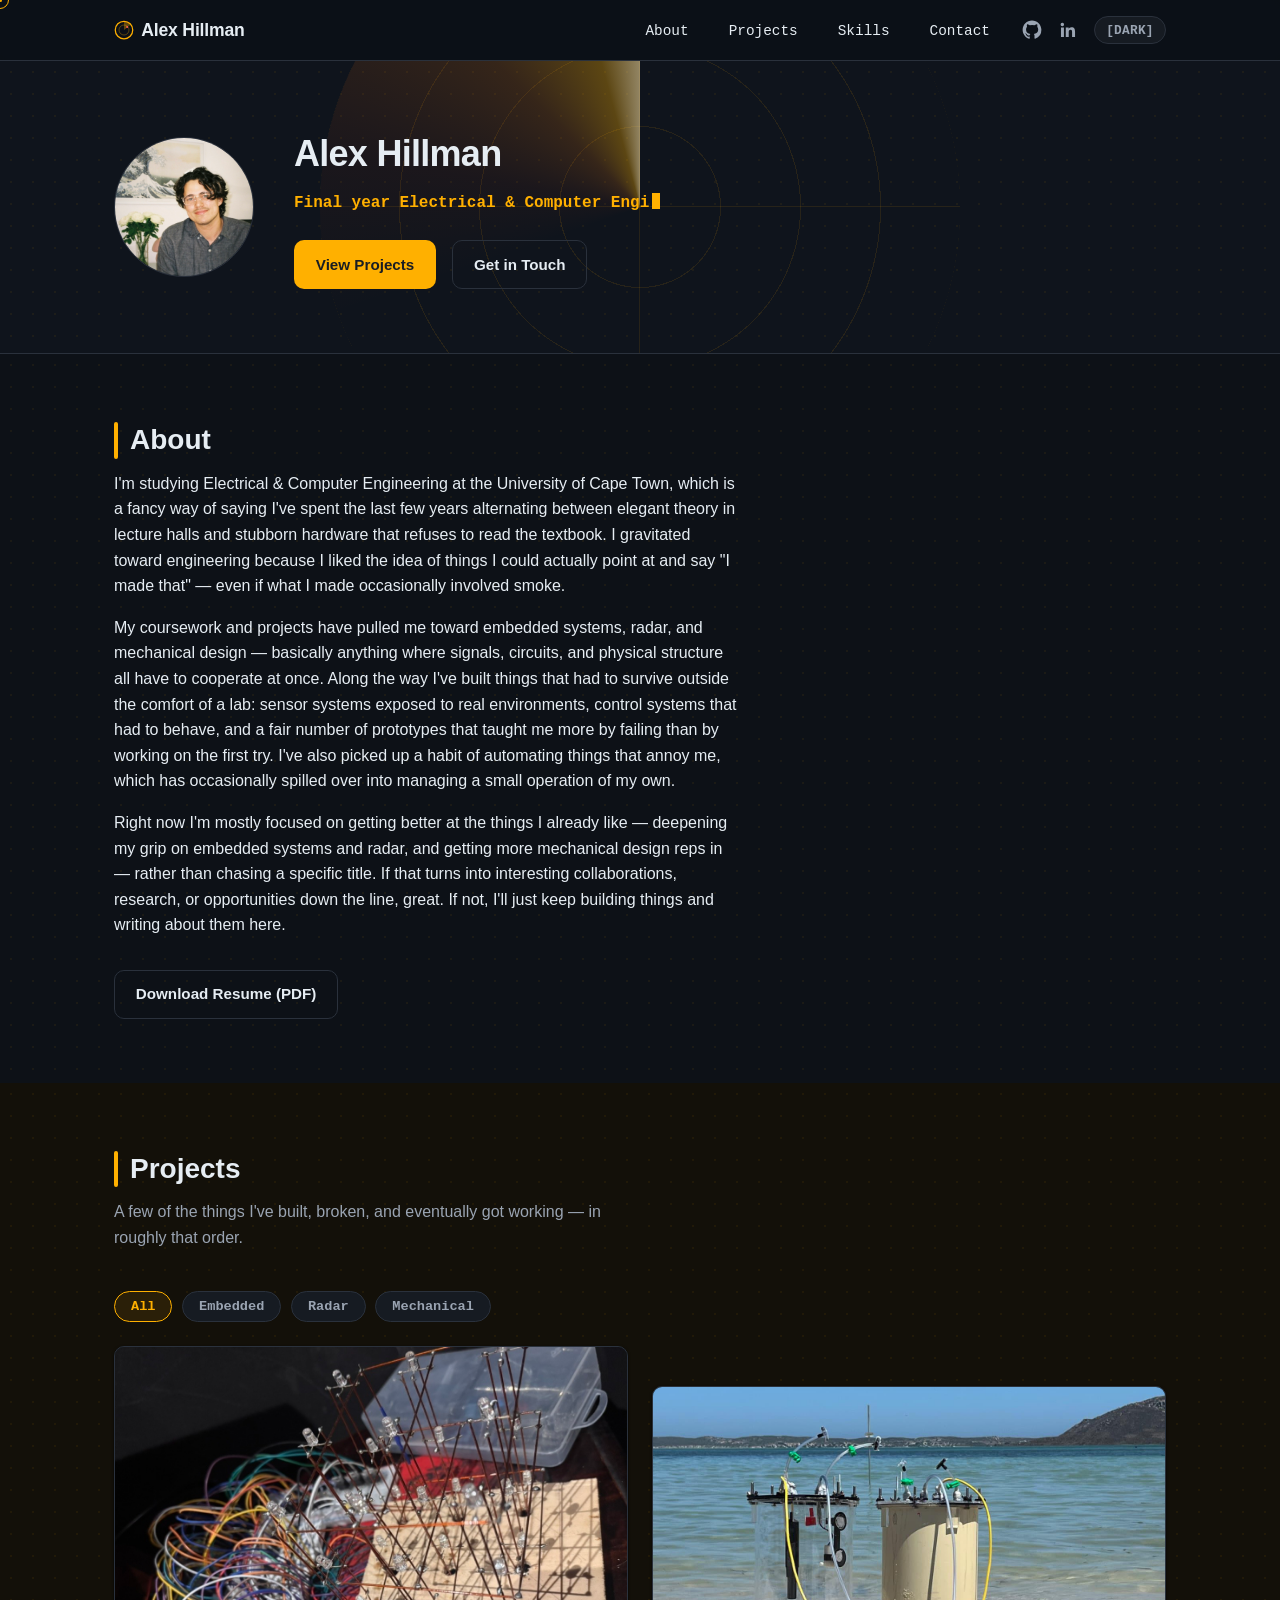
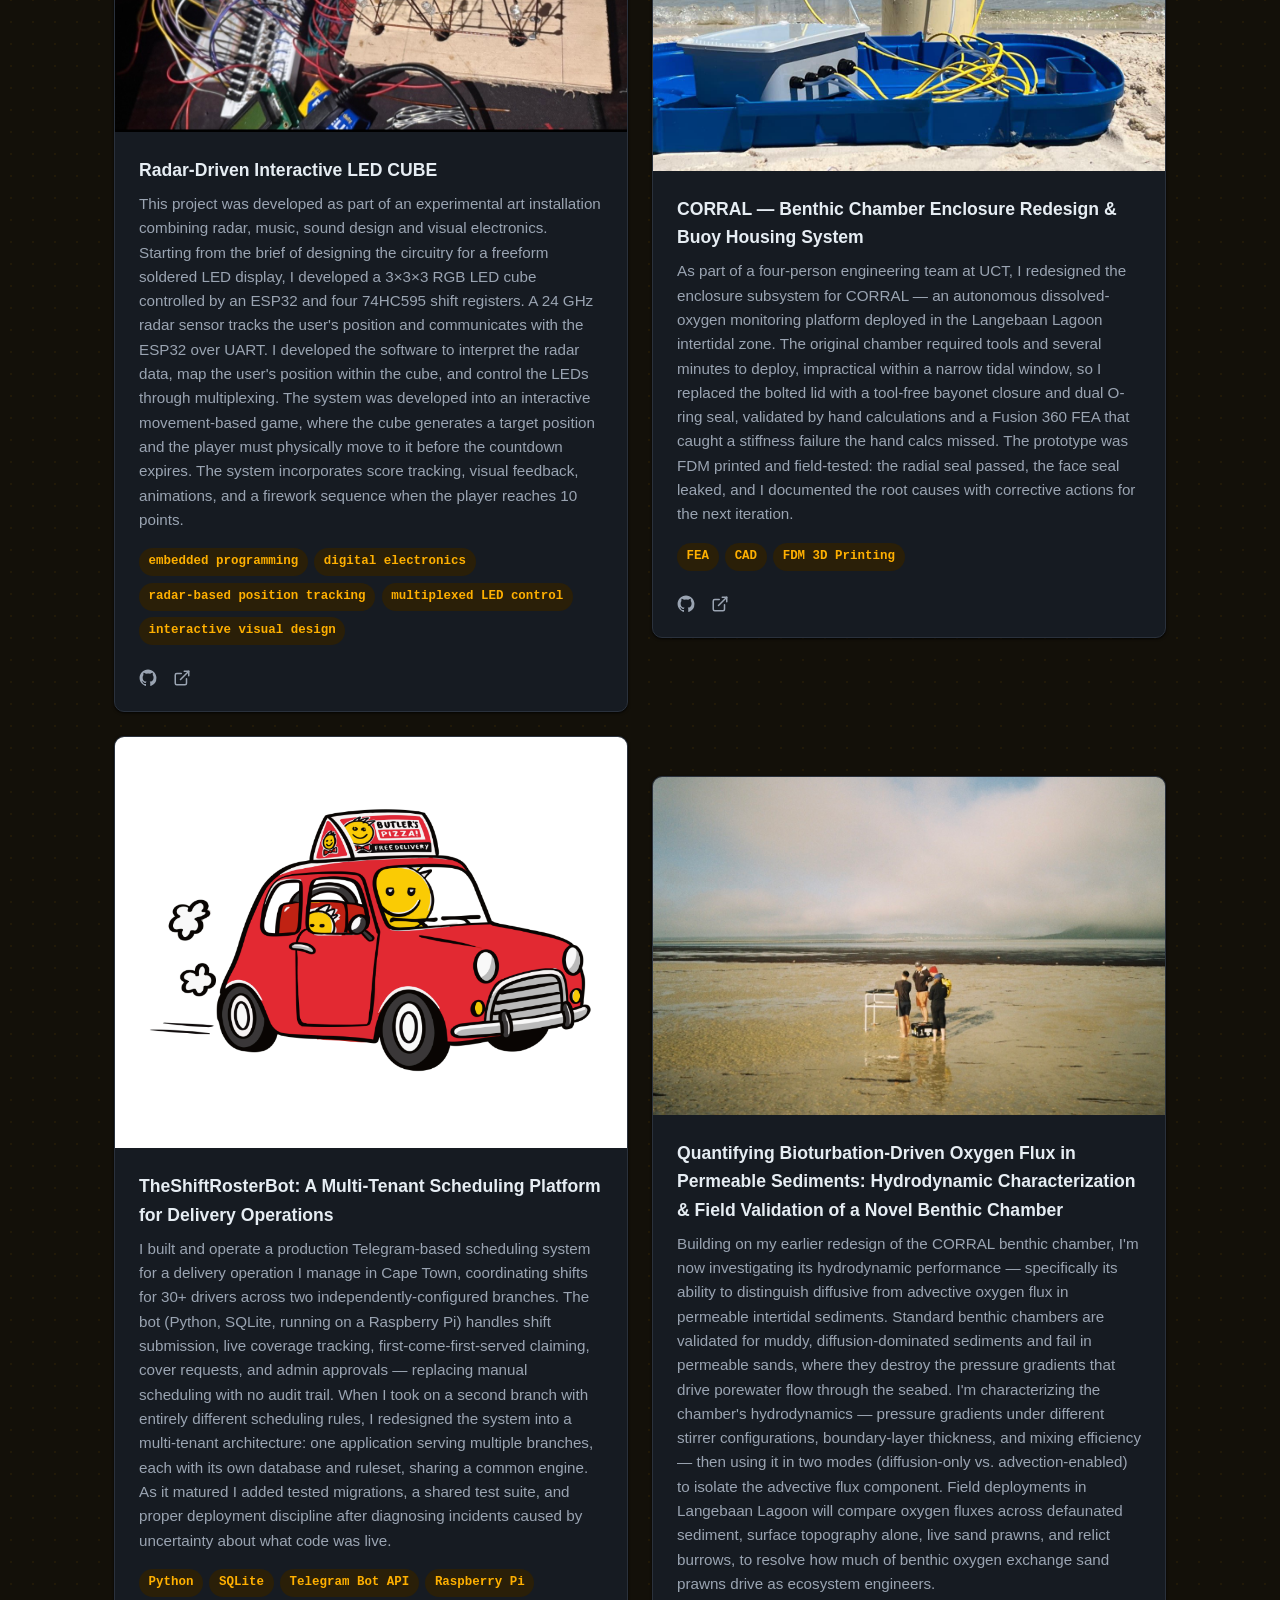
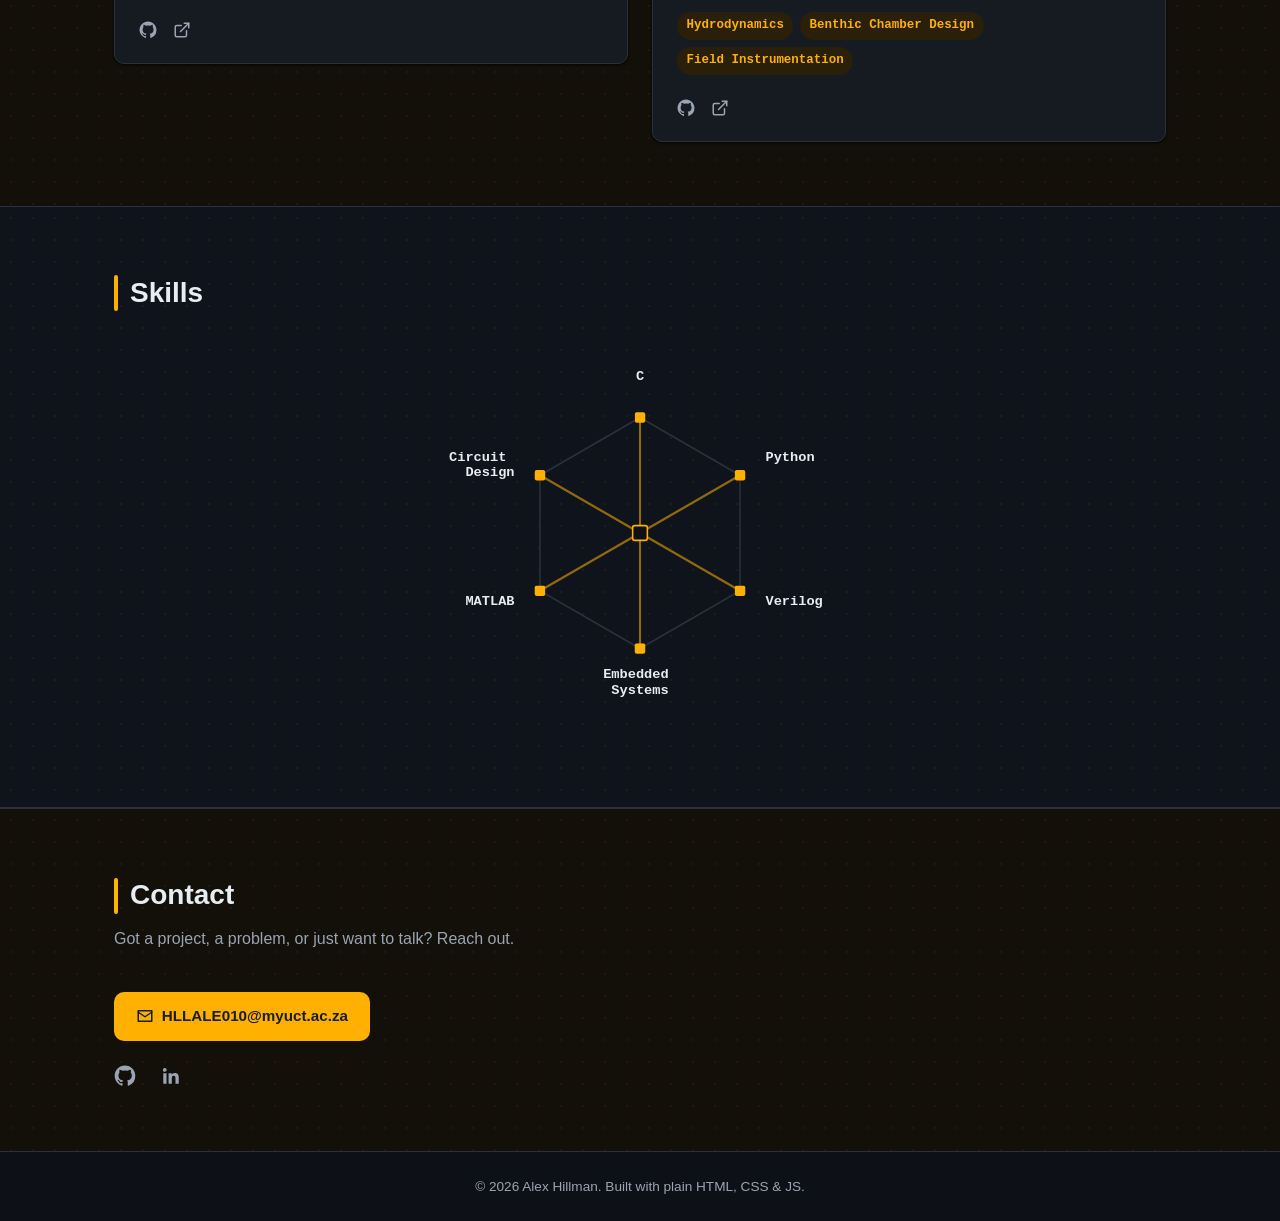
==== index.html @ 88323467 "added some paragraphs" ====
<!DOCTYPE html>
<html lang="en">
<head>
  <meta charset="UTF-8">
  <meta name="viewport" content="width=device-width, initial-scale=1.0">
  <title>Alex Hillman — Portfolio</title>
  <meta name="description" content="# Introductory Paragraph

I’m Alex, an Electrical and Computer Engineering student at UCT interested in electronics, embedded systems, and building things that hopefully work on the first try. I’m looking for opportunities to tackle interesting engineering problems and turn “I wonder if I could build that” into something that actually works.
">
  <link rel="icon" href="favicon.svg" type="image/svg+xml">
  <link rel="stylesheet" href="style.css">
</head>
<body>

  <!-- ============================= NAV ============================= -->
  <header class="site-header">
    <nav class="navbar" aria-label="Primary">
      <a href="#top" class="nav-logo">
        <svg class="brand-mark" viewBox="0 0 32 32" width="20" height="20" aria-hidden="true">
          <circle cx="16" cy="16" r="14" fill="none" stroke="var(--color-accent)" stroke-width="2" />
          <circle cx="16" cy="16" r="8" fill="none" stroke="var(--color-accent)" stroke-width="1" opacity="0.5" />
          <path d="M16,16 L16,2 A14,14 0 0,1 26.9,7.1 Z" fill="var(--color-accent)" fill-opacity="0.35" />
          <circle cx="21" cy="11" r="1.6" fill="var(--color-blip)" />
        </svg>
        Alex Hillman
      </a>

      <button class="nav-toggle" id="navToggle" aria-label="Toggle navigation menu" aria-expanded="false" aria-controls="navMenu">
        <span class="hamburger"></span>
      </button>

      <ul class="nav-menu" id="navMenu">
        <li><a href="#about" class="nav-link">About</a></li>
        <li><a href="#projects" class="nav-link">Projects</a></li>
        <li><a href="#skills" class="nav-link">Skills</a></li>
        <li><a href="#contact" class="nav-link">Contact</a></li>
        <li class="nav-social">
          <!-- PLACEHOLDER: update href values to your real profiles -->
          <a href="https://github.com/BigMarshmello" target="_blank" rel="noopener noreferrer" aria-label="GitHub profile" class="icon-link">
            <svg viewBox="0 0 24 24" width="20" height="20" fill="currentColor" aria-hidden="true">
              <path d="M12 .5C5.73.5.75 5.48.75 11.75c0 5.02 3.26 9.28 7.78 10.78.57.1.78-.25.78-.55 0-.27-.01-1.16-.02-2.1-3.16.69-3.83-1.34-3.83-1.34-.52-1.32-1.26-1.67-1.26-1.67-1.03-.7.08-.69.08-.69 1.14.08 1.74 1.17 1.74 1.17 1.01 1.73 2.65 1.23 3.3.94.1-.73.4-1.23.72-1.51-2.52-.29-5.17-1.26-5.17-5.6 0-1.24.44-2.25 1.17-3.04-.12-.29-.51-1.45.11-3.02 0 0 .96-.31 3.14 1.16a10.9 10.9 0 0 1 5.72 0c2.18-1.47 3.14-1.16 3.14-1.16.62 1.57.23 2.73.11 3.02.73.79 1.17 1.8 1.17 3.04 0 4.35-2.65 5.31-5.18 5.59.41.35.77 1.04.77 2.1 0 1.52-.01 2.74-.01 3.11 0 .3.2.66.79.55A11.26 11.26 0 0 0 23.25 11.75C23.25 5.48 18.27.5 12 .5Z"/>
            </svg>
          </a>
          <a href="https://www.linkedin.com/in/alex-hillman-9a2521189" target="_blank" rel="noopener noreferrer" aria-label="LinkedIn profile" class="icon-link">
            <svg viewBox="0 0 24 24" width="20" height="20" fill="currentColor" aria-hidden="true">
              <path d="M20.45 20.45h-3.56v-5.57c0-1.33-.02-3.04-1.85-3.04-1.86 0-2.15 1.45-2.15 2.94v5.67H9.34V9h3.41v1.56h.05c.48-.9 1.64-1.85 3.38-1.85 3.61 0 4.28 2.38 4.28 5.47v6.27ZM5.34 7.43a2.07 2.07 0 1 1 0-4.13 2.07 2.07 0 0 1 0 4.13ZM7.12 20.45H3.56V9h3.56v11.45Z"/>
            </svg>
          </a>
          <!-- dark is the default; this button swaps to the light palette -->
          <button type="button" class="theme-toggle" id="themeToggle" aria-label="Switch to light theme">[DARK]</button>
        </li>
      </ul>
    </nav>
  </header>

  <main id="top">

    <!-- ============================= HERO ============================= -->
    <section class="hero" id="hero">
      <!--
        Static radar contacts. Each blip's animation-delay is (its clock angle
        from 12 o'clock / 360) * 6s, matching the sweep's 6s period, so it
        lights up exactly as the beam crosses it. Moving a blip means
        recomputing both its left/top and its delay together.
      -->
      <div class="radar-blips" aria-hidden="true">
        <span class="radar-contact" style="left: 67.2%; top: 25.4%; animation-delay: 0.58s;"></span>
        <span class="radar-contact" style="left: 68.9%; top: 51.7%; animation-delay: 1.58s;"></span>
        <span class="radar-contact" style="left: 57.1%; top: 83.3%; animation-delay: 2.80s;"></span>
        <span class="radar-contact" style="left: 31.1%; top: 64.8%; animation-delay: 3.87s;"></span>
        <span class="radar-contact" style="left: 18.0%; top: 31.5%; animation-delay: 5.00s;"></span>
      </div>
      <div class="hero-content">
        <div class="hero-photo">
          <img src="img/profile.jpg" alt="Alex Hillman" class="profile-photo">
        </div>
        <div class="hero-text">
          <h1>Alex Hillman</h1>
          <p class="tagline" id="tagline">Final year Electrical &amp; Computer Engineering student at UCT</p>
          <p class="hero-intro">
            

          </p>
          <div class="hero-actions">
            <a href="#projects" class="btn btn-primary">View Projects</a>
            <a href="#contact" class="btn btn-secondary">Get in Touch</a>
          </div>
        </div>
      </div>
    </section>

    <!-- ============================= ABOUT ============================= -->
    <section class="about" id="about">
      <div class="section-inner">
        <h2 class="section-title">About</h2>
        <div class="about-content">
          <p>
            I'm studying Electrical & Computer Engineering at the University of Cape Town, which is a fancy way of saying I've spent the last few years alternating between elegant theory in lecture halls and stubborn hardware that refuses to read the textbook. I gravitated toward engineering because I liked the idea of things I could actually point at and say "I made that" — even if what I made occasionally involved smoke.
          </p>
          <p>
            My coursework and projects have pulled me toward embedded systems, radar, and mechanical design — basically anything where signals, circuits, and physical structure all have to cooperate at once. Along the way I've built things that had to survive outside the comfort of a lab: sensor systems exposed to real environments, control systems that had to behave, and a fair number of prototypes that taught me more by failing than by working on the first try. I've also picked up a habit of automating things that annoy me, which has occasionally spilled over into managing a small operation of my own.
          </p>
          <p>
            Right now I'm mostly focused on getting better at the things I already like — deepening my grip on embedded systems and radar, and getting more mechanical design reps in — rather than chasing a specific title. If that turns into interesting collaborations, research, or opportunities down the line, great. If not, I'll just keep building things and writing about them here.
          </p>
          <!-- PLACEHOLDER: optional — link to your CV/transcript in /docs -->
          <a href="docs/Alex_Hillman_CV.pdf" class="btn btn-secondary" target="_blank" rel="noopener noreferrer">Download Resume (PDF)</a>
        </div>
      </div>
    </section>

    <!-- ============================= PROJECTS ============================= -->
    <section class="projects" id="projects">
      <div class="section-inner">
        <h2 class="section-title">Projects</h2>
        <p class="section-subtitle">A few of the things I've built, broken, and eventually got working — in roughly that order.</p>

        <!-- filter buttons: data-filter must match a data-category value on the cards below -->
        <div class="project-filters" role="group" aria-label="Filter projects by category">
          <button type="button" class="filter-btn is-active" data-filter="all">All</button>
          <button type="button" class="filter-btn" data-filter="embedded">Embedded</button>
          <button type="button" class="filter-btn" data-filter="radar">Radar</button>
          <button type="button" class="filter-btn" data-filter="mechanical">Mechanical</button>
        </div>

        <div class="project-grid">

          <!-- PROJECT CARD TEMPLATE 1 — duplicate this <article> block to add more projects. data-category values must match a filter button's data-filter above; separate multiple with a space. -->
          <article class="project-card" data-category="embedded radar">
            <div class="project-image">
              <img src="img/project1.jpg" alt="Radar-driven interactive LED cube screenshot" class="project-photo">
            </div>
            <div class="project-body">
              <h3 class="project-title">Radar-Driven Interactive LED CUBE</h3>
              <p class="project-desc">

This project was developed as part of an experimental art installation combining radar, music, sound design and visual electronics. Starting from the brief of designing the circuitry for a freeform soldered LED display, I developed a 3×3×3 RGB LED cube controlled by an ESP32 and four 74HC595 shift registers.

A 24 GHz radar sensor tracks the user's position and communicates with the ESP32 over UART. I developed the software to interpret the radar data, map the user's position within the cube, and control the LEDs through multiplexing.

The system was developed into an interactive movement-based game, where the cube generates a target position and the player must physically move to it before the countdown expires. The system incorporates score tracking, visual feedback, animations, and a firework sequence when the player reaches 10 points.</p>
              <ul class="tech-tags">
                <li class="tag">embedded programming</li>
                <li class="tag">digital electronics</li>
                <li class="tag">radar-based position tracking</li>
                <li class="tag">multiplexed LED control</li>
                <li class="tag">interactive visual design</li>
              </ul>
              <div class="project-links">
                <a href="#" class="icon-link" aria-label="View source on GitHub" target="_blank" rel="noopener noreferrer">
                  <svg viewBox="0 0 24 24" width="18" height="18" fill="currentColor" aria-hidden="true"><path d="M12 .5C5.73.5.75 5.48.75 11.75c0 5.02 3.26 9.28 7.78 10.78.57.1.78-.25.78-.55 0-.27-.01-1.16-.02-2.1-3.16.69-3.83-1.34-3.83-1.34-.52-1.32-1.26-1.67-1.26-1.67-1.03-.7.08-.69.08-.69 1.14.08 1.74 1.17 1.74 1.17 1.01 1.73 2.65 1.23 3.3.94.1-.73.4-1.23.72-1.51-2.52-.29-5.17-1.26-5.17-5.6 0-1.24.44-2.25 1.17-3.04-.12-.29-.51-1.45.11-3.02 0 0 .96-.31 3.14 1.16a10.9 10.9 0 0 1 5.72 0c2.18-1.47 3.14-1.16 3.14-1.16.62 1.57.23 2.73.11 3.02.73.79 1.17 1.8 1.17 3.04 0 4.35-2.65 5.31-5.18 5.59.41.35.77 1.04.77 2.1 0 1.52-.01 2.74-.01 3.11 0 .3.2.66.79.55A11.26 11.26 0 0 0 23.25 11.75C23.25 5.48 18.27.5 12 .5Z"/></svg>
                </a>
                <a href="#" class="icon-link" aria-label="View live demo" target="_blank" rel="noopener noreferrer">
                  <svg viewBox="0 0 24 24" width="18" height="18" fill="none" stroke="currentColor" stroke-width="2" stroke-linecap="round" stroke-linejoin="round" aria-hidden="true"><path d="M18 13v6a2 2 0 0 1-2 2H5a2 2 0 0 1-2-2V8a2 2 0 0 1 2-2h6"/><polyline points="15 3 21 3 21 9"/><line x1="10" y1="14" x2="21" y2="3"/></svg>
                </a>
              </div>
            </div>
          </article>

          <!-- PROJECT CARD TEMPLATE 2 -->
          <article class="project-card" data-category="mechanical">
            <div class="project-image">
              <img src="img/project2.jpg" alt="CORRAL benthic chamber enclosure screenshot" class="project-photo">
            </div>
            <div class="project-body">
              <h3 class="project-title">CORRAL — Benthic Chamber Enclosure Redesign & Buoy Housing System</h3>
              <p class="project-desc">As part of a four-person engineering team at UCT, I redesigned the enclosure subsystem for CORRAL — an autonomous dissolved-oxygen monitoring platform deployed in the Langebaan Lagoon intertidal zone. The original chamber required tools and several minutes to deploy, impractical within a narrow tidal window, so I replaced the bolted lid with a tool-free bayonet closure and dual O-ring seal, validated by hand calculations and a Fusion 360 FEA that caught a stiffness failure the hand calcs missed.

The prototype was FDM printed and field-tested: the radial seal passed, the face seal leaked, and I documented the root causes with corrective actions for the next iteration.</p>
              <ul class="tech-tags">
                <li class="tag">FEA</li>
                <li class="tag">CAD</li>
                <li class="tag">FDM 3D Printing</li>
              </ul>
              <div class="project-links">
                <a href="#" class="icon-link" aria-label="View source on GitHub" target="_blank" rel="noopener noreferrer">
                  <svg viewBox="0 0 24 24" width="18" height="18" fill="currentColor" aria-hidden="true"><path d="M12 .5C5.73.5.75 5.48.75 11.75c0 5.02 3.26 9.28 7.78 10.78.57.1.78-.25.78-.55 0-.27-.01-1.16-.02-2.1-3.16.69-3.83-1.34-3.83-1.34-.52-1.32-1.26-1.67-1.26-1.67-1.03-.7.08-.69.08-.69 1.14.08 1.74 1.17 1.74 1.17 1.01 1.73 2.65 1.23 3.3.94.1-.73.4-1.23.72-1.51-2.52-.29-5.17-1.26-5.17-5.6 0-1.24.44-2.25 1.17-3.04-.12-.29-.51-1.45.11-3.02 0 0 .96-.31 3.14 1.16a10.9 10.9 0 0 1 5.72 0c2.18-1.47 3.14-1.16 3.14-1.16.62 1.57.23 2.73.11 3.02.73.79 1.17 1.8 1.17 3.04 0 4.35-2.65 5.31-5.18 5.59.41.35.77 1.04.77 2.1 0 1.52-.01 2.74-.01 3.11 0 .3.2.66.79.55A11.26 11.26 0 0 0 23.25 11.75C23.25 5.48 18.27.5 12 .5Z"/></svg>
                </a>
                <a href="#" class="icon-link" aria-label="View live demo" target="_blank" rel="noopener noreferrer">
                  <svg viewBox="0 0 24 24" width="18" height="18" fill="none" stroke="currentColor" stroke-width="2" stroke-linecap="round" stroke-linejoin="round" aria-hidden="true"><path d="M18 13v6a2 2 0 0 1-2 2H5a2 2 0 0 1-2-2V8a2 2 0 0 1 2-2h6"/><polyline points="15 3 21 3 21 9"/><line x1="10" y1="14" x2="21" y2="3"/></svg>
                </a>
              </div>
            </div>
          </article>

          <!-- PROJECT CARD TEMPLATE 3 -->
          <article class="project-card" data-category="embedded">
            <div class="project-image">
              <img src="img/project3.jpg" alt="TheShiftRosterBot screenshot" class="project-photo">
            </div>
            <div class="project-body">
              <h3 class="project-title">TheShiftRosterBot: A Multi-Tenant Scheduling Platform for Delivery Operations</h3>
              <p class="project-desc">I built and operate a production Telegram-based scheduling system for a delivery operation I manage in Cape Town, coordinating shifts for 30+ drivers across two independently-configured branches. The bot (Python, SQLite, running on a Raspberry Pi) handles shift submission, live coverage tracking, first-come-first-served claiming, cover requests, and admin approvals — replacing manual scheduling with no audit trail.

When I took on a second branch with entirely different scheduling rules, I redesigned the system into a multi-tenant architecture: one application serving multiple branches, each with its own database and ruleset, sharing a common engine. As it matured I added tested migrations, a shared test suite, and proper deployment discipline after diagnosing incidents caused by uncertainty about what code was live.</p>
              <ul class="tech-tags">
                <li class="tag">Python</li>
                <li class="tag">SQLite</li>
                <li class="tag">Telegram Bot API</li>
                <li class="tag">Raspberry Pi</li>
              </ul>
              <div class="project-links">
                <a href="#" class="icon-link" aria-label="View source on GitHub" target="_blank" rel="noopener noreferrer">
                  <svg viewBox="0 0 24 24" width="18" height="18" fill="currentColor" aria-hidden="true"><path d="M12 .5C5.73.5.75 5.48.75 11.75c0 5.02 3.26 9.28 7.78 10.78.57.1.78-.25.78-.55 0-.27-.01-1.16-.02-2.1-3.16.69-3.83-1.34-3.83-1.34-.52-1.32-1.26-1.67-1.26-1.67-1.03-.7.08-.69.08-.69 1.14.08 1.74 1.17 1.74 1.17 1.01 1.73 2.65 1.23 3.3.94.1-.73.4-1.23.72-1.51-2.52-.29-5.17-1.26-5.17-5.6 0-1.24.44-2.25 1.17-3.04-.12-.29-.51-1.45.11-3.02 0 0 .96-.31 3.14 1.16a10.9 10.9 0 0 1 5.72 0c2.18-1.47 3.14-1.16 3.14-1.16.62 1.57.23 2.73.11 3.02.73.79 1.17 1.8 1.17 3.04 0 4.35-2.65 5.31-5.18 5.59.41.35.77 1.04.77 2.1 0 1.52-.01 2.74-.01 3.11 0 .3.2.66.79.55A11.26 11.26 0 0 0 23.25 11.75C23.25 5.48 18.27.5 12 .5Z"/></svg>
                </a>
                <a href="#" class="icon-link" aria-label="View live demo" target="_blank" rel="noopener noreferrer">
                  <svg viewBox="0 0 24 24" width="18" height="18" fill="none" stroke="currentColor" stroke-width="2" stroke-linecap="round" stroke-linejoin="round" aria-hidden="true"><path d="M18 13v6a2 2 0 0 1-2 2H5a2 2 0 0 1-2-2V8a2 2 0 0 1 2-2h6"/><polyline points="15 3 21 3 21 9"/><line x1="10" y1="14" x2="21" y2="3"/></svg>
                </a>
              </div>
            </div>
          </article>

          <!-- PROJECT CARD TEMPLATE 4 -->
          <article class="project-card" data-category="mechanical">
            <div class="project-image">
              <img src="img/project4.jpg" alt="Benthic chamber project screenshot" class="project-photo">
            </div>
            <div class="project-body">
              <h3 class="project-title">Quantifying Bioturbation-Driven Oxygen Flux in Permeable Sediments: Hydrodynamic Characterization & Field Validation of a Novel Benthic Chamber</h3>
              <p class="project-desc">Building on my earlier redesign of the CORRAL benthic chamber, I'm now investigating its hydrodynamic performance — specifically its ability to distinguish diffusive from advective oxygen flux in permeable intertidal sediments. Standard benthic chambers are validated for muddy, diffusion-dominated sediments and fail in permeable sands, where they destroy the pressure gradients that drive porewater flow through the seabed.

I'm characterizing the chamber's hydrodynamics — pressure gradients under different stirrer configurations, boundary-layer thickness, and mixing efficiency — then using it in two modes (diffusion-only vs. advection-enabled) to isolate the advective flux component. Field deployments in Langebaan Lagoon will compare oxygen fluxes across defaunated sediment, surface topography alone, live sand prawns, and relict burrows, to resolve how much of benthic oxygen exchange sand prawns drive as ecosystem engineers.</p>
              <ul class="tech-tags">
                <li class="tag">Hydrodynamics</li>
                <li class="tag">Benthic Chamber Design</li>
                <li class="tag">Field Instrumentation</li>
              </ul>
              <div class="project-links">
                <a href="#" class="icon-link" aria-label="View source on GitHub" target="_blank" rel="noopener noreferrer">
                  <svg viewBox="0 0 24 24" width="18" height="18" fill="currentColor" aria-hidden="true"><path d="M12 .5C5.73.5.75 5.48.75 11.75c0 5.02 3.26 9.28 7.78 10.78.57.1.78-.25.78-.55 0-.27-.01-1.16-.02-2.1-3.16.69-3.83-1.34-3.83-1.34-.52-1.32-1.26-1.67-1.26-1.67-1.03-.7.08-.69.08-.69 1.14.08 1.74 1.17 1.74 1.17 1.01 1.73 2.65 1.23 3.3.94.1-.73.4-1.23.72-1.51-2.52-.29-5.17-1.26-5.17-5.6 0-1.24.44-2.25 1.17-3.04-.12-.29-.51-1.45.11-3.02 0 0 .96-.31 3.14 1.16a10.9 10.9 0 0 1 5.72 0c2.18-1.47 3.14-1.16 3.14-1.16.62 1.57.23 2.73.11 3.02.73.79 1.17 1.8 1.17 3.04 0 4.35-2.65 5.31-5.18 5.59.41.35.77 1.04.77 2.1 0 1.52-.01 2.74-.01 3.11 0 .3.2.66.79.55A11.26 11.26 0 0 0 23.25 11.75C23.25 5.48 18.27.5 12 .5Z"/></svg>
                </a>
                <a href="#" class="icon-link" aria-label="View live demo" target="_blank" rel="noopener noreferrer">
                  <svg viewBox="0 0 24 24" width="18" height="18" fill="none" stroke="currentColor" stroke-width="2" stroke-linecap="round" stroke-linejoin="round" aria-hidden="true"><path d="M18 13v6a2 2 0 0 1-2 2H5a2 2 0 0 1-2-2V8a2 2 0 0 1 2-2h6"/><polyline points="15 3 21 3 21 9"/><line x1="10" y1="14" x2="21" y2="3"/></svg>
                </a>
              </div>
            </div>
          </article>

        </div>
      </div>
    </section>

    <!-- ============================= SKILLS ============================= -->
    <section class="skills" id="skills">
      <div class="section-inner">
        <h2 class="section-title">Skills</h2>

        <!--
          PLACEHOLDER: edit/reorder skills below. There are 6 fixed points around the
          hexagon (one every 60°, starting at the top and going clockwise), wired up
          as a little circuit board: a thin hexagon outline (the board edge), three
          traces crossing through a central hub (the connections between related
          skills), and small pulses that travel along those traces. Each skill needs
          a <g class="skill-point"> with a pad (rect) + a label. For a label longer
          than one short word, split it across two <tspan> lines like "Embedded
          Systems" below so it doesn't run into its neighbor. If you change which
          skills are diagonally opposite each other, update the three .pcb-trace
          paths and .pcb-pulse offset-paths below to match. The plain <ul> further
          down is a screen-reader-only fallback list — keep it in sync with the chart.
        -->
        <svg class="skills-radar" viewBox="0 0 400 400" role="img" aria-label="Skills: C, Python, Verilog, Embedded Systems, MATLAB, Circuit Design">
          <path class="pcb-outline" d="M200,90 L295.26,145 L295.26,255 L200,310 L104.74,255 L104.74,145 Z" />

          <!-- traces connecting related skills, routed through the central hub -->
          <path class="pcb-trace" d="M200,90 L200,310" />
          <path class="pcb-trace" d="M295.26,145 L104.74,255" />
          <path class="pcb-trace" d="M295.26,255 L104.74,145" />

          <circle class="pcb-pulse" r="3.5" style="offset-path: path('M200,90 L200,310'); animation-delay: 0s;" />
          <circle class="pcb-pulse" r="3.5" style="offset-path: path('M295.26,145 L104.74,255'); animation-delay: 1.1s; animation-duration: 3.9s;" />
          <circle class="pcb-pulse" r="3.5" style="offset-path: path('M295.26,255 L104.74,145'); animation-delay: 2.2s; animation-duration: 3.1s;" />

          <rect class="pcb-hub" x="193" y="193" width="14" height="14" rx="2" />

          <g class="skill-point">
            <rect class="skill-dot" x="195" y="85" width="10" height="10" rx="2" />
            <text class="skill-label" x="200" y="54" text-anchor="middle">C</text>
          </g>
          <g class="skill-point">
            <rect class="skill-dot" x="290.26" y="140" width="10" height="10" rx="2" />
            <text class="skill-label" x="319.5" y="131" text-anchor="start">Python</text>
          </g>
          <g class="skill-point">
            <rect class="skill-dot" x="290.26" y="250" width="10" height="10" rx="2" />
            <text class="skill-label" x="319.5" y="269" text-anchor="start">Verilog</text>
          </g>
          <g class="skill-point">
            <rect class="skill-dot" x="195" y="305" width="10" height="10" rx="2" />
            <text class="skill-label" x="200" y="338" text-anchor="middle">
              <tspan x="200" dy="0">Embedded</tspan>
              <tspan x="200" dy="15">Systems</tspan>
            </text>
          </g>
          <g class="skill-point">
            <rect class="skill-dot" x="99.74" y="250" width="10" height="10" rx="2" />
            <text class="skill-label" x="80.5" y="269" text-anchor="end">MATLAB</text>
          </g>
          <g class="skill-point">
            <rect class="skill-dot" x="99.74" y="140" width="10" height="10" rx="2" />
            <text class="skill-label" x="80.5" y="131" text-anchor="end">
              <tspan x="80.5" dy="0">Circuit</tspan>
              <tspan x="80.5" dy="15">Design</tspan>
            </text>
          </g>
        </svg>

        <ul class="visually-hidden">
          <li>C</li>
          <li>Python</li>
          <li>Verilog</li>
          <li>Embedded Systems</li>
          <li>MATLAB</li>
          <li>Circuit Design</li>
        </ul>
      </div>
    </section>

    <!-- ============================= CONTACT ============================= -->
    <section class="contact" id="contact">
      <div class="section-inner">
        <h2 class="section-title">Contact</h2>
        <p class="section-subtitle">Got a project, a problem, or just want to talk? Reach out.</p>
        <div class="contact-links">
          <!-- PLACEHOLDER: update mailto address -->
          <a href="mailto:your.email@example.com" class="btn btn-primary">
            <svg viewBox="0 0 24 24" width="18" height="18" fill="none" stroke="currentColor" stroke-width="2" stroke-linecap="round" stroke-linejoin="round" aria-hidden="true"><path d="M4 4h16v16H4z" opacity="0"/><path d="M3 5h18v14H3z"/><path d="m3 7 9 6 9-6"/></svg>
            HLLALE010@myuct.ac.za
          </a>
          <div class="contact-social">
            <a href="https://github.com/BigMarshmello" target="_blank" rel="noopener noreferrer" aria-label="GitHub profile" class="icon-link">
              <svg viewBox="0 0 24 24" width="22" height="22" fill="currentColor" aria-hidden="true"><path d="M12 .5C5.73.5.75 5.48.75 11.75c0 5.02 3.26 9.28 7.78 10.78.57.1.78-.25.78-.55 0-.27-.01-1.16-.02-2.1-3.16.69-3.83-1.34-3.83-1.34-.52-1.32-1.26-1.67-1.26-1.67-1.03-.7.08-.69.08-.69 1.14.08 1.74 1.17 1.74 1.17 1.01 1.73 2.65 1.23 3.3.94.1-.73.4-1.23.72-1.51-2.52-.29-5.17-1.26-5.17-5.6 0-1.24.44-2.25 1.17-3.04-.12-.29-.51-1.45.11-3.02 0 0 .96-.31 3.14 1.16a10.9 10.9 0 0 1 5.72 0c2.18-1.47 3.14-1.16 3.14-1.16.62 1.57.23 2.73.11 3.02.73.79 1.17 1.8 1.17 3.04 0 4.35-2.65 5.31-5.18 5.59.41.35.77 1.04.77 2.1 0 1.52-.01 2.74-.01 3.11 0 .3.2.66.79.55A11.26 11.26 0 0 0 23.25 11.75C23.25 5.48 18.27.5 12 .5Z"/></svg>
            </a>
            <a href="https://www.linkedin.com/in/alex-hillman-9a2521189" target="_blank" rel="noopener noreferrer" aria-label="LinkedIn profile" class="icon-link">
              <svg viewBox="0 0 24 24" width="22" height="22" fill="currentColor" aria-hidden="true"><path d="M20.45 20.45h-3.56v-5.57c0-1.33-.02-3.04-1.85-3.04-1.86 0-2.15 1.45-2.15 2.94v5.67H9.34V9h3.41v1.56h.05c.48-.9 1.64-1.85 3.38-1.85 3.61 0 4.28 2.38 4.28 5.47v6.27ZM5.34 7.43a2.07 2.07 0 1 1 0-4.13 2.07 2.07 0 0 1 0 4.13ZM7.12 20.45H3.56V9h3.56v11.45Z"/></svg>
            </a>
          </div>
        </div>
      </div>
    </section>

  </main>

  <footer class="site-footer">
    <p>&copy; <span id="year"></span> Alex Hillman. Built with plain HTML, CSS &amp; JS.</p>
  </footer>

  <script src="script.js"></script>
</body>
</html>
---- style.css ----
/* =====================================================================
   0. RESET & BASE
   ===================================================================== */
*, *::before, *::after {
  box-sizing: border-box;
}

html {
  scroll-behavior: smooth;
}

body {
  margin: 0;
  font-family: var(--font-sans);
  color: var(--color-text);
  background: var(--color-bg);
  line-height: 1.6;
  -webkit-font-smoothing: antialiased;
}

img {
  max-width: 100%;
  display: block;
}

a {
  color: inherit;
  text-decoration: none;
}

ul {
  list-style: none;
  margin: 0;
  padding: 0;
}

h1, h2, h3, p {
  margin: 0;
}

/* =====================================================================
   1. DESIGN TOKENS
   ===================================================================== */
/* DARK IS THE DEFAULT THEME. The light palette lives in the
   [data-theme="light"] block below and is applied by the nav toggle. Because
   dark is defined on bare :root, the page still renders correctly dark if JS
   never runs. */
:root {
  --color-bg: #0d1117;
  --color-bg-alt: #111720;
  /* elevated surfaces (cards, buttons) sit lighter than the page on dark,
     where a drop shadow alone reads as nothing */
  --color-surface: #161b22;
  --color-text: #e6edf3;
  --color-text-muted: #9aa4b2; /* 7.5:1 on --color-bg */
  --color-border: #2a313c;
  --color-accent: #ffb000;
  --color-accent-hover: #ffc233;
  --color-accent-soft: #2a1f08;
  /* on dark, raw amber clears 10:1 as text, so no darkened variant is needed */
  --color-accent-text: #ffb000;
  --color-blip: #ff5c52;
  /* ink for text sitting ON the amber accent — amber stays amber in both
     themes, so this stays dark in both themes (9.2:1) */
  --color-on-accent: #1a1d23;

  --color-header-bg: rgba(13, 17, 23, 0.92);

  /* per-section tints — subtle enough to stay "one accent color", distinct enough to read as separate panels while scrolling */
  --color-section-hero: #0f141c;
  --color-section-about: #0d1117;
  --color-section-projects: #131009;
  --color-section-skills: #0f141c;
  --color-section-contact: #131009;
  --color-grid-dot: rgba(255, 176, 0, 0.06);
  --color-radar-ring: rgba(255, 176, 0, 0.10);
  --color-radar-sweep: rgba(255, 176, 0, 0.20);
  /* phosphor persistence ramp: the leading edge is hot and pale, and the trail
     cools through amber -> orange -> deep red as it decays, the way CRT
     phosphor actually fades (brightness AND hue, not brightness alone) */
  --radar-hot: rgba(255, 226, 158, 0.55);
  --radar-trail-near: rgba(255, 176, 0, 0.32);
  --radar-trail-mid: rgba(255, 128, 12, 0.16);
  --radar-trail-far: rgba(255, 76, 20, 0.05);
  --color-card-glow: rgba(255, 176, 0, 0.35);
  --color-scanline: rgba(0, 0, 0, 0.28);

  --font-sans: -apple-system, BlinkMacSystemFont, "Segoe UI", Roboto,
    Helvetica, Arial, sans-serif, "Apple Color Emoji", "Segoe UI Emoji";
  --font-mono: ui-monospace, "SF Mono", "Cascadia Code", "Roboto Mono", Menlo,
    Consolas, "Liberation Mono", monospace;

  --max-width: 1100px;
  --radius: 10px;
  /* deeper and larger than the light-theme shadows — soft grey shadows are
     invisible against a near-black page */
  --shadow: 0 1px 3px rgba(0, 0, 0, 0.55), 0 1px 2px rgba(0, 0, 0, 0.45);
  --shadow-hover: 0 6px 22px rgba(0, 0, 0, 0.65);

  --space-1: 0.5rem;
  --space-2: 1rem;
  --space-3: 1.5rem;
  --space-4: 2.5rem;
  --space-5: 4rem;
}

/* Light theme — applied by the nav toggle setting data-theme="light" on <html>.
   Only colors are redefined here; spacing/typography/radius are theme-agnostic
   and stay inherited from :root. */
[data-theme="light"] {
  --color-bg: #ffffff;
  --color-bg-alt: #f7f8fa;
  --color-surface: #ffffff;
  --color-text: #1a1d23;
  --color-text-muted: #5b6270; /* 6.4:1 on --color-bg */
  --color-border: #e4e6ea;
  --color-accent: #ffb000;
  --color-accent-hover: #e6a000;
  --color-accent-soft: #fff4e0;
  /* darker on-brand amber for text on light backgrounds — #ffb000 itself fails WCAG contrast as text */
  --color-accent-text: #a35d00;
  --color-blip: #ff3b30;
  --color-on-accent: #1a1d23;

  --color-header-bg: rgba(255, 255, 255, 0.92);

  --color-section-hero: #f6f7fb;
  --color-section-about: #ffffff;
  --color-section-projects: #fbf7ef;
  --color-section-skills: #f3f5f8;
  --color-section-contact: #f8f4ec;
  --color-grid-dot: rgba(163, 93, 0, 0.08);
  --color-radar-ring: rgba(163, 93, 0, 0.10);
  --color-radar-sweep: rgba(255, 176, 0, 0.20);
  /* same phosphor ramp, pulled back for a light background where a bright
     pale leading edge would otherwise disappear into the page */
  --radar-hot: rgba(214, 138, 0, 0.42);
  --radar-trail-near: rgba(255, 176, 0, 0.26);
  --radar-trail-mid: rgba(255, 128, 12, 0.14);
  --radar-trail-far: rgba(214, 64, 16, 0.05);
  --color-card-glow: rgba(255, 176, 0, 0.35);
  --color-scanline: rgba(0, 0, 0, 0.05);

  --shadow: 0 1px 3px rgba(16, 24, 40, 0.06), 0 1px 2px rgba(16, 24, 40, 0.04);
  --shadow-hover: 0 4px 14px rgba(16, 24, 40, 0.10);
}

/* =====================================================================
   2. LAYOUT HELPERS
   ===================================================================== */
.section-inner {
  max-width: var(--max-width);
  margin: 0 auto;
  padding: var(--space-5) var(--space-3);
}

.section-title {
  position: relative;
  padding-left: var(--space-2);
  font-size: 1.75rem;
  font-weight: 700;
  margin-bottom: var(--space-1);
}

.section-title::before {
  content: "";
  position: absolute;
  left: 0;
  top: 0.15em;
  bottom: 0.15em;
  width: 4px;
  background: var(--color-accent);
  border-radius: 2px;
}

.section-subtitle {
  color: var(--color-text-muted);
  margin-bottom: var(--space-4);
  max-width: 60ch;
}

/* =====================================================================
   3. NAV BAR
   ===================================================================== */
.site-header {
  position: sticky;
  top: 0;
  z-index: 100;
  background: var(--color-header-bg);
  backdrop-filter: saturate(180%) blur(8px);
  border-bottom: 1px solid var(--color-border);
}

.navbar {
  max-width: var(--max-width);
  margin: 0 auto;
  display: flex;
  align-items: center;
  justify-content: space-between;
  padding: var(--space-2) var(--space-3);
  position: relative;
}

.nav-logo {
  display: inline-flex;
  align-items: center;
  gap: 0.45rem;
  font-weight: 700;
  font-size: 1.1rem;
  letter-spacing: -0.01em;
}

.brand-mark {
  flex-shrink: 0;
}

.nav-toggle {
  display: flex;
  align-items: center;
  justify-content: center;
  background: none;
  border: none;
  cursor: pointer;
  padding: var(--space-1);
  z-index: 110;
}

.hamburger,
.hamburger::before,
.hamburger::after {
  display: block;
  width: 22px;
  height: 2px;
  background: var(--color-text);
  border-radius: 2px;
  transition: transform 0.2s ease, opacity 0.2s ease;
}

.hamburger {
  position: relative;
}

.hamburger::before,
.hamburger::after {
  content: "";
  position: absolute;
  left: 0;
}

.hamburger::before { top: -6px; }
.hamburger::after { top: 6px; }

.nav-toggle[aria-expanded="true"] .hamburger {
  background: transparent;
}
.nav-toggle[aria-expanded="true"] .hamburger::before {
  transform: rotate(45deg);
  top: 0;
}
.nav-toggle[aria-expanded="true"] .hamburger::after {
  transform: rotate(-45deg);
  top: 0;
}

.nav-menu {
  display: flex;
  align-items: center;
  gap: var(--space-3);
  position: fixed;
  inset: 0 0 0 30%;
  flex-direction: column;
  justify-content: center;
  background: var(--color-bg);
  transform: translateX(100%);
  transition: transform 0.25s ease;
  border-left: 1px solid var(--color-border);
}

.nav-menu.is-open {
  transform: translateX(0);
}

.nav-link {
  font-family: var(--font-mono);
  font-size: 0.9rem;
  font-weight: 500;
  padding: var(--space-1);
}

.nav-link:hover {
  color: var(--color-accent-text);
}

.nav-social {
  display: flex;
  gap: var(--space-2);
  margin-top: var(--space-2);
}

.theme-toggle {
  font-family: var(--font-mono);
  font-size: 0.8rem;
  font-weight: 600;
  letter-spacing: 0.02em;
  padding: 0.35rem 0.7rem;
  border-radius: 999px;
  border: 1px solid var(--color-border);
  background: var(--color-surface);
  color: var(--color-text-muted);
  cursor: pointer;
  transition: border-color 0.15s ease, color 0.15s ease;
}

.theme-toggle:hover {
  border-color: var(--color-accent);
  color: var(--color-accent-text);
}

.icon-link {
  display: inline-flex;
  align-items: center;
  justify-content: center;
  color: var(--color-text-muted);
  transition: color 0.15s ease, transform 0.15s ease;
}

.icon-link:hover {
  color: var(--color-accent-text);
  transform: translateY(-1px);
}

@media (min-width: 768px) {
  .nav-toggle {
    display: none;
  }

  .nav-menu {
    position: static;
    flex-direction: row;
    transform: none;
    background: transparent;
    border-left: none;
    inset: auto;
  }

  .nav-social {
    margin-top: 0;
  }
}

/* =====================================================================
   4. HERO
   ===================================================================== */
.hero,
.error-hero {
  position: relative;
  overflow: hidden;
  border-bottom: 1px solid var(--color-border);
  background-color: var(--color-bg-alt);
}

.hero {
  background-color: var(--color-section-hero);
}

/* radar scope face: concentric range rings + crosshair axes, centered behind
   the hero content — also reused by the 404 page. All three are background
   layers on one pseudo-element (crosshairs painted over the rings). */
.hero::before,
.error-hero::before {
  content: "";
  position: absolute;
  top: 50%;
  left: 50%;
  width: 640px;
  height: 640px;
  transform: translate(-50%, -50%);
  border-radius: 50%;
  background-image:
    /* vertical crosshair axis */
    linear-gradient(
      to right,
      transparent calc(50% - 0.5px),
      var(--color-radar-ring) calc(50% - 0.5px),
      var(--color-radar-ring) calc(50% + 0.5px),
      transparent calc(50% + 0.5px)
    ),
    /* horizontal crosshair axis */
    linear-gradient(
      to bottom,
      transparent calc(50% - 0.5px),
      var(--color-radar-ring) calc(50% - 0.5px),
      var(--color-radar-ring) calc(50% + 0.5px),
      transparent calc(50% + 0.5px)
    ),
    /* concentric range rings */
    repeating-radial-gradient(
      circle,
      var(--color-radar-ring) 0,
      var(--color-radar-ring) 1px,
      transparent 1px,
      transparent 80px
    );
  pointer-events: none;
}

/* rotating sweep with phosphor persistence: a sharp hot leading edge at 360deg
   (which wraps straight into transparent at 0deg, so nothing is painted ahead
   of the beam) trailing ~110deg of decaying glow behind it. */
.hero::after,
.error-hero::after {
  content: "";
  position: absolute;
  top: 50%;
  left: 50%;
  width: 640px;
  height: 640px;
  transform: translate(-50%, -50%) rotate(0deg);
  border-radius: 50%;
  background: conic-gradient(
    from 0deg,
    transparent 0deg,
    transparent 250deg,
    var(--radar-trail-far) 280deg,
    var(--radar-trail-mid) 315deg,
    var(--radar-trail-near) 345deg,
    var(--radar-hot) 360deg
  );
  animation: radar-sweep 6s linear infinite;
  pointer-events: none;
}

/* Static contacts on the scope face. Each shares the sweep's 6s period and is
   delayed by (its angle / 360) * 6s, so it lights exactly as the beam crosses
   it, then decays like phosphor. Positions/delays are set inline per blip. */
.radar-contact {
  position: absolute;
  width: 7px;
  height: 7px;
  margin: -3.5px 0 0 -3.5px;
  border-radius: 50%;
  background: var(--color-blip);
  opacity: 0;
  animation: radar-contact-glow 6s linear infinite;
  pointer-events: none;
}

@keyframes radar-contact-glow {
  0% {
    opacity: 0;
    transform: scale(0.8);
  }
  2% {
    opacity: 1;
    transform: scale(1.35);
  }
  12% {
    opacity: 0.55;
    transform: scale(1);
  }
  45% {
    opacity: 0.12;
  }
  100% {
    opacity: 0;
    transform: scale(1);
  }
}

/* Parked when the hero scrolls out of view (class toggled by
   IntersectionObserver) so no compositor work happens off-screen. */
.radar-idle::after,
.radar-idle .radar-contact {
  animation-play-state: paused;
}

@keyframes radar-sweep {
  to {
    transform: translate(-50%, -50%) rotate(360deg);
  }
}

@media (prefers-reduced-motion: reduce) {
  .hero::after,
  .error-hero::after {
    animation: none;
  }

  /* leave the contacts painted at a steady low glow rather than pulsing */
  .radar-contact {
    animation: none;
    opacity: 0.4;
  }
}

@media (max-width: 767px) {
  .hero::before,
  .hero::after,
  .error-hero::before,
  .error-hero::after {
    width: 420px;
    height: 420px;
  }
}

/* contact layer, sized to match the sweep circle so blip coordinates line up */
.radar-blips {
  position: absolute;
  top: 50%;
  left: 50%;
  width: 640px;
  height: 640px;
  transform: translate(-50%, -50%);
  pointer-events: none;
}

@media (max-width: 767px) {
  .radar-blips {
    width: 420px;
    height: 420px;
  }
}

.hero-content {
  position: relative;
  z-index: 1;
  max-width: var(--max-width);
  margin: 0 auto;
  padding: var(--space-5) var(--space-3);
  display: flex;
  flex-direction: column-reverse;
  align-items: center;
  gap: var(--space-4);
  text-align: center;
}

.hero-photo {
  flex-shrink: 0;
}

.photo-placeholder,
.profile-photo {
  width: 140px;
  height: 140px;
  border-radius: 50%;
  border: 1px solid var(--color-border);
}

.photo-placeholder {
  background: var(--color-accent-soft);
  color: var(--color-accent-text);
  display: flex;
  align-items: center;
  justify-content: center;
  font-family: var(--font-mono);
  font-size: 0.9rem;
  font-weight: 600;
}

.profile-photo {
  object-fit: cover;
  object-position: center;
}

.hero-text h1 {
  font-size: 2.25rem;
  font-weight: 800;
  letter-spacing: -0.02em;
}

.tagline {
  color: var(--color-accent-text);
  font-family: var(--font-mono);
  font-weight: 600;
  margin-top: var(--space-1);
}

.tagline::after {
  content: "";
  display: inline-block;
  width: 0.5em;
  height: 1em;
  margin-left: 0.15em;
  background: currentColor;
  vertical-align: -0.15em;
  animation: blink-cursor 1s steps(1) infinite;
}

@keyframes blink-cursor {
  50% {
    opacity: 0;
  }
}

@media (prefers-reduced-motion: reduce) {
  .tagline::after {
    animation: none;
  }
}

.hero-intro {
  color: var(--color-text-muted);
  margin-top: var(--space-2);
  max-width: 60ch;
}

.hero-actions {
  display: flex;
  gap: var(--space-2);
  margin-top: var(--space-3);
  justify-content: center;
  flex-wrap: wrap;
}

@media (min-width: 768px) {
  .hero-content {
    flex-direction: row;
    text-align: left;
  }

  .hero-actions {
    justify-content: flex-start;
  }
}

/* =====================================================================
   5. BUTTONS
   ===================================================================== */
.btn {
  display: inline-flex;
  align-items: center;
  gap: 0.5rem;
  padding: 0.7rem 1.3rem;
  border-radius: var(--radius);
  font-weight: 600;
  font-size: 0.95rem;
  transition: background 0.15s ease, color 0.15s ease, border-color 0.15s ease, transform 0.15s ease;
  border: 1px solid transparent;
}

.btn:hover {
  transform: translateY(-1px);
}

.btn-primary {
  background: var(--color-accent);
  color: var(--color-on-accent);
}

.btn-primary:hover {
  background: var(--color-accent-hover);
}

.btn-secondary {
  background: transparent;
  color: var(--color-text);
  border-color: var(--color-border);
}

.btn-secondary:hover {
  border-color: var(--color-accent);
  color: var(--color-accent-text);
}

/* =====================================================================
   6. ABOUT
   ===================================================================== */
.about-content {
  display: flex;
  flex-direction: column;
  gap: var(--space-2);
  max-width: 70ch;
}

.about-content .btn {
  align-self: flex-start;
  margin-top: var(--space-2);
}

/* =====================================================================
   7. PROJECTS
   ===================================================================== */
.project-filters {
  display: flex;
  flex-wrap: wrap;
  gap: 0.6rem;
  margin-bottom: var(--space-3);
}

.filter-btn {
  font-family: var(--font-mono);
  font-size: 0.85rem;
  font-weight: 600;
  padding: 0.45rem 1rem;
  border-radius: 999px;
  border: 1px solid var(--color-border);
  background: var(--color-surface);
  color: var(--color-text-muted);
  cursor: pointer;
  transition: border-color 0.15s ease, color 0.15s ease, background 0.15s ease;
}

.filter-btn:hover {
  border-color: var(--color-accent);
  color: var(--color-accent-text);
}

.filter-btn.is-active {
  border-color: var(--color-accent);
  background: var(--color-accent-soft);
  color: var(--color-accent-text);
}

.project-grid {
  display: grid;
  grid-template-columns: 1fr;
  gap: var(--space-3);
  /* let each card size to its own content instead of stretching to match its row-mate */
  align-items: start;
}

@media (min-width: 640px) {
  .project-grid {
    grid-template-columns: repeat(2, 1fr);
  }

  /* offset the right column down slightly for a staggered, less uniform rhythm */
  .project-card:nth-child(2n) {
    margin-top: var(--space-4);
  }
}

.project-card {
  border: 1px solid var(--color-border);
  border-radius: var(--radius);
  overflow: hidden;
  background: var(--color-surface);
  box-shadow: var(--shadow);
  transition: box-shadow 0.2s ease, transform 0.2s ease, border-color 0.2s ease;
  display: flex;
  flex-direction: column;
}

.project-card:hover {
  border-color: var(--color-accent);
  box-shadow: var(--shadow-hover), 0 0 0 1px var(--color-accent),
    0 0 18px var(--color-card-glow);
  transform: translateY(-4px) scale(1.015) rotate(-0.35deg);
}

.project-card.is-hidden {
  display: none;
}

.project-image {
  aspect-ratio: 16 / 9;
  background: var(--color-bg-alt);
}

.image-placeholder {
  width: 100%;
  height: 100%;
  display: flex;
  align-items: center;
  justify-content: center;
  color: var(--color-text-muted);
  font-family: var(--font-mono);
  font-size: 0.85rem;
}

.project-photo {
  width: 100%;
  height: 100%;
  object-fit: cover;
  object-position: center;
}

.project-body {
  padding: var(--space-3);
  display: flex;
  flex-direction: column;
  gap: var(--space-1);
  flex: 1;
}

.project-title {
  font-size: 1.1rem;
  font-weight: 700;
}

.project-desc {
  color: var(--color-text-muted);
  font-size: 0.95rem;
  flex: 1;
}

.tech-tags {
  display: flex;
  flex-wrap: wrap;
  gap: 0.4rem;
  margin: var(--space-1) 0;
}

.tag {
  background: var(--color-accent-soft);
  color: var(--color-accent-text);
  font-family: var(--font-mono);
  font-size: 0.78rem;
  font-weight: 600;
  padding: 0.25rem 0.6rem;
  border-radius: 999px;
}

.project-links {
  display: flex;
  gap: var(--space-2);
  margin-top: var(--space-1);
}

/* =====================================================================
   8. SKILLS
   ===================================================================== */
.skills-radar {
  display: block;
  width: 100%;
  max-width: 420px;
  margin: 0 auto;
}

.pcb-outline {
  fill: none;
  stroke: var(--color-border);
  stroke-width: 1.5;
}

.pcb-trace {
  fill: none;
  stroke: var(--color-accent);
  stroke-width: 2;
  opacity: 0.55;
}

.pcb-hub {
  fill: var(--color-bg);
  stroke: var(--color-accent);
  stroke-width: 1.5;
}

.pcb-pulse {
  fill: var(--color-accent);
  offset-distance: 0%;
  animation: pcb-pulse-travel 3.4s linear infinite;
}

@keyframes pcb-pulse-travel {
  0% {
    offset-distance: 0%;
    opacity: 0;
  }
  8% {
    opacity: 1;
  }
  92% {
    opacity: 1;
  }
  100% {
    offset-distance: 100%;
    opacity: 0;
  }
}

@media (prefers-reduced-motion: reduce) {
  .pcb-pulse {
    animation: none;
    opacity: 0;
  }
}

.skill-point {
  cursor: default;
}

.skill-dot {
  fill: var(--color-accent);
  transform-box: fill-box;
  transform-origin: center;
  transition: fill 0.15s ease, transform 0.15s ease;
}

.skill-label {
  fill: var(--color-text);
  font-family: var(--font-mono);
  font-size: 13px;
  font-weight: 600;
}

.skill-point:hover .skill-dot {
  transform: scale(1.5);
  fill: var(--color-blip);
}

.skill-point:hover .skill-label {
  fill: var(--color-accent-text);
}

.visually-hidden {
  position: absolute;
  width: 1px;
  height: 1px;
  padding: 0;
  margin: -1px;
  overflow: hidden;
  clip: rect(0, 0, 0, 0);
  white-space: nowrap;
  border: 0;
}

/* =====================================================================
   9. CONTACT
   ===================================================================== */
.contact {
  background-color: var(--color-section-contact);
  border-top: 1px solid var(--color-border);
}

.contact-links {
  display: flex;
  flex-direction: column;
  align-items: flex-start;
  gap: var(--space-3);
}

.contact-social {
  display: flex;
  gap: var(--space-3);
}

/* =====================================================================
   10. FOOTER
   ===================================================================== */
.site-footer {
  text-align: center;
  padding: var(--space-3);
  color: var(--color-text-muted);
  font-size: 0.85rem;
  border-top: 1px solid var(--color-border);
}

/* =====================================================================
   11. SECTION SPACING RHYTHM (alternate backgrounds for scan-ability)
   ===================================================================== */
.about {
  background-color: var(--color-section-about);
}

.projects {
  background-color: var(--color-section-projects);
}

.skills {
  background-color: var(--color-section-skills);
  border-top: 1px solid var(--color-border);
  border-bottom: 1px solid var(--color-border);
}

/* faint graph-paper dot grid, layered on top of each section's tint */
.hero,
.about,
.projects,
.skills,
.contact {
  background-image: radial-gradient(var(--color-grid-dot) 1px, transparent 0);
  background-size: 22px 22px;
}

/* =====================================================================
   12. 404 PAGE
   ===================================================================== */
.error-hero {
  min-height: 100vh;
  display: flex;
  align-items: center;
  justify-content: center;
  border-bottom: none;
}

/* CRT-style scanline/static overlay */
.noise-overlay {
  position: absolute;
  inset: 0;
  background: repeating-linear-gradient(
    to bottom,
    var(--color-scanline) 0px,
    var(--color-scanline) 1px,
    transparent 1px,
    transparent 3px
  );
  animation: noise-scroll 0.6s steps(4) infinite;
  pointer-events: none;
  opacity: 0.5;
}

@keyframes noise-scroll {
  from {
    background-position: 0 0;
  }
  to {
    background-position: 0 8px;
  }
}

@media (prefers-reduced-motion: reduce) {
  .noise-overlay {
    animation: none;
  }
}

.error-content {
  position: relative;
  z-index: 1;
  max-width: 480px;
  margin: 0 auto;
  padding: var(--space-3);
  text-align: center;
}

.error-code {
  font-family: var(--font-mono);
  font-size: clamp(4rem, 18vw, 8rem);
  font-weight: 800;
  line-height: 1;
  color: var(--color-text);
  animation: glitch-jitter 3.5s infinite;
}

@keyframes glitch-jitter {
  0%,
  92%,
  100% {
    text-shadow: none;
    transform: translate(0, 0);
  }
  93% {
    text-shadow: 2px 0 var(--color-blip), -2px 0 var(--color-accent);
    transform: translate(-1px, 0);
  }
  94% {
    text-shadow: -2px 0 var(--color-blip), 2px 0 var(--color-accent);
    transform: translate(1px, 0);
  }
  95% {
    text-shadow: 1px 0 var(--color-blip), -1px 0 var(--color-accent);
    transform: translate(0, 1px);
  }
  96%,
  100% {
    text-shadow: none;
    transform: translate(0, 0);
  }
}

@media (prefers-reduced-motion: reduce) {
  .error-code {
    animation: none;
  }
}

.error-title {
  font-family: var(--font-mono);
  font-size: 1.5rem;
  font-weight: 700;
  color: var(--color-accent-text);
  margin-top: var(--space-2);
  letter-spacing: 0.02em;
}

.error-message {
  color: var(--color-text-muted);
  margin-top: var(--space-2);
}

.error-content .btn {
  margin-top: var(--space-3);
}

/* =====================================================================
   13. CUSTOM CURSOR
   ===================================================================== */
/* only applied once JS confirms a real mouse + no reduced-motion preference —
   native cursor stays fully intact if JS never runs */
body.custom-cursor-active,
body.custom-cursor-active * {
  cursor: none;
}

.cursor-dot {
  position: fixed;
  top: 0;
  left: 0;
  width: 18px;
  height: 18px;
  margin: -9px 0 0 -9px;
  border: 1.5px solid var(--color-accent);
  border-radius: 50%;
  pointer-events: none;
  z-index: 9999;
  transition: width 0.15s ease, height 0.15s ease, margin 0.15s ease,
    background 0.15s ease, border-color 0.15s ease;
  will-change: transform;
}

.cursor-dot::after {
  content: "";
  position: absolute;
  top: 50%;
  left: 50%;
  width: 3px;
  height: 3px;
  margin: -1.5px 0 0 -1.5px;
  border-radius: 50%;
  background: var(--color-accent);
}

.cursor-dot--hover {
  width: 34px;
  height: 34px;
  margin: -17px 0 0 -17px;
  border-color: var(--color-blip);
  background: rgba(255, 59, 48, 0.08);
}

.cursor-dot--hover::after {
  background: var(--color-blip);
}

.cursor-trail-blip {
  position: fixed;
  top: 0;
  left: 0;
  width: 6px;
  height: 6px;
  margin: -3px 0 0 -3px;
  border-radius: 50%;
  background: var(--color-accent);
  pointer-events: none;
  z-index: 9998;
  animation: cursor-blip-ping 0.7s ease-out forwards;
}

@keyframes cursor-blip-ping {
  0% {
    transform: scale(0.4);
    opacity: 0.6;
    box-shadow: 0 0 0 0 rgba(255, 176, 0, 0.45);
  }
  100% {
    transform: scale(1.8);
    opacity: 0;
    box-shadow: 0 0 0 10px rgba(255, 176, 0, 0);
  }
}

/* =====================================================================
   14. SCROLL PROGRESS BAR
   ===================================================================== */
.scroll-progress-bar {
  position: fixed;
  top: 0;
  left: 0;
  width: 0%;
  height: 3px;
  background: var(--color-accent);
  z-index: 10000;
  pointer-events: none;
  transition: width 0.1s ease-out;
}

/* =====================================================================
   15. SCROLL-IN REVEAL
   ===================================================================== */
/* Uses `animation`, not `transition`, deliberately — several revealed
   elements (e.g. .project-card) already have their own hover `transition`
   on `transform`; sharing that property via `transition` here would let
   whichever rule is later clobber the other's timing. Animation is a
   separate mechanism, so it can't collide with hover transitions. */
.reveal {
  opacity: 0;
  transform: translateY(24px);
}

.reveal.is-visible {
  animation: reveal-in 0.6s ease forwards;
  animation-delay: var(--reveal-delay, 0s);
}

.skill-point.reveal {
  transform-box: view-box;
}

@keyframes reveal-in {
  from {
    opacity: 0;
    transform: translateY(24px);
  }
  to {
    opacity: 1;
    transform: translateY(0);
  }
}
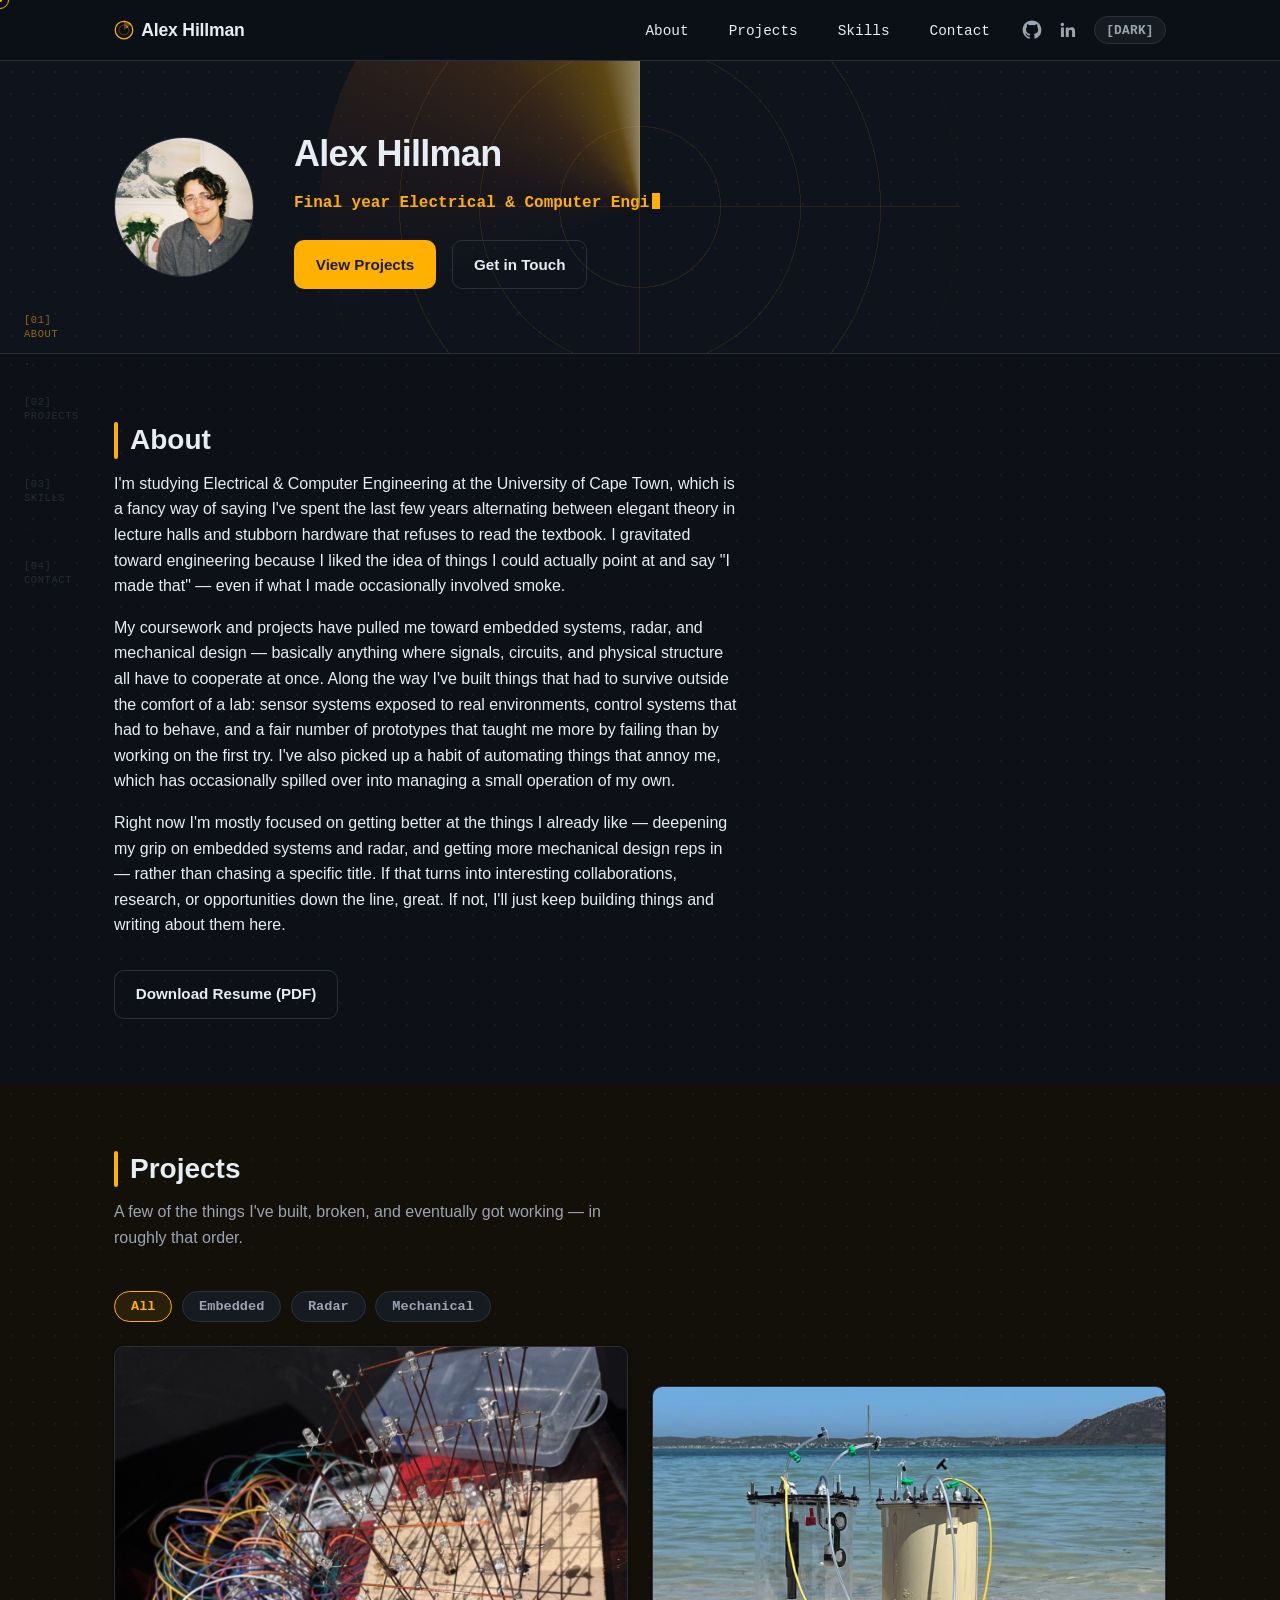
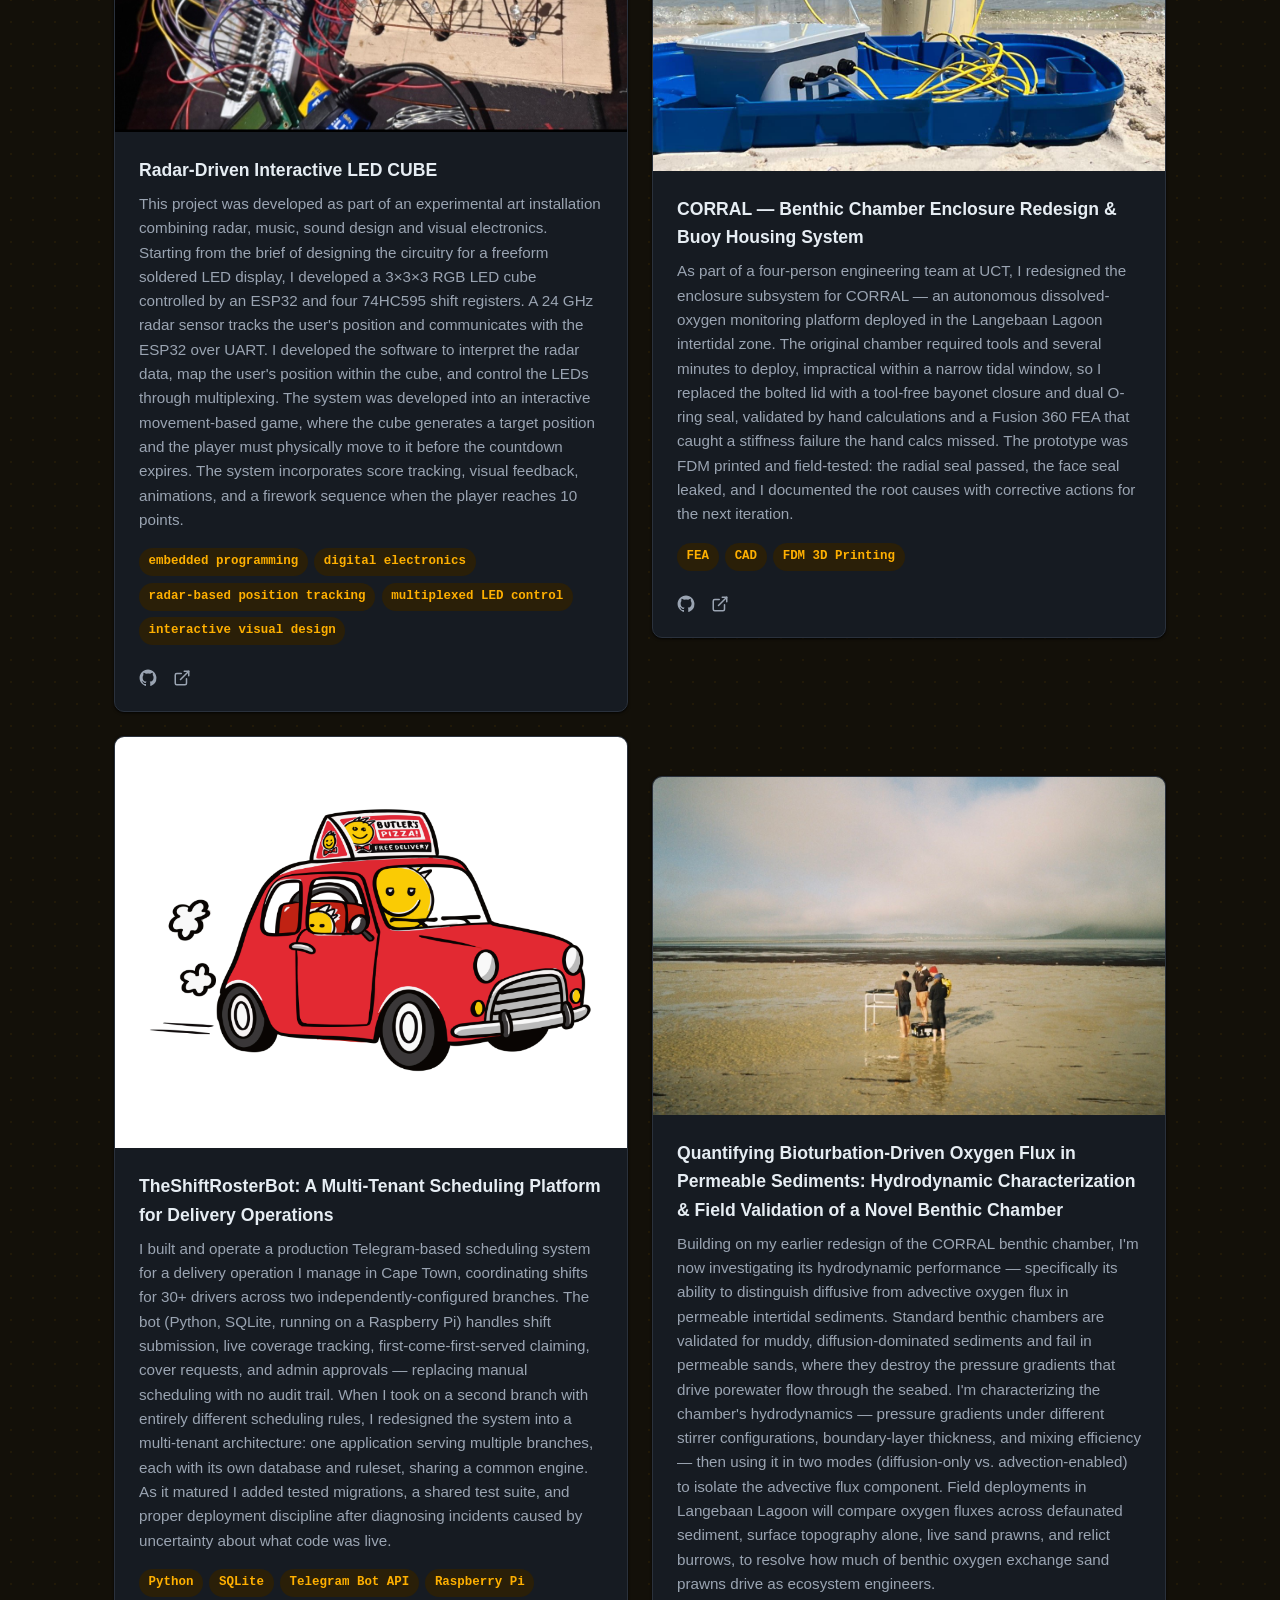
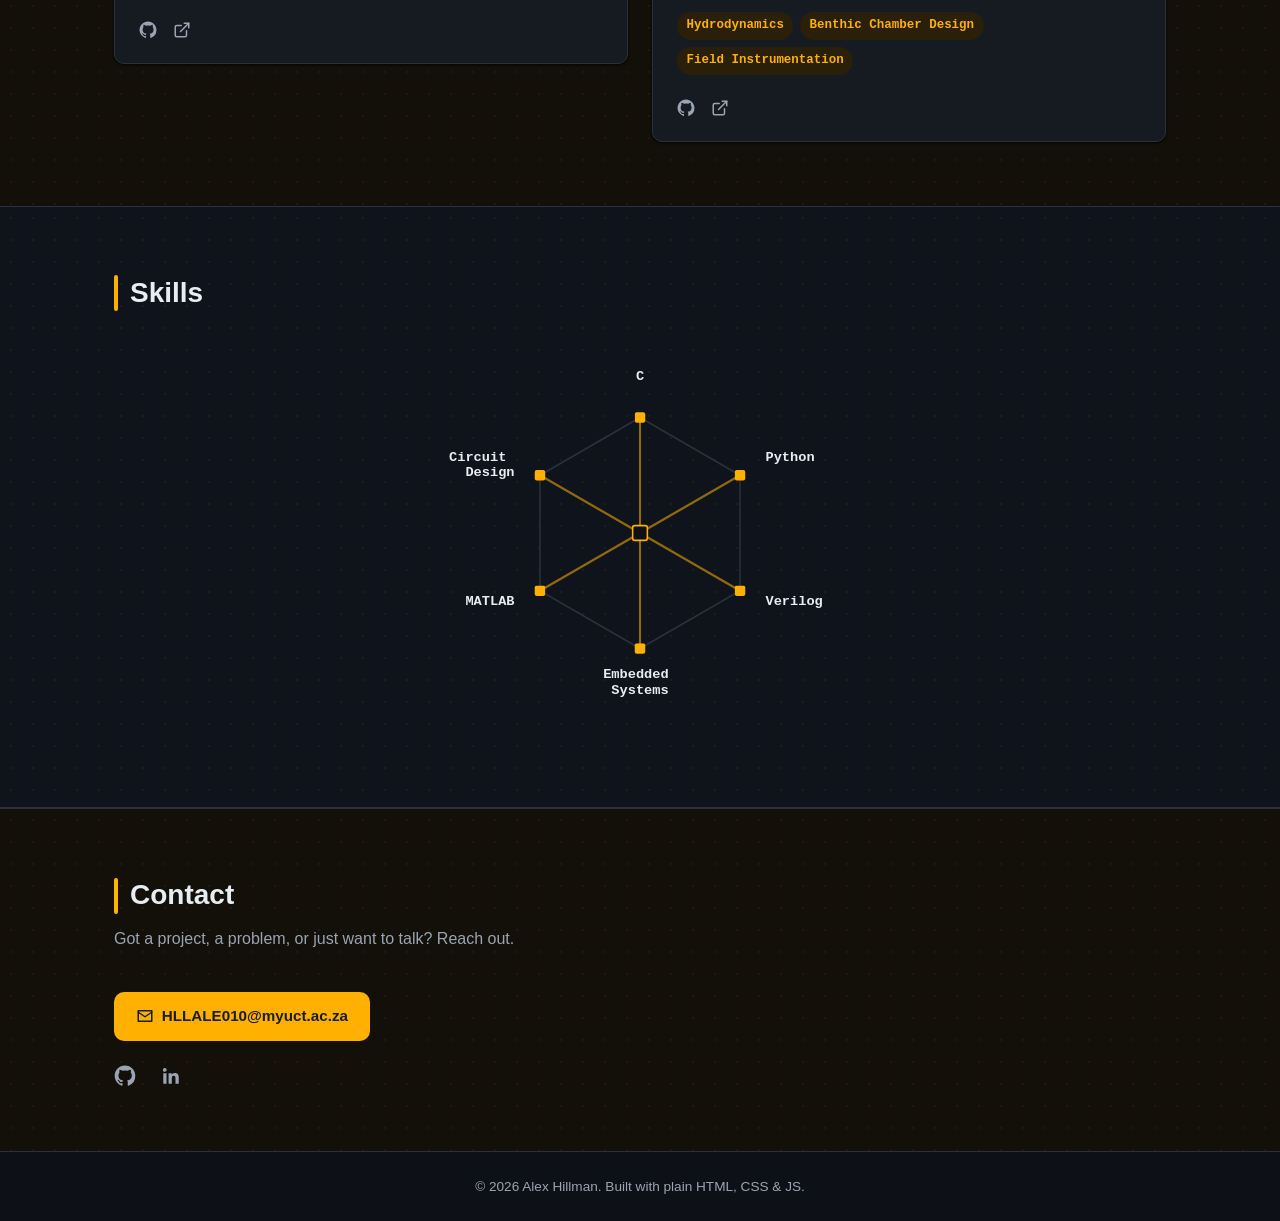
==== commit cc93857d: "added some paragraphs" ====
--- a/index.html
+++ b/index.html
@@ -54,6 +54,26 @@
     </nav>
   </header>
 
+  <!--
+    Left-gutter section markers. Purely decorative: aria-hidden and
+    non-interactive, because the nav above already links to all four sections
+    and a screen reader shouldn't hear them twice. Hidden below 1280px.
+  -->
+  <div class="gutter-markers" aria-hidden="true">
+    <div class="gutter-marker" data-section="about">
+      <span class="gutter-num">[01]</span><span class="gutter-label">ABOUT</span>
+    </div>
+    <div class="gutter-marker" data-section="projects">
+      <span class="gutter-num">[02]</span><span class="gutter-label">PROJECTS</span>
+    </div>
+    <div class="gutter-marker" data-section="skills">
+      <span class="gutter-num">[03]</span><span class="gutter-label">SKILLS</span>
+    </div>
+    <div class="gutter-marker" data-section="contact">
+      <span class="gutter-num">[04]</span><span class="gutter-label">CONTACT</span>
+    </div>
+  </div>
+
   <main id="top">
 
     <!-- ============================= HERO ============================= -->
--- a/style.css
+++ b/style.css
@@ -1207,3 +1207,64 @@
     transform: translateY(0);
   }
 }
+
+/* =====================================================================
+   16. GUTTER SECTION MARKERS
+   ===================================================================== */
+/* Hidden by default and only shown once the viewport is wide enough that the
+   left gutter can actually hold them. With 1100px of centered content, a ~50px
+   marker plus gap needs ~1248px of viewport before it stops being clipped —
+   hence 1280px rather than 1200px. */
+.gutter-markers {
+  display: none;
+}
+
+@media (min-width: 1280px) {
+  .gutter-markers {
+    display: flex;
+    flex-direction: column;
+    align-items: flex-start;
+    gap: var(--space-3);
+    position: fixed;
+    top: 50%;
+    /* pin just outside the centered content column */
+    left: calc(50% - (var(--max-width) / 2) - 66px);
+    transform: translateY(-50%);
+    z-index: 5;
+    pointer-events: none;
+    font-family: var(--font-mono);
+    font-size: 0.65rem;
+    line-height: 1.35;
+    letter-spacing: 0.06em;
+  }
+}
+
+.gutter-marker {
+  color: var(--color-text-muted);
+  opacity: 0.18;
+  transition: opacity 0.3s ease, color 0.3s ease;
+}
+
+.gutter-marker.is-active {
+  color: var(--color-accent);
+  opacity: 0.55;
+}
+
+.gutter-num,
+.gutter-label {
+  display: block;
+}
+
+/* faint connector between markers so they read as one sequence */
+.gutter-marker:not(:last-child)::after {
+  content: "·";
+  display: block;
+  margin-top: var(--space-2);
+  opacity: 0.5;
+}
+
+@media (prefers-reduced-motion: reduce) {
+  .gutter-marker {
+    transition: none;
+  }
+}
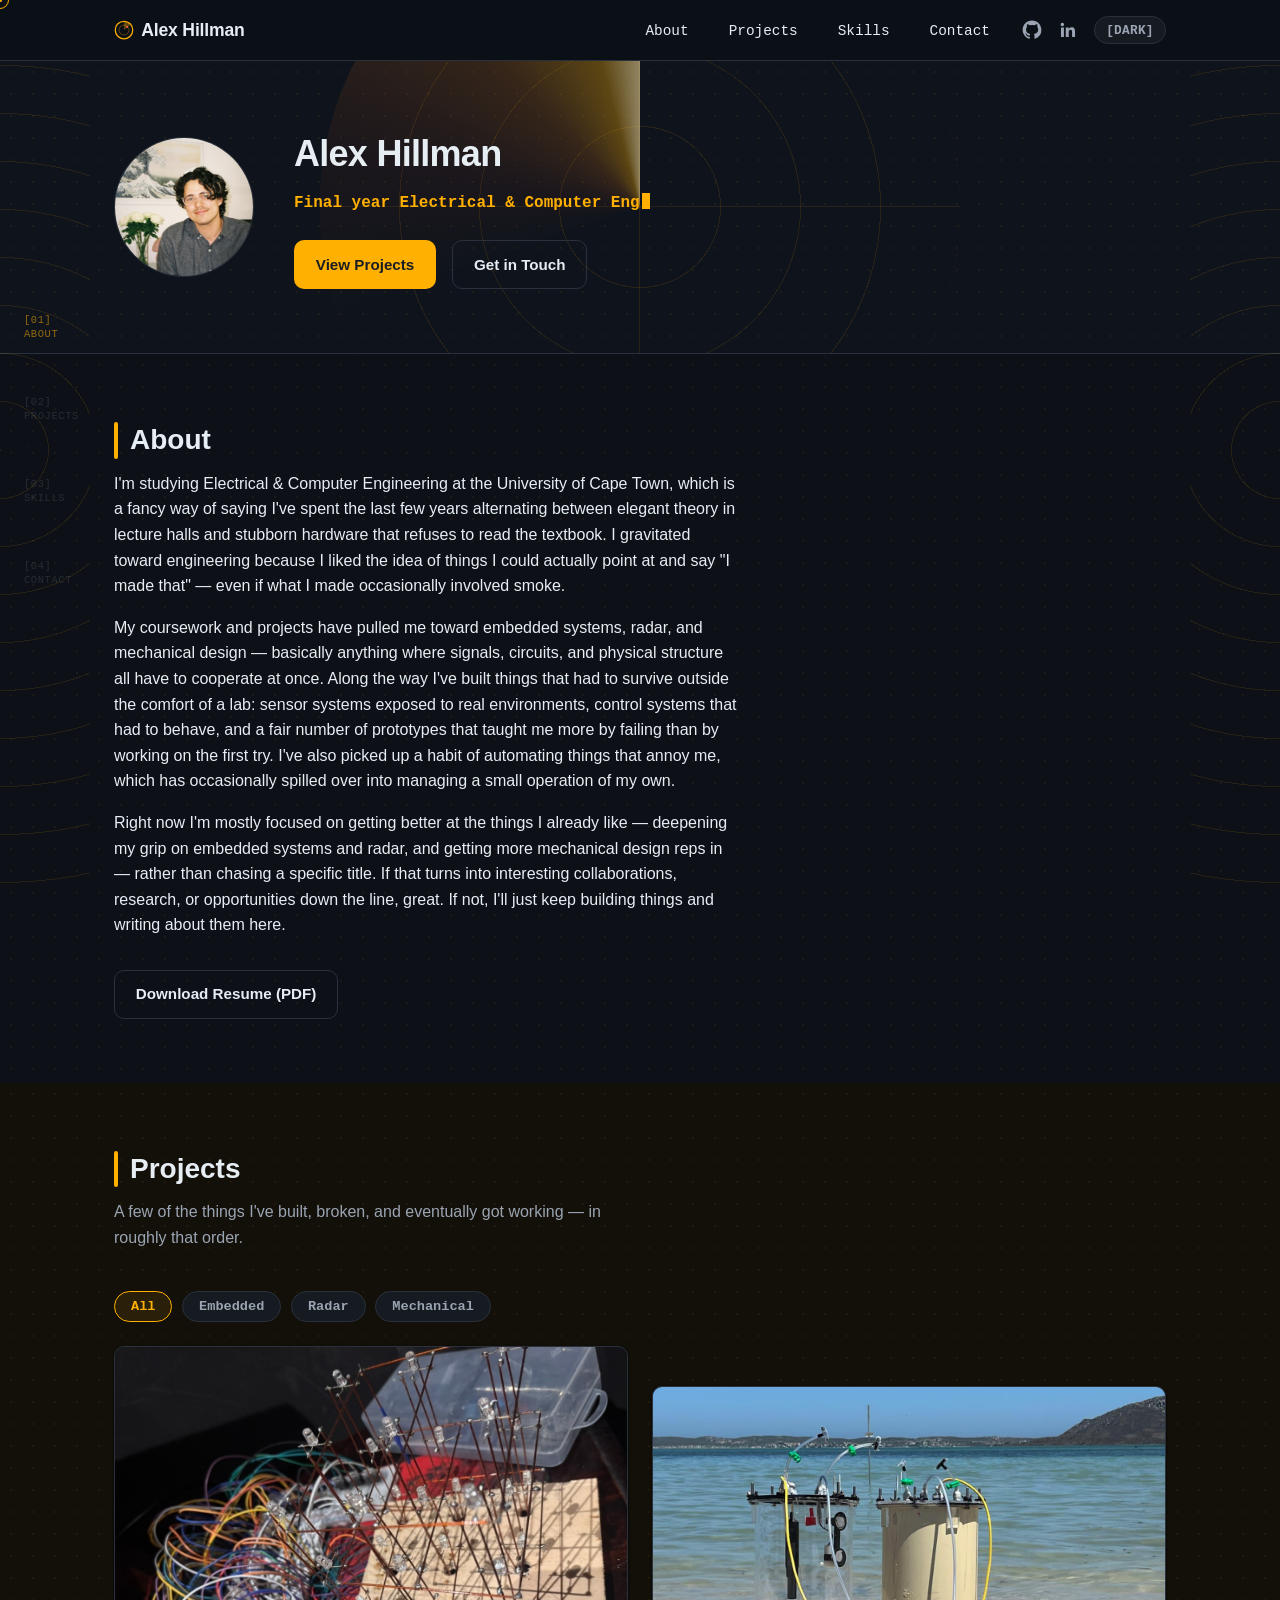
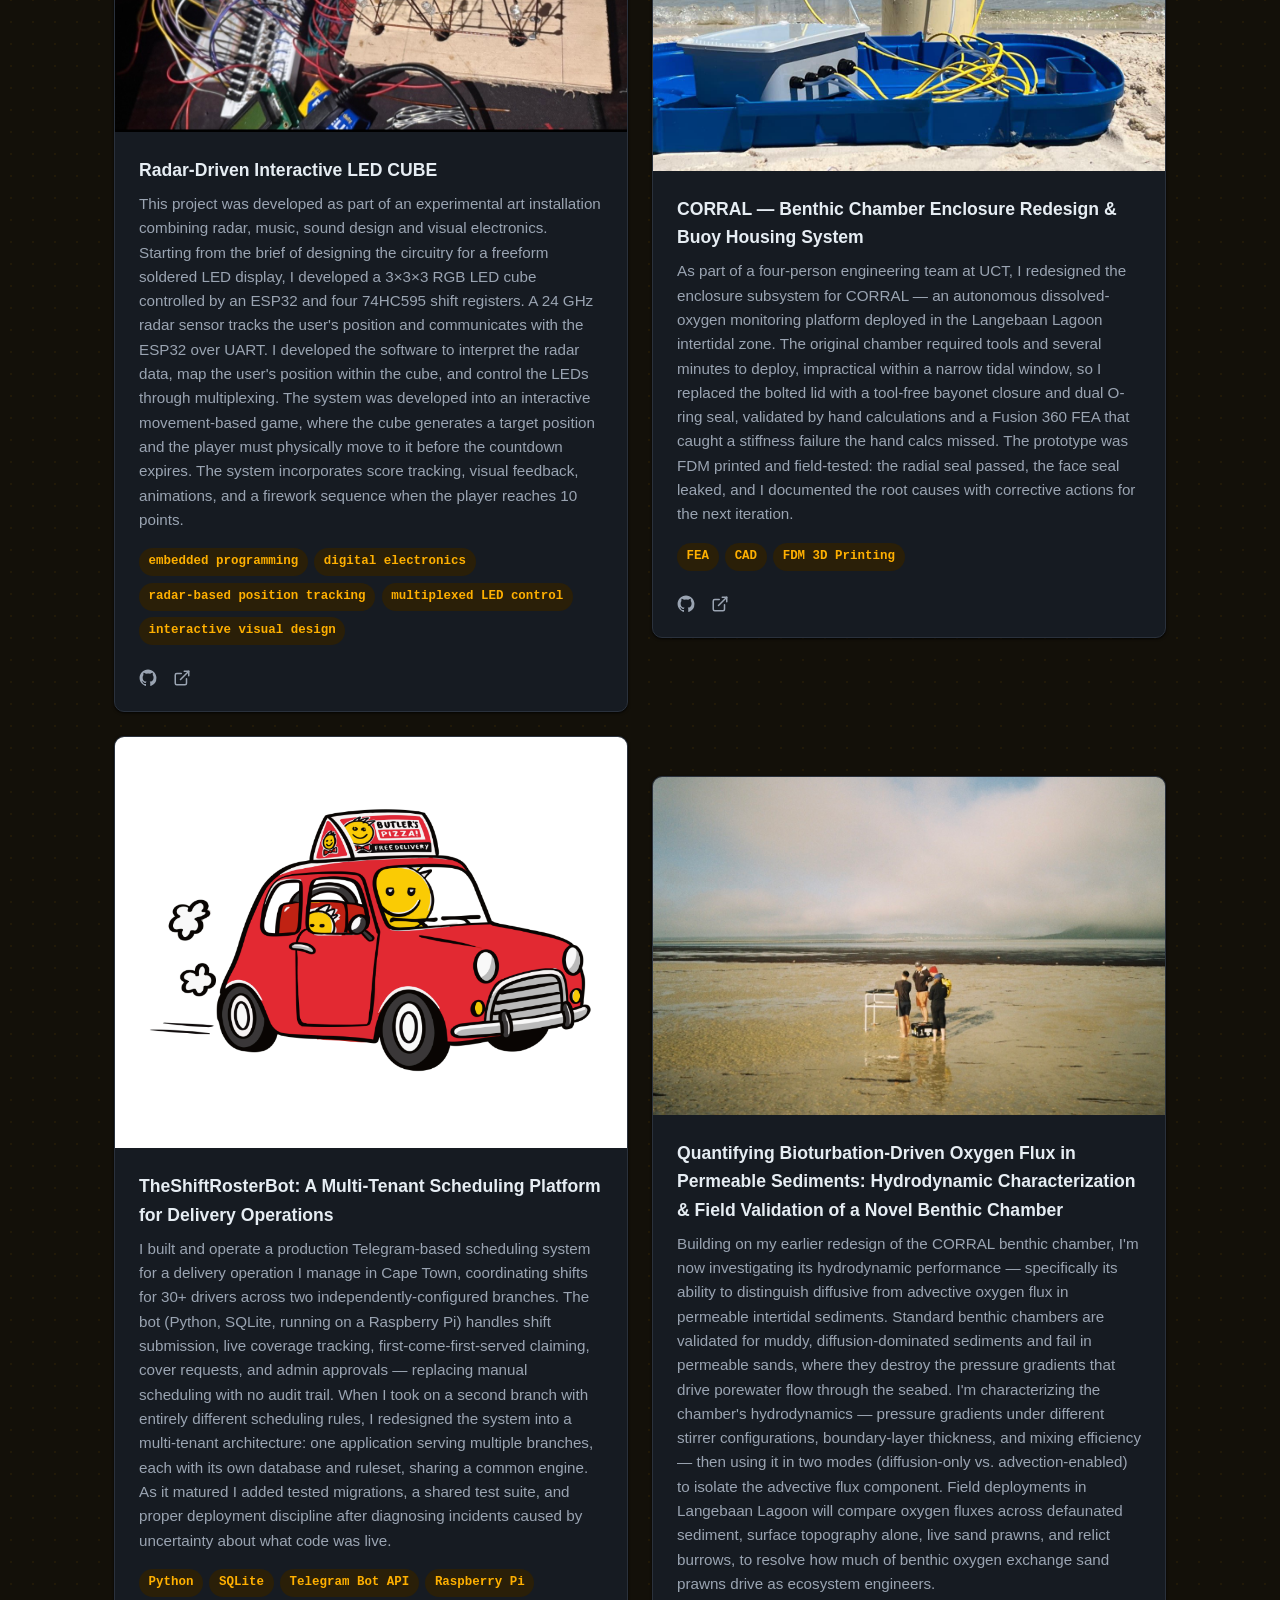
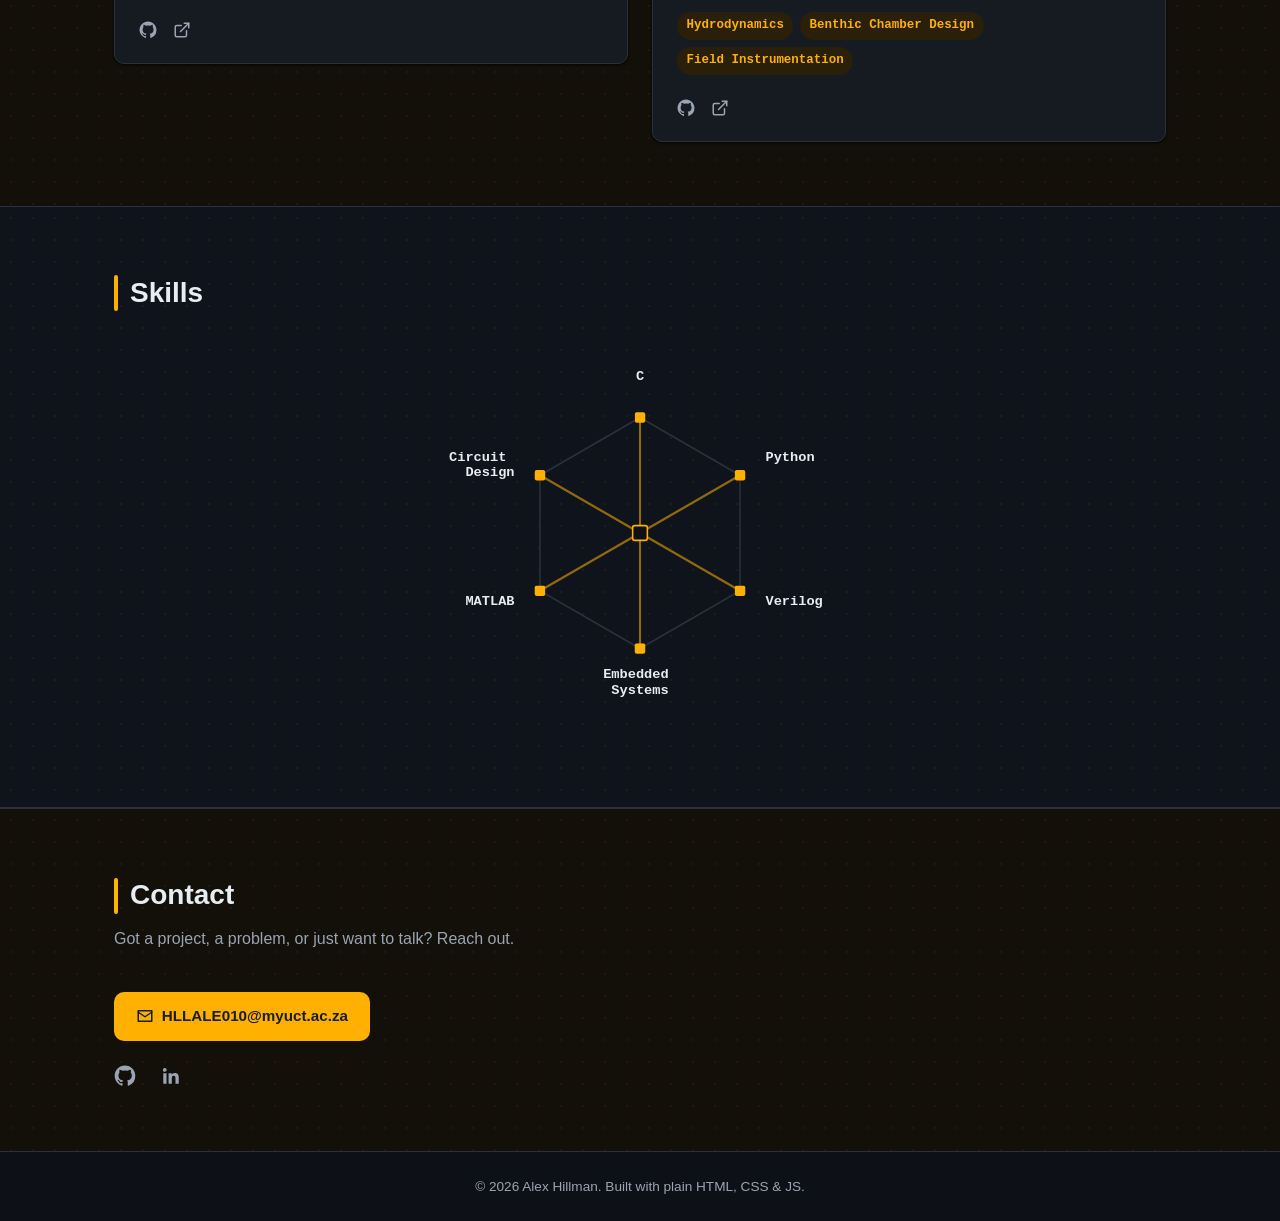
==== commit 5865fbcf: "added some paragraphs" ====
--- a/index.html
+++ b/index.html
@@ -55,6 +55,20 @@
   </header>
 
   <!--
+    STAGE 1 of the gutter radar scene: a static, fixed-position decorative
+    layer filling each side margin on wide viewports. No animation yet — that
+    lands in later stages, as separate children appended inside these same
+    containers. Sits behind (z-index) the section markers below, so the
+    markers stay legible on top of it. Hidden below 1200px.
+  -->
+  <div class="gutter-radar gutter-radar--left" aria-hidden="true">
+    <div class="gutter-radar-rings"></div>
+  </div>
+  <div class="gutter-radar gutter-radar--right" aria-hidden="true">
+    <div class="gutter-radar-rings"></div>
+  </div>
+
+  <!--
     Left-gutter section markers. Purely decorative: aria-hidden and
     non-interactive, because the nav above already links to all four sections
     and a screen reader shouldn't hear them twice. Hidden below 1280px.
--- a/style.css
+++ b/style.css
@@ -74,7 +74,6 @@
   --color-section-contact: #131009;
   --color-grid-dot: rgba(255, 176, 0, 0.06);
   --color-radar-ring: rgba(255, 176, 0, 0.10);
-  --color-radar-sweep: rgba(255, 176, 0, 0.20);
   /* phosphor persistence ramp: the leading edge is hot and pale, and the trail
      cools through amber -> orange -> deep red as it decays, the way CRT
      phosphor actually fades (brightness AND hue, not brightness alone) */
@@ -131,7 +130,6 @@
   --color-section-contact: #f8f4ec;
   --color-grid-dot: rgba(163, 93, 0, 0.08);
   --color-radar-ring: rgba(163, 93, 0, 0.10);
-  --color-radar-sweep: rgba(255, 176, 0, 0.20);
   /* same phosphor ramp, pulled back for a light background where a bright
      pale leading edge would otherwise disappear into the page */
   --radar-hot: rgba(214, 138, 0, 0.42);
@@ -745,7 +743,7 @@
   border-color: var(--color-accent);
   box-shadow: var(--shadow-hover), 0 0 0 1px var(--color-accent),
     0 0 18px var(--color-card-glow);
-  transform: translateY(-4px) scale(1.015) rotate(-0.35deg);
+  transform: translateY(-4px) scale(1.015);
 }
 
 .project-card.is-hidden {
@@ -1131,48 +1129,6 @@
 
 .cursor-dot--hover::after {
   background: var(--color-blip);
-}
-
-.cursor-trail-blip {
-  position: fixed;
-  top: 0;
-  left: 0;
-  width: 6px;
-  height: 6px;
-  margin: -3px 0 0 -3px;
-  border-radius: 50%;
-  background: var(--color-accent);
-  pointer-events: none;
-  z-index: 9998;
-  animation: cursor-blip-ping 0.7s ease-out forwards;
-}
-
-@keyframes cursor-blip-ping {
-  0% {
-    transform: scale(0.4);
-    opacity: 0.6;
-    box-shadow: 0 0 0 0 rgba(255, 176, 0, 0.45);
-  }
-  100% {
-    transform: scale(1.8);
-    opacity: 0;
-    box-shadow: 0 0 0 10px rgba(255, 176, 0, 0);
-  }
-}
-
-/* =====================================================================
-   14. SCROLL PROGRESS BAR
-   ===================================================================== */
-.scroll-progress-bar {
-  position: fixed;
-  top: 0;
-  left: 0;
-  width: 0%;
-  height: 3px;
-  background: var(--color-accent);
-  z-index: 10000;
-  pointer-events: none;
-  transition: width 0.1s ease-out;
 }
 
 /* =====================================================================
@@ -1268,3 +1224,66 @@
     transition: none;
   }
 }
+
+/* =====================================================================
+   17. GUTTER RADAR SCENE — STAGE 1 (static layer only)
+   ===================================================================== */
+/* Width is fluid — always exactly the leftover margin outside the 1100px
+   content column — rather than a fixed px box, so it can never overlap
+   content at any viewport width, including right at the 1200px breakpoint
+   (where the margin is only ~50px per side). */
+.gutter-radar {
+  display: none;
+  position: fixed;
+  top: 0;
+  height: 100vh;
+  width: calc((100vw - var(--max-width)) / 2);
+  overflow: hidden;
+  pointer-events: none;
+  /* below .gutter-markers (5) so labels stay legible on top; below the
+     sticky header (100), which will naturally cover the top of this layer
+     while scrolled, same as it covers page content */
+  z-index: 2;
+}
+
+.gutter-radar--left {
+  left: 0;
+}
+
+.gutter-radar--right {
+  right: 0;
+}
+
+.gutter-radar-rings {
+  position: absolute;
+  inset: 0;
+}
+
+/* range rings, centered just off the outer edge of the viewport so what's
+   visible in the gutter reads as arcs curving in toward the content — like
+   the edge of a much larger radar face that continues off-screen */
+.gutter-radar--left .gutter-radar-rings {
+  background-image: repeating-radial-gradient(
+    circle at 0% 50%,
+    var(--color-radar-ring) 0,
+    var(--color-radar-ring) 1px,
+    transparent 1px,
+    transparent 48px
+  );
+}
+
+.gutter-radar--right .gutter-radar-rings {
+  background-image: repeating-radial-gradient(
+    circle at 100% 50%,
+    var(--color-radar-ring) 0,
+    var(--color-radar-ring) 1px,
+    transparent 1px,
+    transparent 48px
+  );
+}
+
+@media (min-width: 1200px) {
+  .gutter-radar {
+    display: block;
+  }
+}
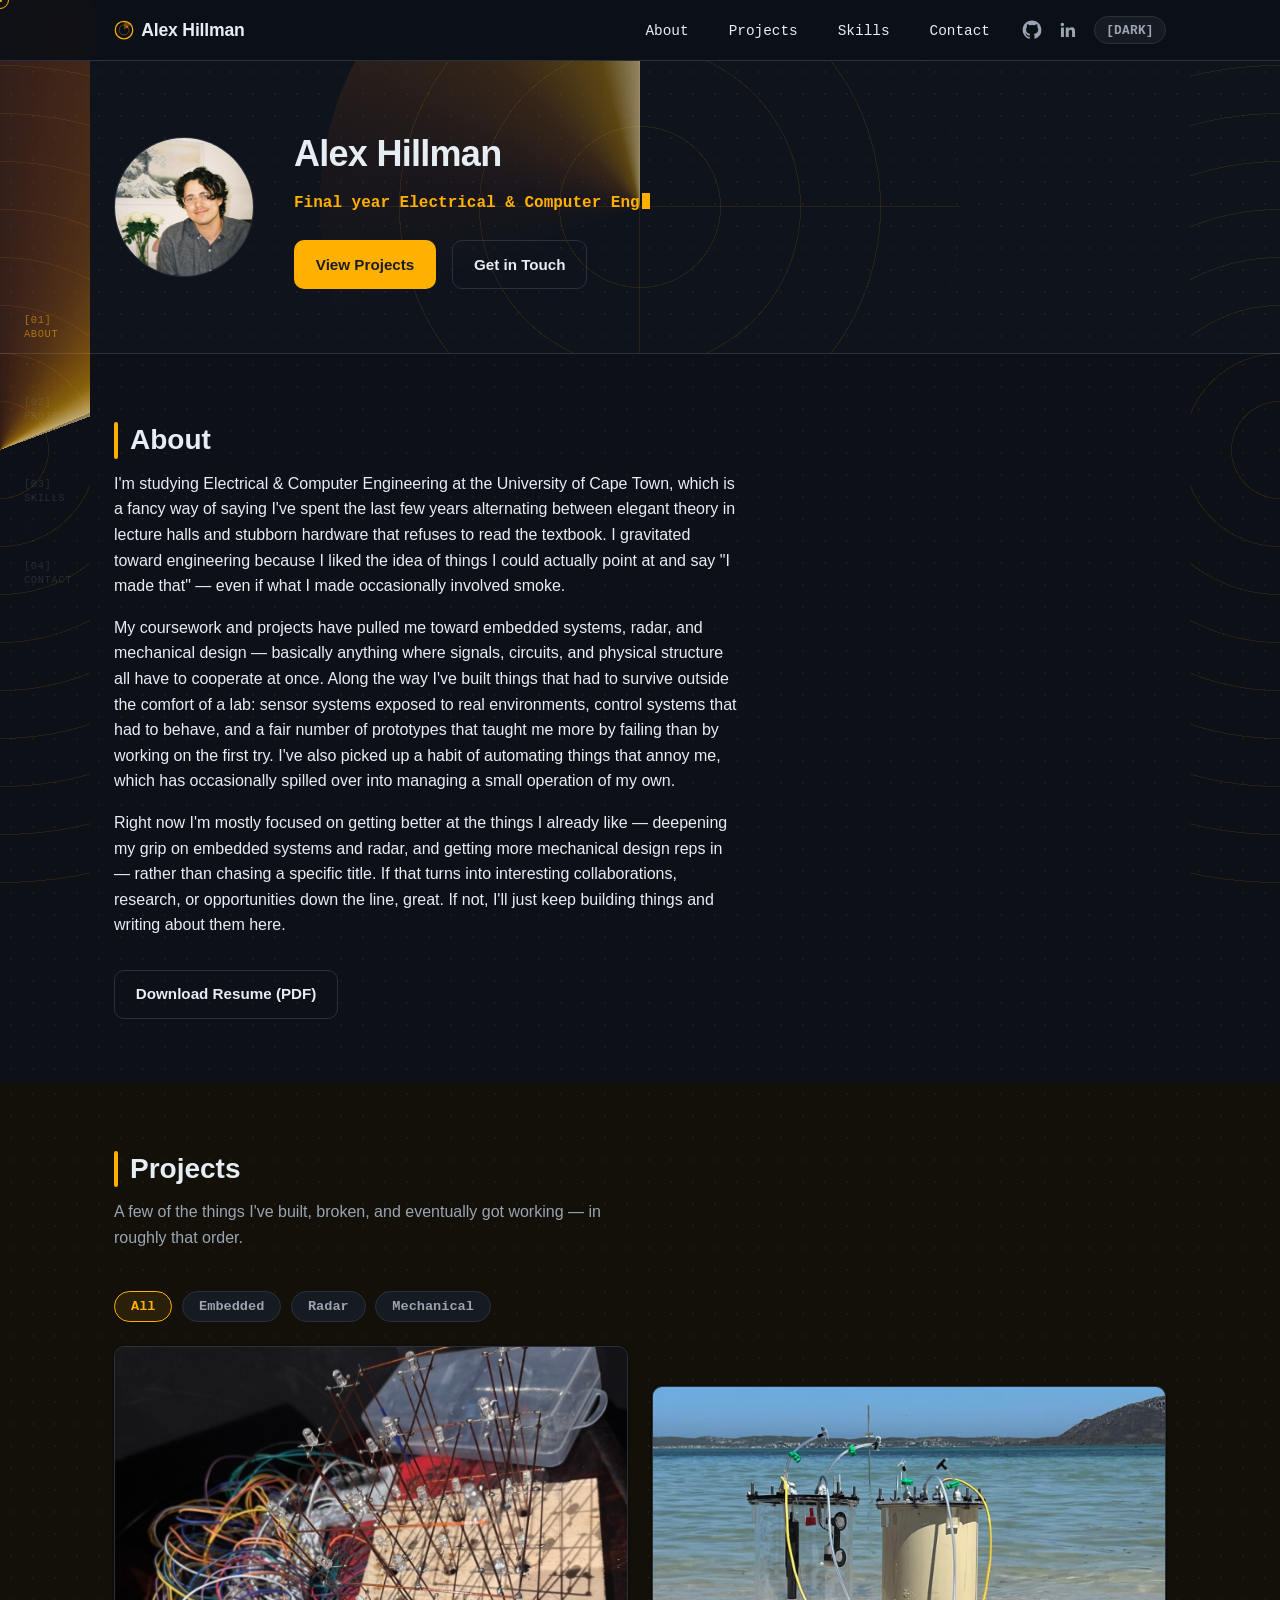
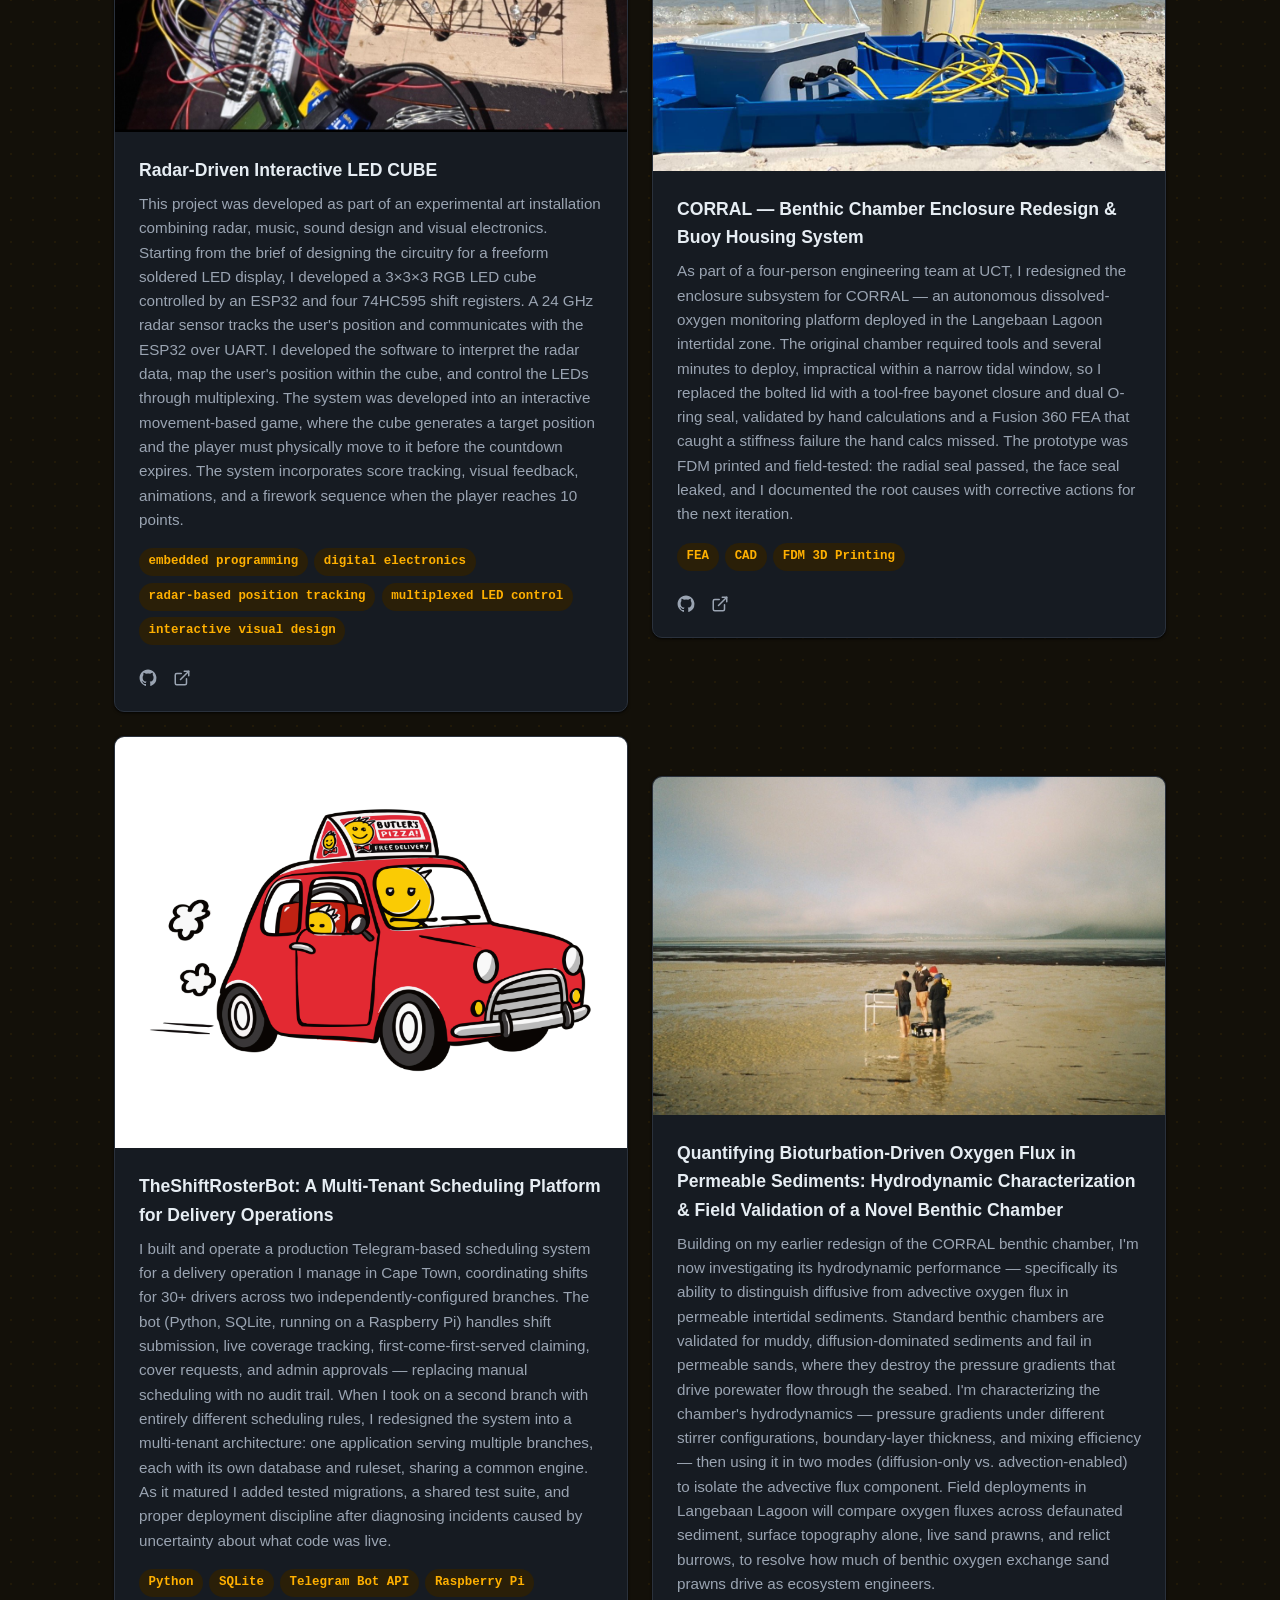
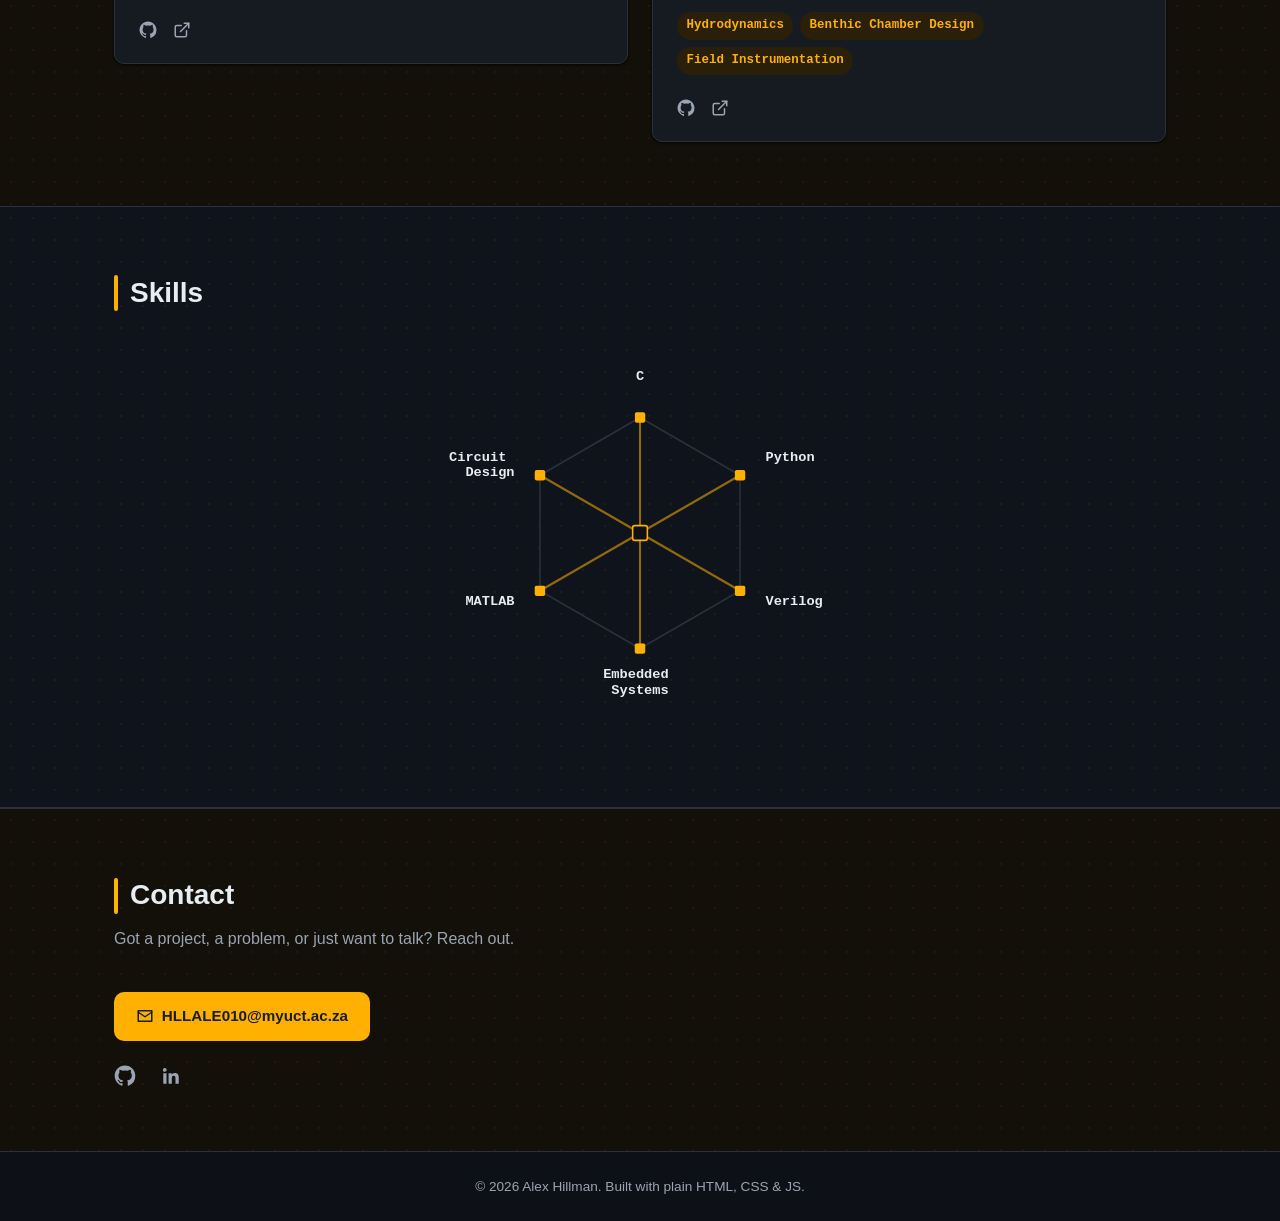
==== commit 65a5fac5: "added some paragraphs" ====
--- a/index.html
+++ b/index.html
@@ -356,8 +356,7 @@
         <h2 class="section-title">Contact</h2>
         <p class="section-subtitle">Got a project, a problem, or just want to talk? Reach out.</p>
         <div class="contact-links">
-          <!-- PLACEHOLDER: update mailto address -->
-          <a href="mailto:your.email@example.com" class="btn btn-primary">
+          <a href="mailto:HLLALE010@myuct.ac.za" class="btn btn-primary">
             <svg viewBox="0 0 24 24" width="18" height="18" fill="none" stroke="currentColor" stroke-width="2" stroke-linecap="round" stroke-linejoin="round" aria-hidden="true"><path d="M4 4h16v16H4z" opacity="0"/><path d="M3 5h18v14H3z"/><path d="m3 7 9 6 9-6"/></svg>
             HLLALE010@myuct.ac.za
           </a>
--- a/style.css
+++ b/style.css
@@ -1259,6 +1259,52 @@
   inset: 0;
 }
 
+/* Stage 2: drifting contact blips. JS-appended (only when JS runs and
+   prefers-reduced-motion is off), sized to its own bitmap via canvas.width/
+   height in script.js — this just makes the element fill its container. */
+.gutter-radar-canvas {
+  position: absolute;
+  inset: 0;
+  display: block;
+  width: 100%;
+  height: 100%;
+  pointer-events: none;
+}
+
+/* Stage 3: "coordinate" label that appears briefly when the sweep passes a
+   contact. JS positions it with an inline left/top (or right/top); duration
+   here must match PING_LABEL_DURATION in script.js. Clipped by .gutter-radar's
+   overflow: hidden if it would otherwise sit outside the gutter, so it can
+   never visually spill onto real content. */
+.gutter-ping-label {
+  position: absolute;
+  font-family: var(--font-mono);
+  font-size: 0.65rem;
+  letter-spacing: 0.05em;
+  color: var(--color-accent-text);
+  white-space: nowrap;
+  pointer-events: none;
+  opacity: 0;
+  animation: gutter-ping-label-fade 1.8s ease-out forwards;
+}
+
+@keyframes gutter-ping-label-fade {
+  0% {
+    opacity: 0;
+    transform: translateY(2px);
+  }
+  15% {
+    opacity: 1;
+    transform: translateY(0);
+  }
+  75% {
+    opacity: 1;
+  }
+  100% {
+    opacity: 0;
+  }
+}
+
 /* range rings, centered just off the outer edge of the viewport so what's
    visible in the gutter reads as arcs curving in toward the content — like
    the edge of a much larger radar face that continues off-screen */
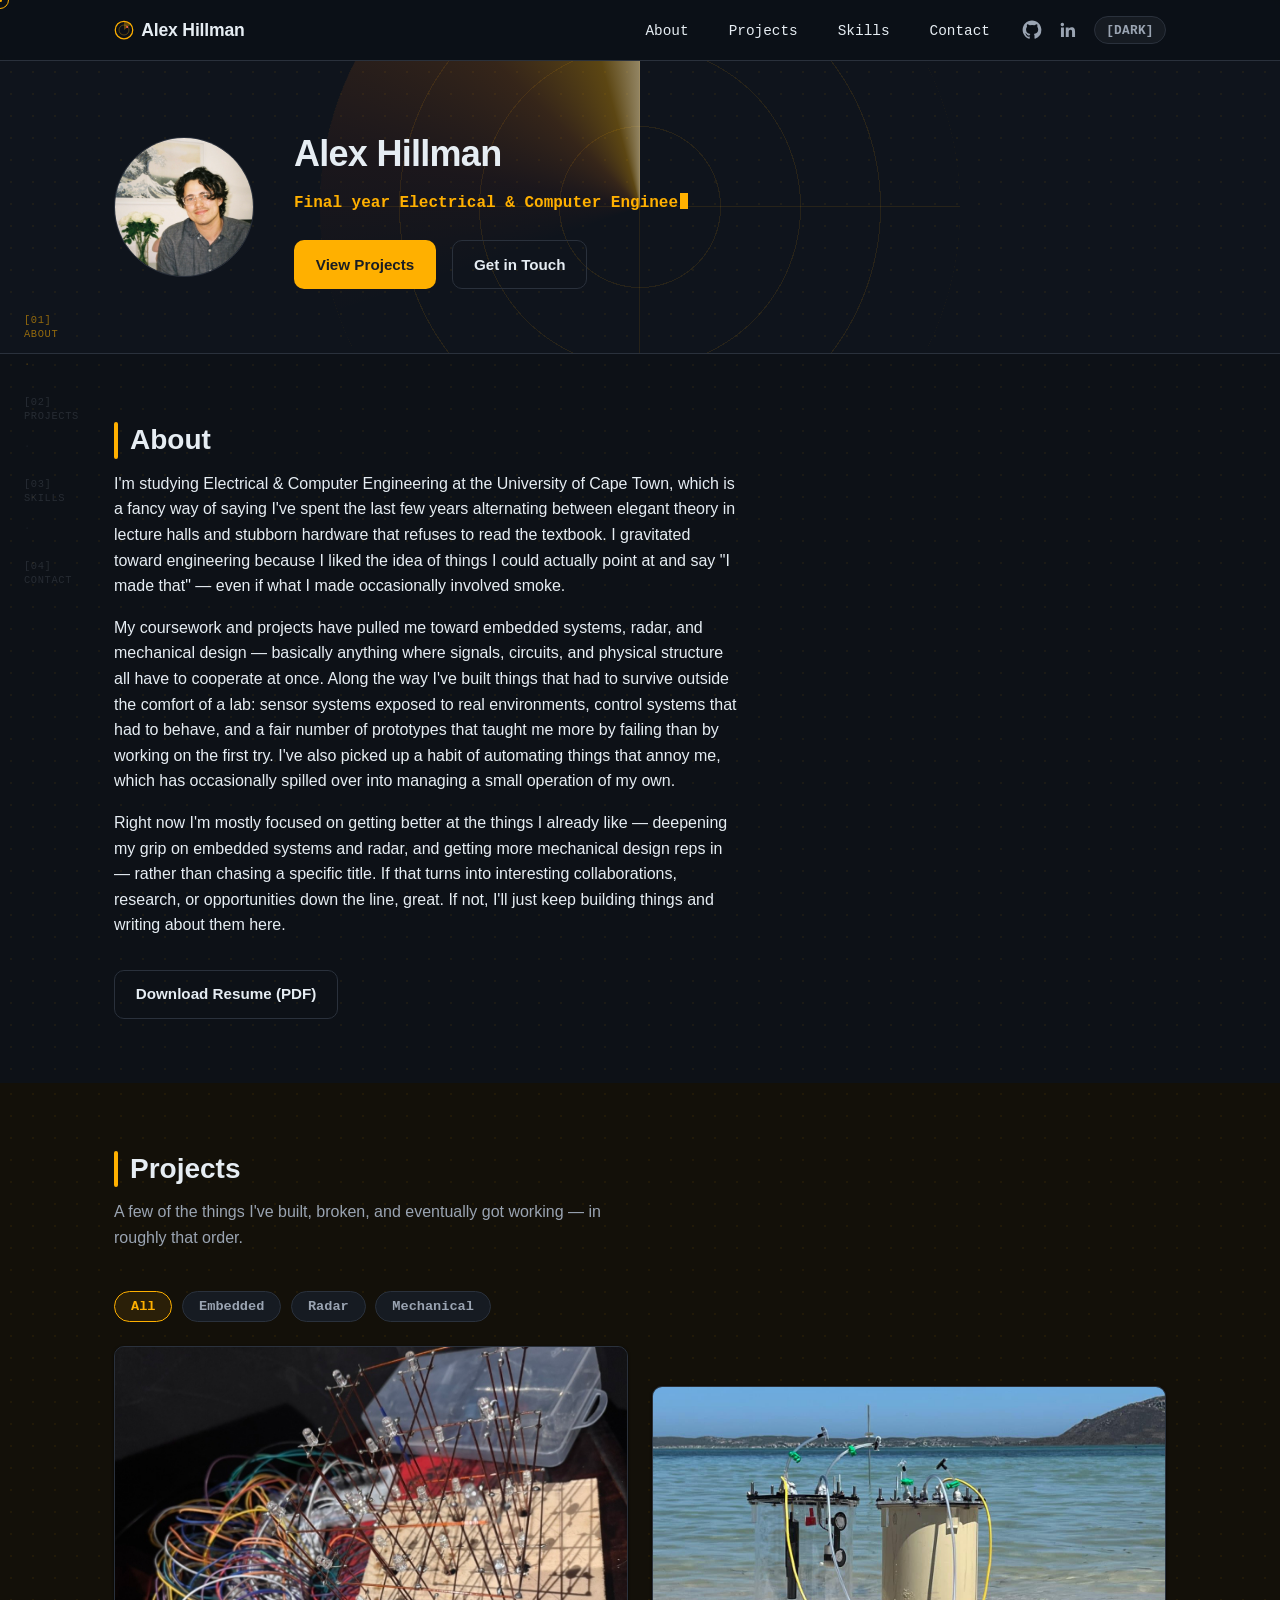
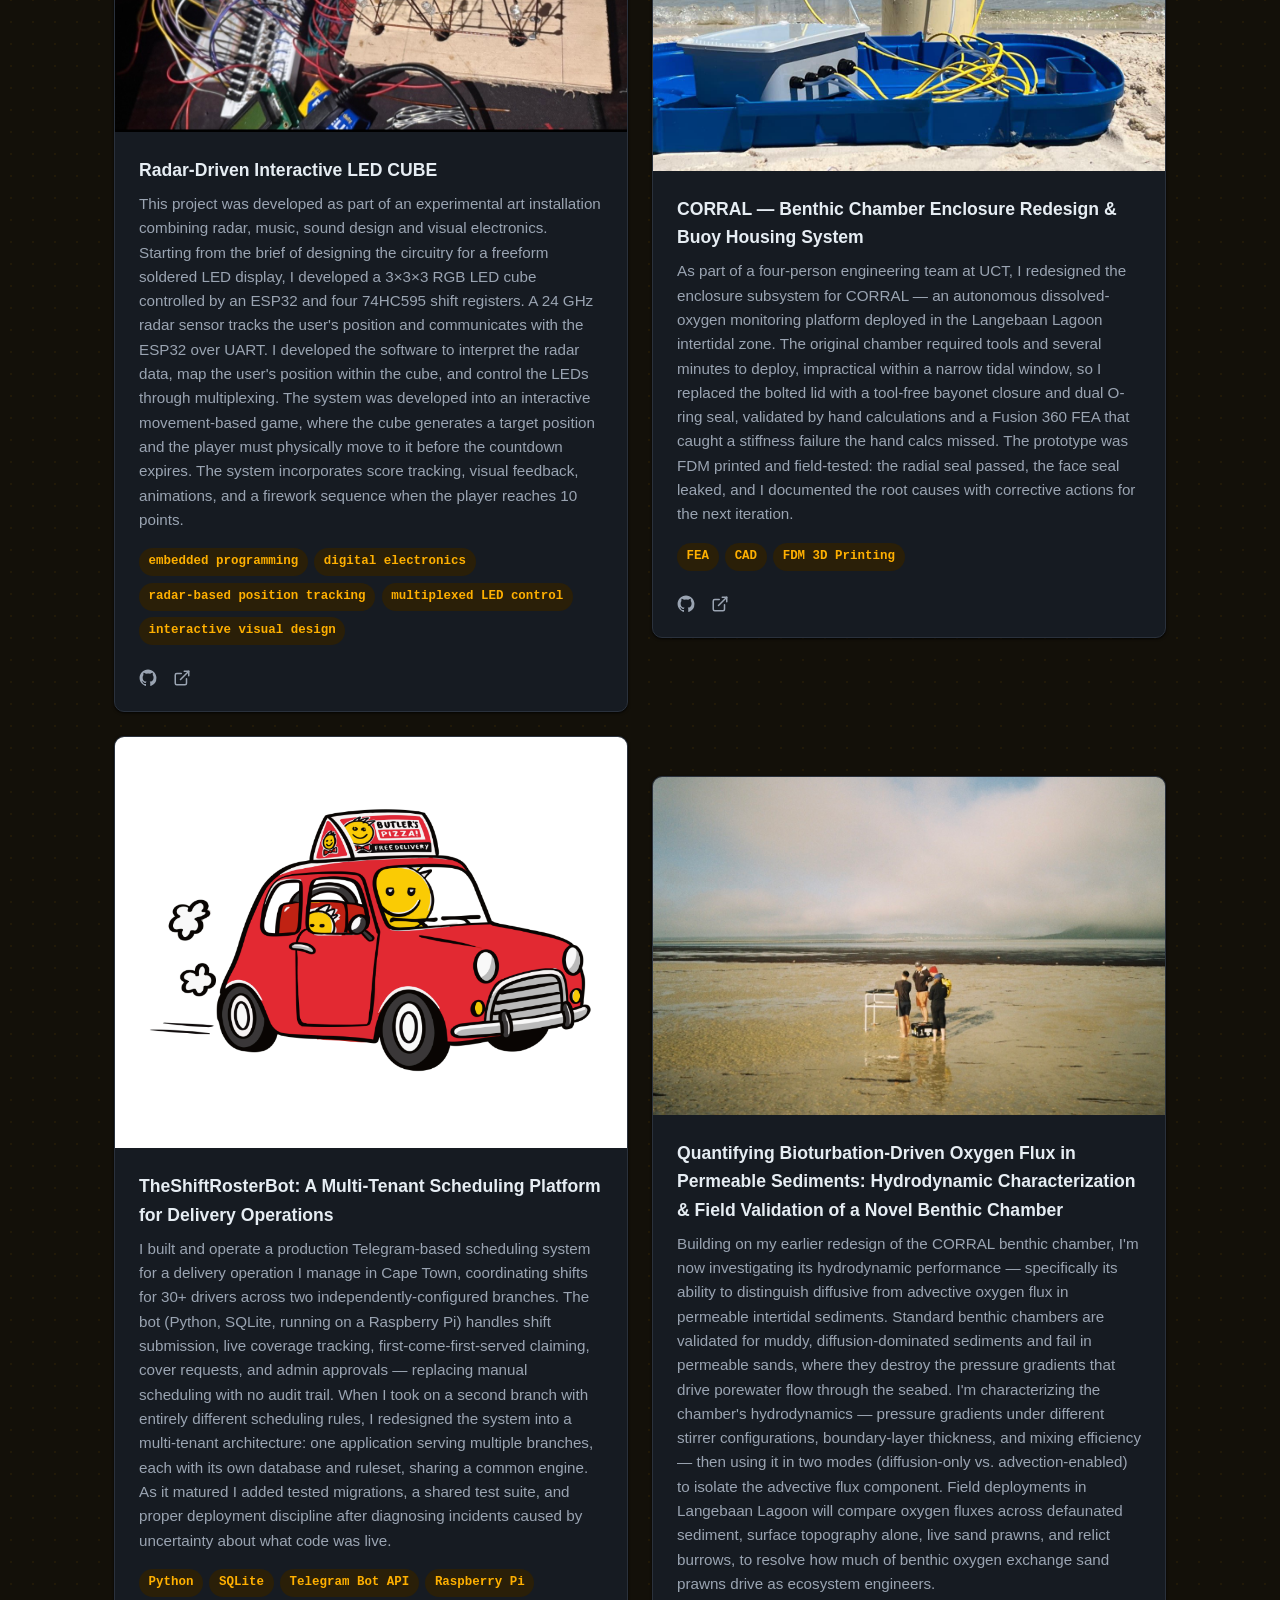
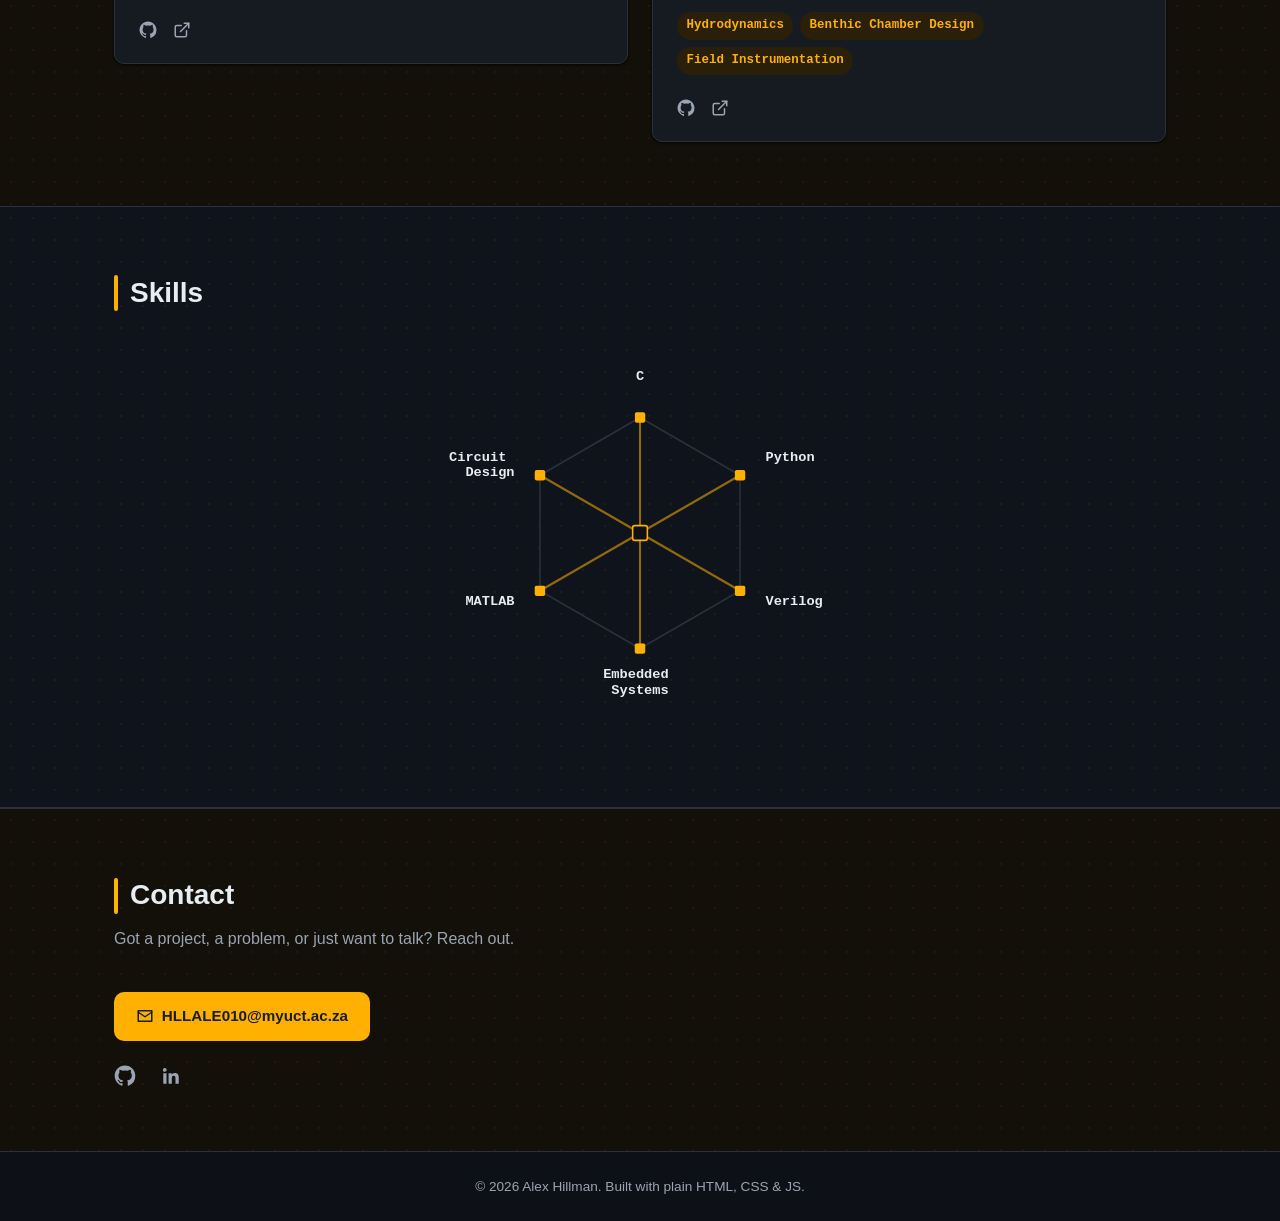
==== commit a5855159: "added some paragraphs" ====
--- a/index.html
+++ b/index.html
@@ -55,20 +55,6 @@
   </header>
 
   <!--
-    STAGE 1 of the gutter radar scene: a static, fixed-position decorative
-    layer filling each side margin on wide viewports. No animation yet — that
-    lands in later stages, as separate children appended inside these same
-    containers. Sits behind (z-index) the section markers below, so the
-    markers stay legible on top of it. Hidden below 1200px.
-  -->
-  <div class="gutter-radar gutter-radar--left" aria-hidden="true">
-    <div class="gutter-radar-rings"></div>
-  </div>
-  <div class="gutter-radar gutter-radar--right" aria-hidden="true">
-    <div class="gutter-radar-rings"></div>
-  </div>
-
-  <!--
     Left-gutter section markers. Purely decorative: aria-hidden and
     non-interactive, because the nav above already links to all four sections
     and a screen reader shouldn't hear them twice. Hidden below 1280px.
--- a/style.css
+++ b/style.css
@@ -1225,111 +1225,3 @@
   }
 }
 
-/* =====================================================================
-   17. GUTTER RADAR SCENE — STAGE 1 (static layer only)
-   ===================================================================== */
-/* Width is fluid — always exactly the leftover margin outside the 1100px
-   content column — rather than a fixed px box, so it can never overlap
-   content at any viewport width, including right at the 1200px breakpoint
-   (where the margin is only ~50px per side). */
-.gutter-radar {
-  display: none;
-  position: fixed;
-  top: 0;
-  height: 100vh;
-  width: calc((100vw - var(--max-width)) / 2);
-  overflow: hidden;
-  pointer-events: none;
-  /* below .gutter-markers (5) so labels stay legible on top; below the
-     sticky header (100), which will naturally cover the top of this layer
-     while scrolled, same as it covers page content */
-  z-index: 2;
-}
-
-.gutter-radar--left {
-  left: 0;
-}
-
-.gutter-radar--right {
-  right: 0;
-}
-
-.gutter-radar-rings {
-  position: absolute;
-  inset: 0;
-}
-
-/* Stage 2: drifting contact blips. JS-appended (only when JS runs and
-   prefers-reduced-motion is off), sized to its own bitmap via canvas.width/
-   height in script.js — this just makes the element fill its container. */
-.gutter-radar-canvas {
-  position: absolute;
-  inset: 0;
-  display: block;
-  width: 100%;
-  height: 100%;
-  pointer-events: none;
-}
-
-/* Stage 3: "coordinate" label that appears briefly when the sweep passes a
-   contact. JS positions it with an inline left/top (or right/top); duration
-   here must match PING_LABEL_DURATION in script.js. Clipped by .gutter-radar's
-   overflow: hidden if it would otherwise sit outside the gutter, so it can
-   never visually spill onto real content. */
-.gutter-ping-label {
-  position: absolute;
-  font-family: var(--font-mono);
-  font-size: 0.65rem;
-  letter-spacing: 0.05em;
-  color: var(--color-accent-text);
-  white-space: nowrap;
-  pointer-events: none;
-  opacity: 0;
-  animation: gutter-ping-label-fade 1.8s ease-out forwards;
-}
-
-@keyframes gutter-ping-label-fade {
-  0% {
-    opacity: 0;
-    transform: translateY(2px);
-  }
-  15% {
-    opacity: 1;
-    transform: translateY(0);
-  }
-  75% {
-    opacity: 1;
-  }
-  100% {
-    opacity: 0;
-  }
-}
-
-/* range rings, centered just off the outer edge of the viewport so what's
-   visible in the gutter reads as arcs curving in toward the content — like
-   the edge of a much larger radar face that continues off-screen */
-.gutter-radar--left .gutter-radar-rings {
-  background-image: repeating-radial-gradient(
-    circle at 0% 50%,
-    var(--color-radar-ring) 0,
-    var(--color-radar-ring) 1px,
-    transparent 1px,
-    transparent 48px
-  );
-}
-
-.gutter-radar--right .gutter-radar-rings {
-  background-image: repeating-radial-gradient(
-    circle at 100% 50%,
-    var(--color-radar-ring) 0,
-    var(--color-radar-ring) 1px,
-    transparent 1px,
-    transparent 48px
-  );
-}
-
-@media (min-width: 1200px) {
-  .gutter-radar {
-    display: block;
-  }
-}
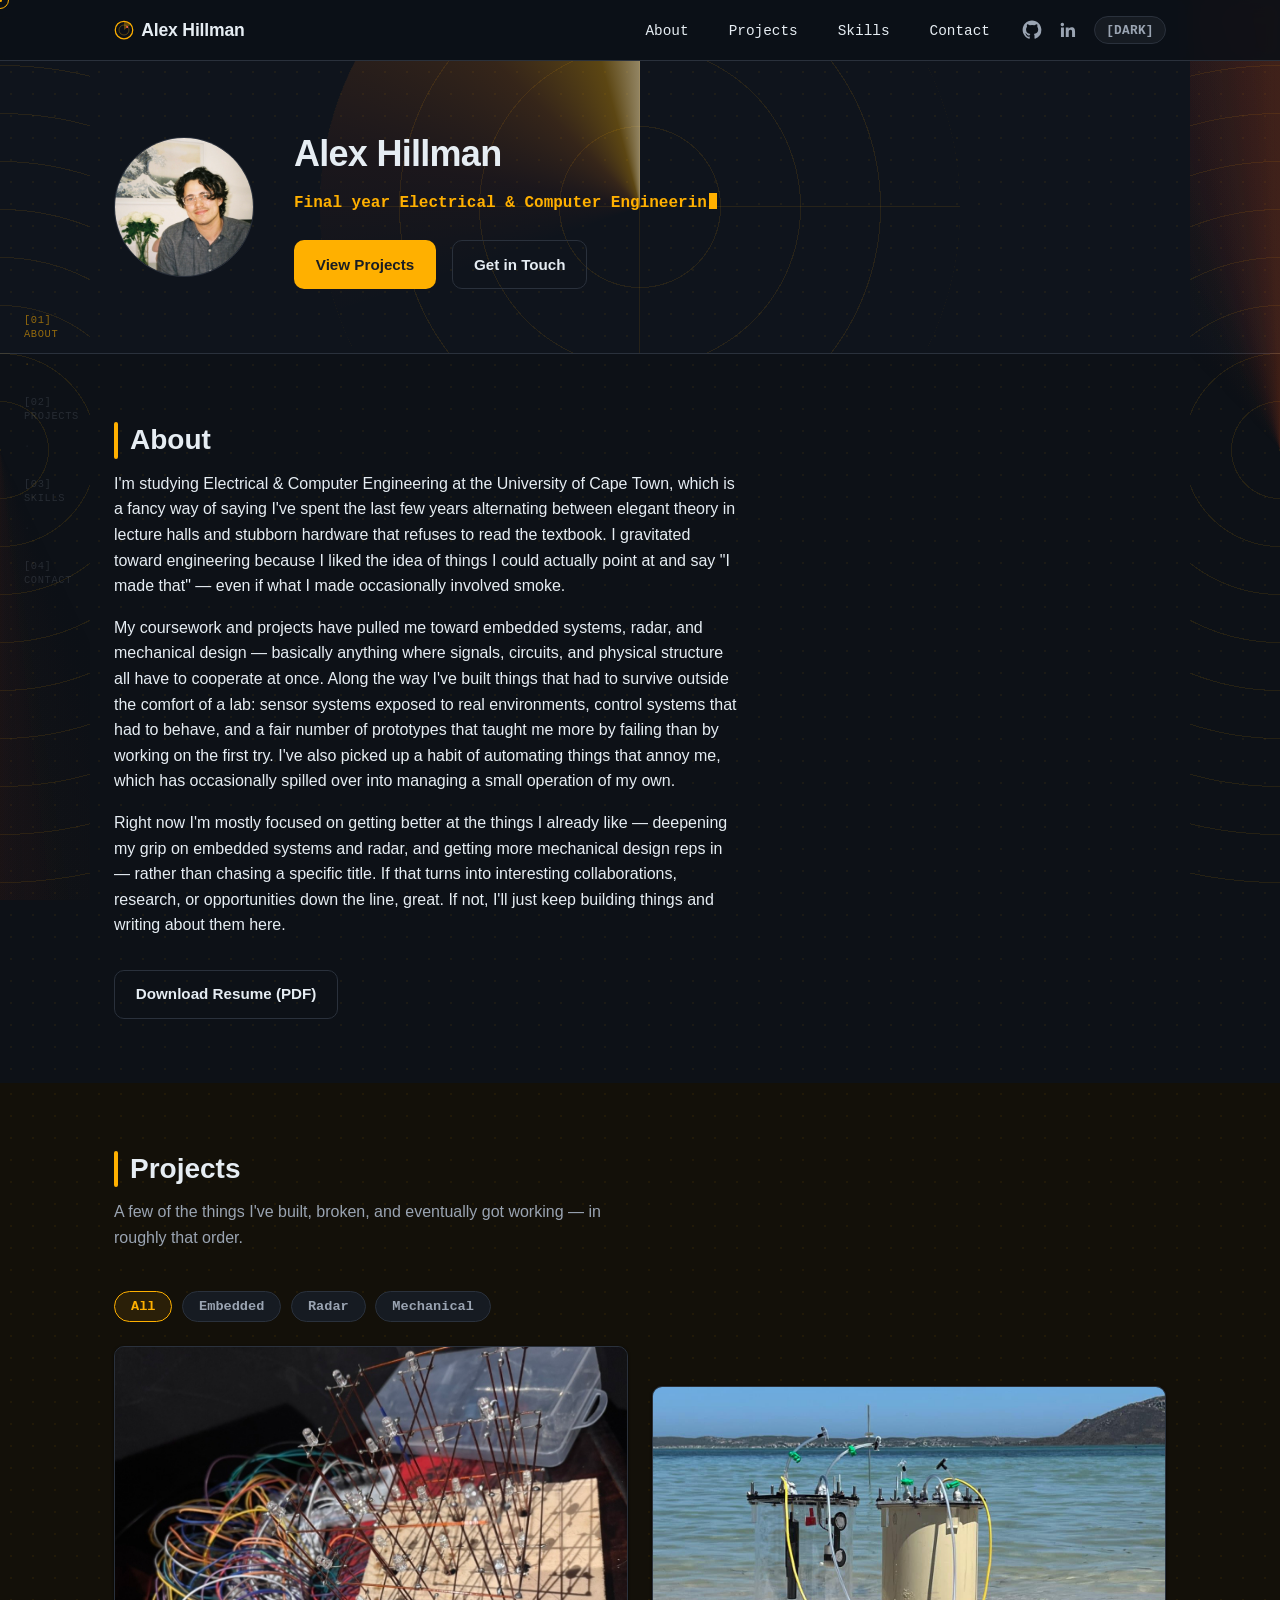
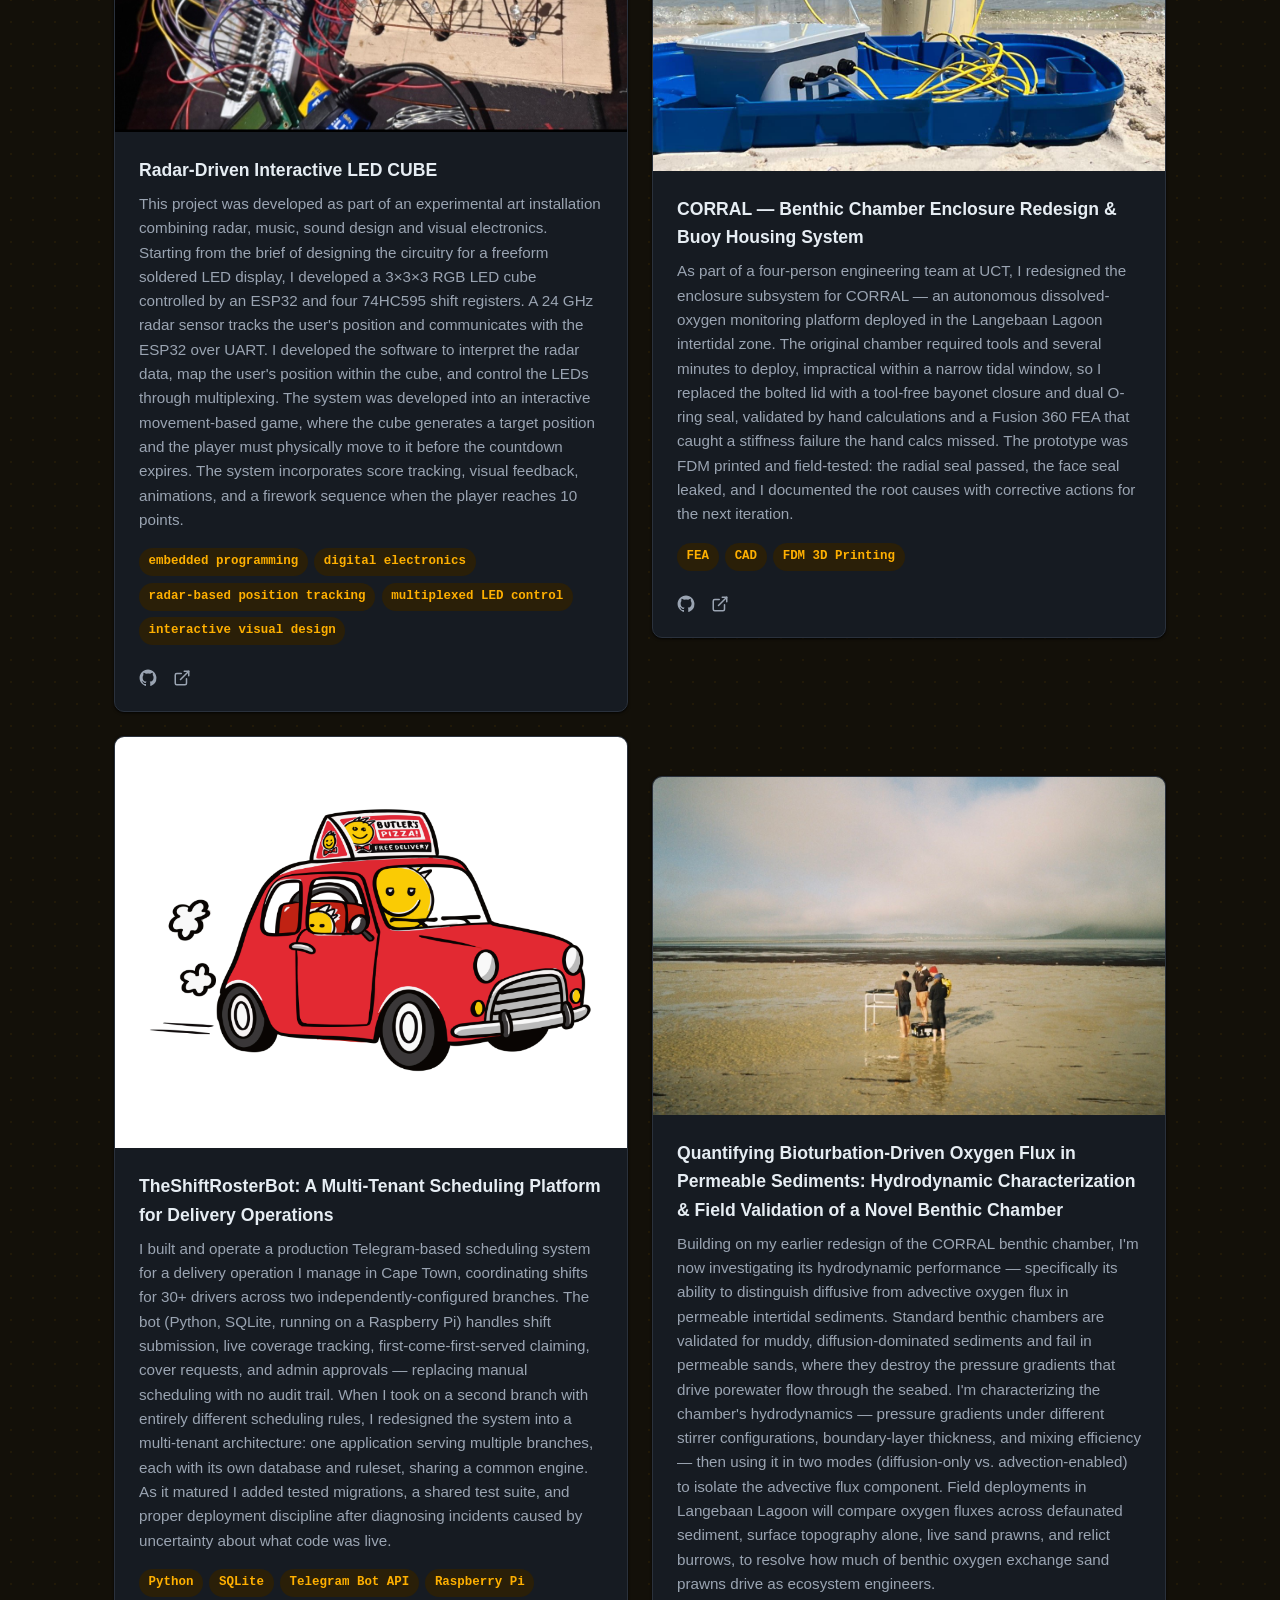
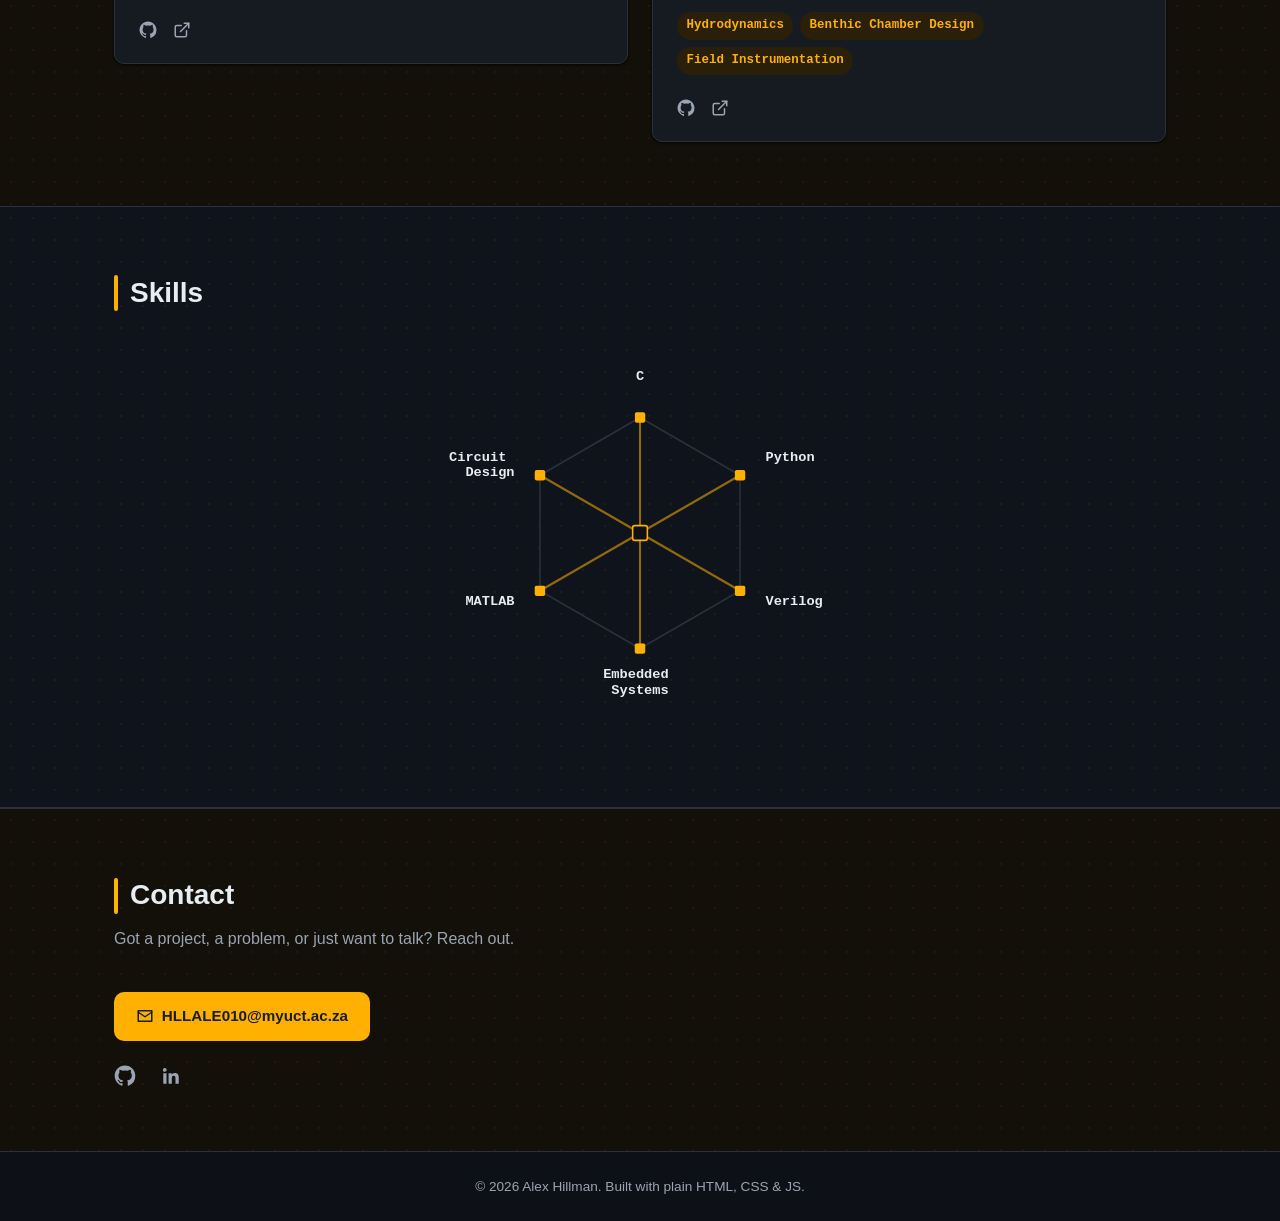
==== commit d16e89f9: "added some paragraphs" ====
--- a/index.html
+++ b/index.html
@@ -55,6 +55,20 @@
   </header>
 
   <!--
+    STAGE 1 of the gutter radar scene: a static, fixed-position decorative
+    layer filling each side margin on wide viewports. No animation yet — that
+    lands in later stages, as separate children appended inside these same
+    containers. Sits behind (z-index) the section markers below, so the
+    markers stay legible on top of it. Hidden below 1200px.
+  -->
+  <div class="gutter-radar gutter-radar--left" aria-hidden="true">
+    <div class="gutter-radar-rings"></div>
+  </div>
+  <div class="gutter-radar gutter-radar--right" aria-hidden="true">
+    <div class="gutter-radar-rings"></div>
+  </div>
+
+  <!--
     Left-gutter section markers. Purely decorative: aria-hidden and
     non-interactive, because the nav above already links to all four sections
     and a screen reader shouldn't hear them twice. Hidden below 1280px.
@@ -342,7 +356,8 @@
         <h2 class="section-title">Contact</h2>
         <p class="section-subtitle">Got a project, a problem, or just want to talk? Reach out.</p>
         <div class="contact-links">
-          <a href="mailto:HLLALE010@myuct.ac.za" class="btn btn-primary">
+          <!-- PLACEHOLDER: update mailto address -->
+          <a href="mailto:your.email@example.com" class="btn btn-primary">
             <svg viewBox="0 0 24 24" width="18" height="18" fill="none" stroke="currentColor" stroke-width="2" stroke-linecap="round" stroke-linejoin="round" aria-hidden="true"><path d="M4 4h16v16H4z" opacity="0"/><path d="M3 5h18v14H3z"/><path d="m3 7 9 6 9-6"/></svg>
             HLLALE010@myuct.ac.za
           </a>
--- a/style.css
+++ b/style.css
@@ -1225,3 +1225,111 @@
   }
 }
 
+/* =====================================================================
+   17. GUTTER RADAR SCENE — STAGE 1 (static layer only)
+   ===================================================================== */
+/* Width is fluid — always exactly the leftover margin outside the 1100px
+   content column — rather than a fixed px box, so it can never overlap
+   content at any viewport width, including right at the 1200px breakpoint
+   (where the margin is only ~50px per side). */
+.gutter-radar {
+  display: none;
+  position: fixed;
+  top: 0;
+  height: 100vh;
+  width: calc((100vw - var(--max-width)) / 2);
+  overflow: hidden;
+  pointer-events: none;
+  /* below .gutter-markers (5) so labels stay legible on top; below the
+     sticky header (100), which will naturally cover the top of this layer
+     while scrolled, same as it covers page content */
+  z-index: 2;
+}
+
+.gutter-radar--left {
+  left: 0;
+}
+
+.gutter-radar--right {
+  right: 0;
+}
+
+.gutter-radar-rings {
+  position: absolute;
+  inset: 0;
+}
+
+/* Stage 2: drifting contact blips. JS-appended (only when JS runs and
+   prefers-reduced-motion is off), sized to its own bitmap via canvas.width/
+   height in script.js — this just makes the element fill its container. */
+.gutter-radar-canvas {
+  position: absolute;
+  inset: 0;
+  display: block;
+  width: 100%;
+  height: 100%;
+  pointer-events: none;
+}
+
+/* Stage 3: "coordinate" label that appears briefly when the sweep passes a
+   contact. JS positions it with an inline left/top (or right/top); duration
+   here must match PING_LABEL_DURATION in script.js. Clipped by .gutter-radar's
+   overflow: hidden if it would otherwise sit outside the gutter, so it can
+   never visually spill onto real content. */
+.gutter-ping-label {
+  position: absolute;
+  font-family: var(--font-mono);
+  font-size: 0.65rem;
+  letter-spacing: 0.05em;
+  color: var(--color-accent-text);
+  white-space: nowrap;
+  pointer-events: none;
+  opacity: 0;
+  animation: gutter-ping-label-fade 1.8s ease-out forwards;
+}
+
+@keyframes gutter-ping-label-fade {
+  0% {
+    opacity: 0;
+    transform: translateY(2px);
+  }
+  15% {
+    opacity: 1;
+    transform: translateY(0);
+  }
+  75% {
+    opacity: 1;
+  }
+  100% {
+    opacity: 0;
+  }
+}
+
+/* range rings, centered just off the outer edge of the viewport so what's
+   visible in the gutter reads as arcs curving in toward the content — like
+   the edge of a much larger radar face that continues off-screen */
+.gutter-radar--left .gutter-radar-rings {
+  background-image: repeating-radial-gradient(
+    circle at 0% 50%,
+    var(--color-radar-ring) 0,
+    var(--color-radar-ring) 1px,
+    transparent 1px,
+    transparent 48px
+  );
+}
+
+.gutter-radar--right .gutter-radar-rings {
+  background-image: repeating-radial-gradient(
+    circle at 100% 50%,
+    var(--color-radar-ring) 0,
+    var(--color-radar-ring) 1px,
+    transparent 1px,
+    transparent 48px
+  );
+}
+
+@media (min-width: 1200px) {
+  .gutter-radar {
+    display: block;
+  }
+}
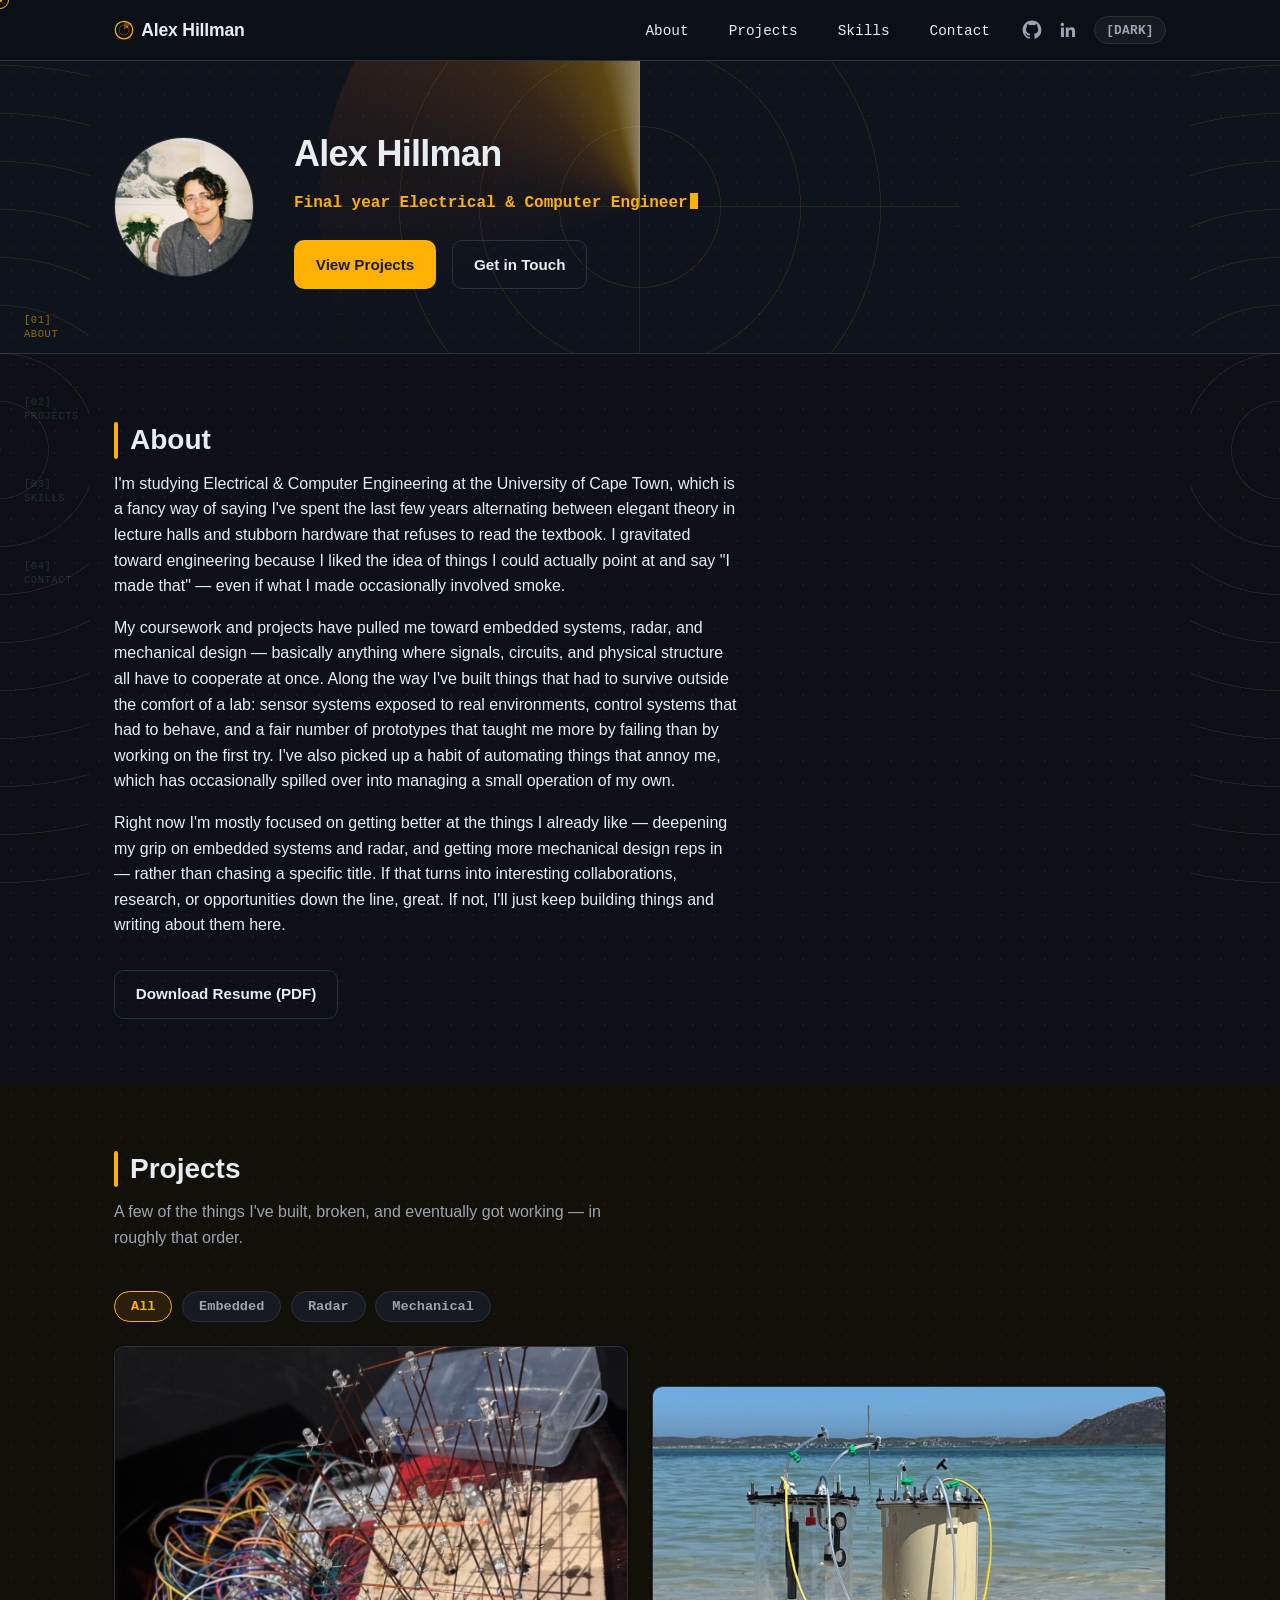
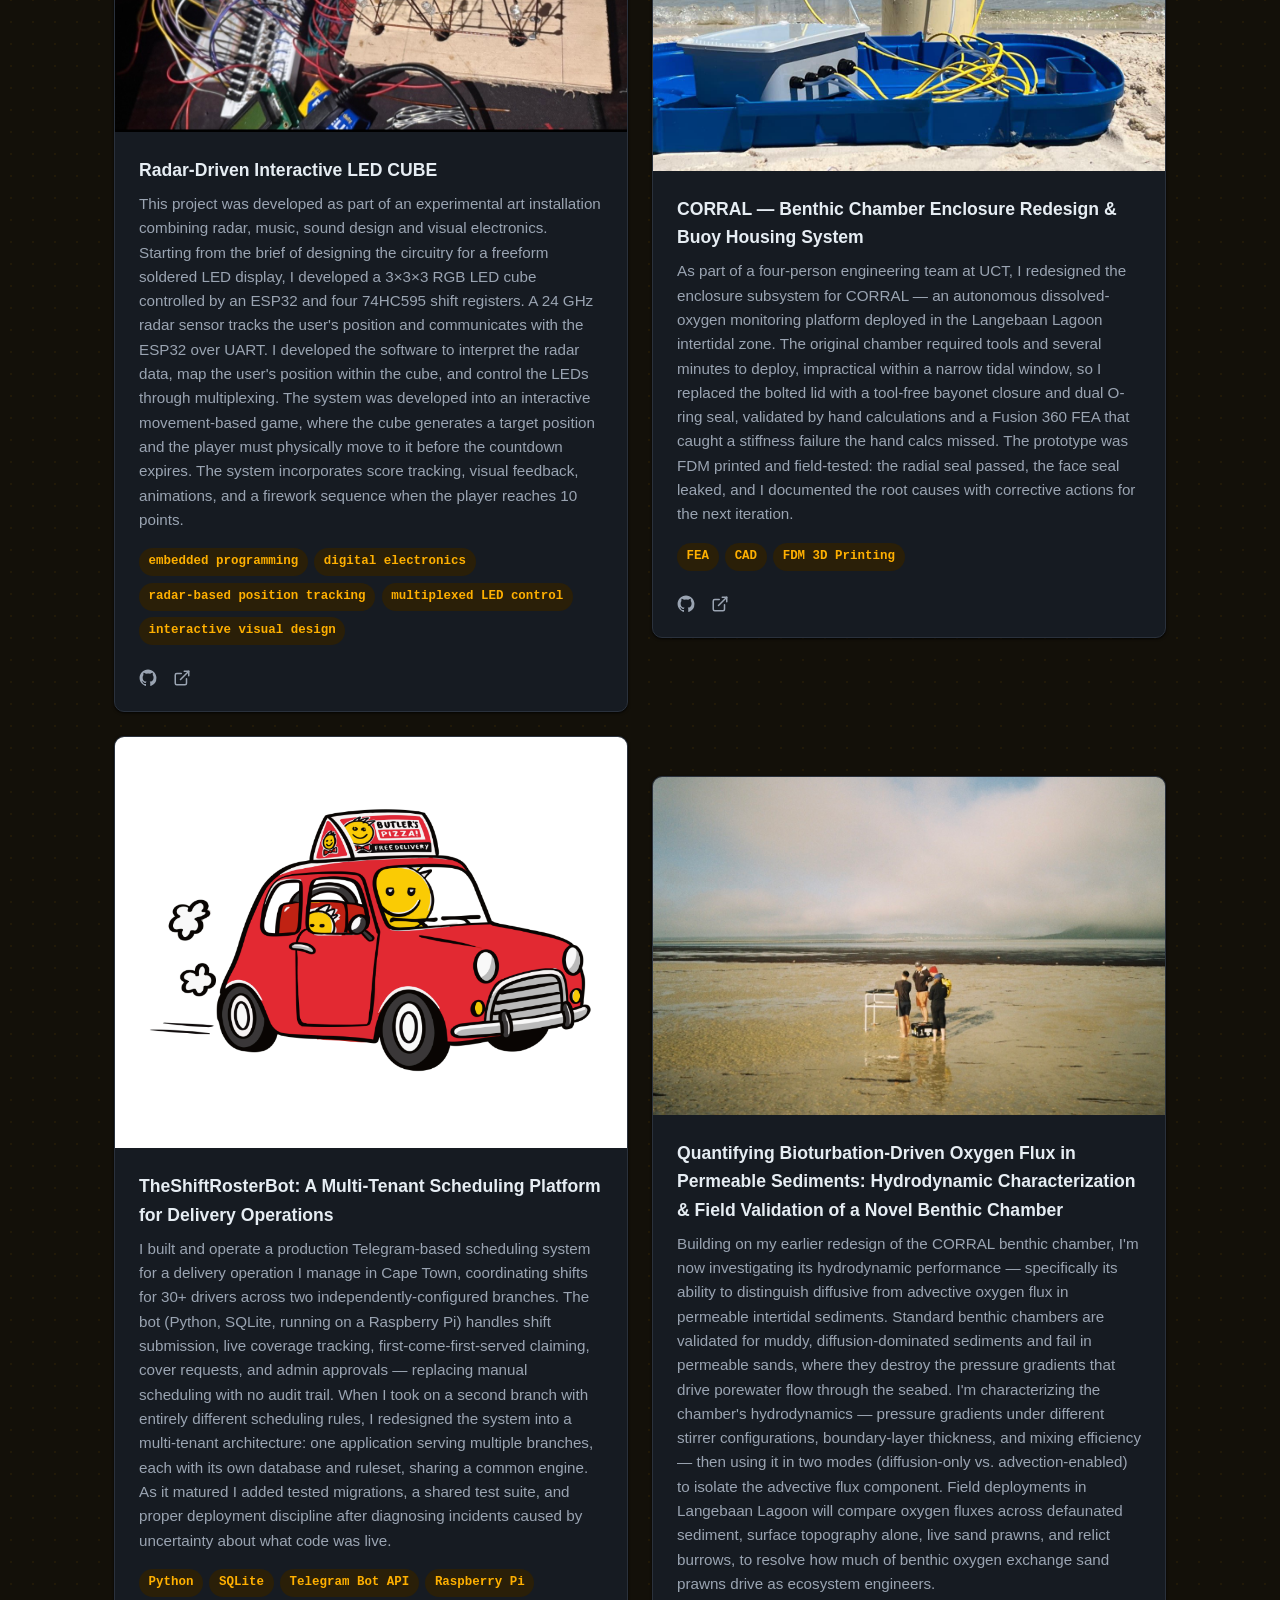
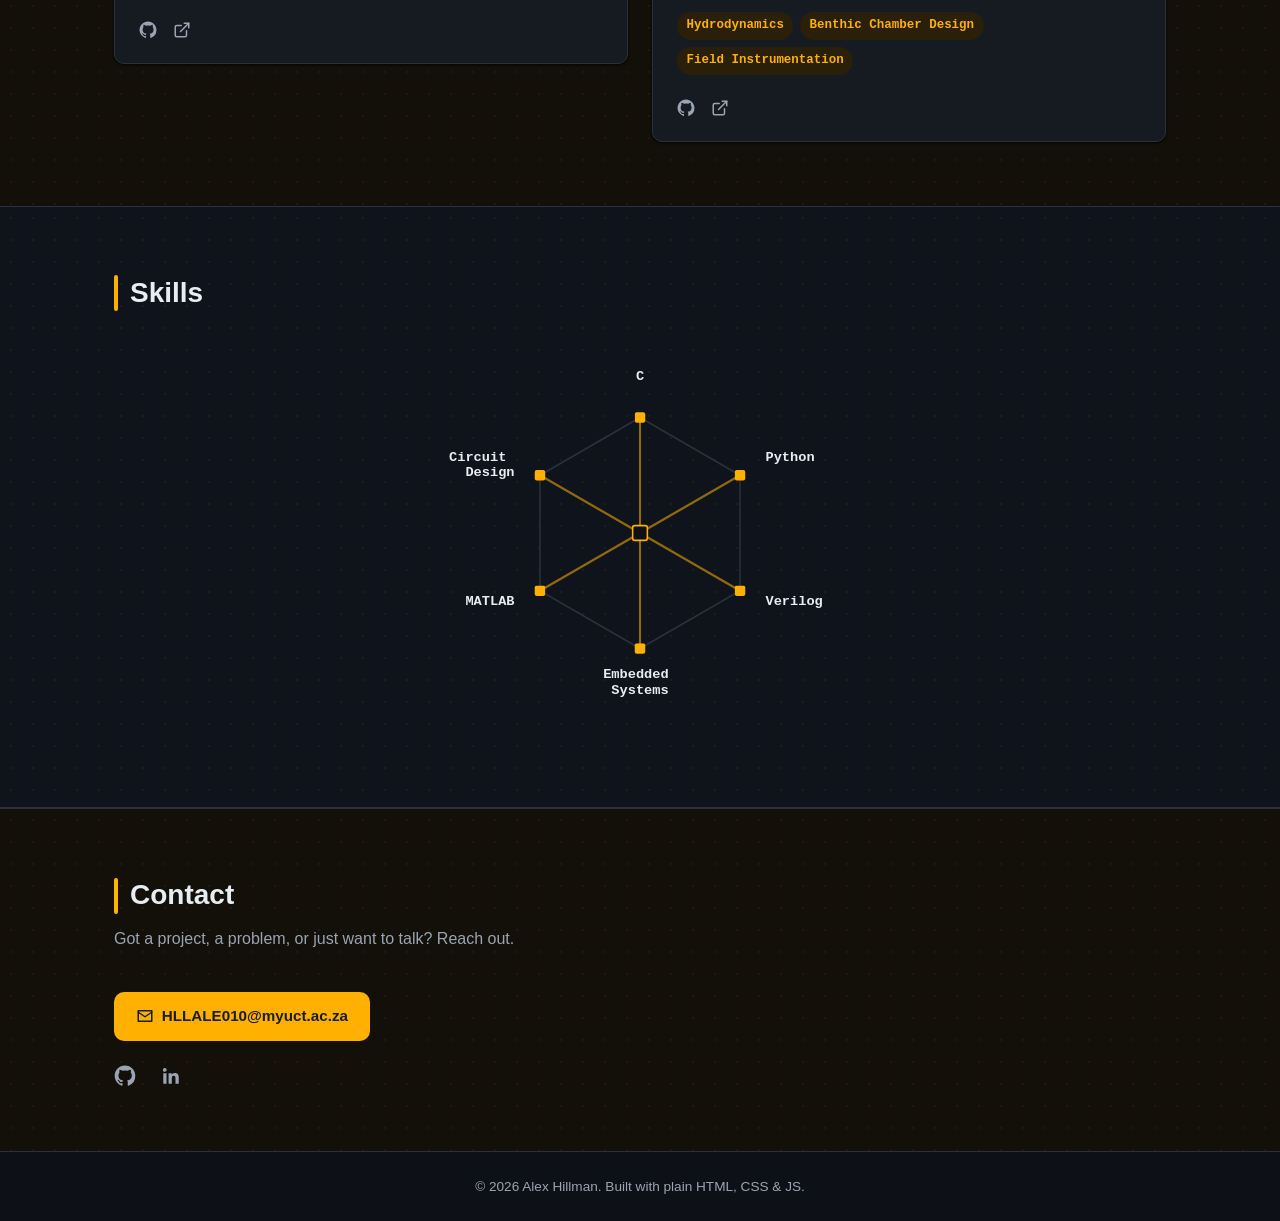
==== commit 9d7c04c1: "added some paragraphs" ====
--- a/index.html
+++ b/index.html
@@ -356,8 +356,7 @@
         <h2 class="section-title">Contact</h2>
         <p class="section-subtitle">Got a project, a problem, or just want to talk? Reach out.</p>
         <div class="contact-links">
-          <!-- PLACEHOLDER: update mailto address -->
-          <a href="mailto:your.email@example.com" class="btn btn-primary">
+          <a href="mailto:HLLALE010@myuct.ac.za" class="btn btn-primary">
             <svg viewBox="0 0 24 24" width="18" height="18" fill="none" stroke="currentColor" stroke-width="2" stroke-linecap="round" stroke-linejoin="round" aria-hidden="true"><path d="M4 4h16v16H4z" opacity="0"/><path d="M3 5h18v14H3z"/><path d="m3 7 9 6 9-6"/></svg>
             HLLALE010@myuct.ac.za
           </a>
--- a/style.css
+++ b/style.css
@@ -1259,52 +1259,6 @@
   inset: 0;
 }
 
-/* Stage 2: drifting contact blips. JS-appended (only when JS runs and
-   prefers-reduced-motion is off), sized to its own bitmap via canvas.width/
-   height in script.js — this just makes the element fill its container. */
-.gutter-radar-canvas {
-  position: absolute;
-  inset: 0;
-  display: block;
-  width: 100%;
-  height: 100%;
-  pointer-events: none;
-}
-
-/* Stage 3: "coordinate" label that appears briefly when the sweep passes a
-   contact. JS positions it with an inline left/top (or right/top); duration
-   here must match PING_LABEL_DURATION in script.js. Clipped by .gutter-radar's
-   overflow: hidden if it would otherwise sit outside the gutter, so it can
-   never visually spill onto real content. */
-.gutter-ping-label {
-  position: absolute;
-  font-family: var(--font-mono);
-  font-size: 0.65rem;
-  letter-spacing: 0.05em;
-  color: var(--color-accent-text);
-  white-space: nowrap;
-  pointer-events: none;
-  opacity: 0;
-  animation: gutter-ping-label-fade 1.8s ease-out forwards;
-}
-
-@keyframes gutter-ping-label-fade {
-  0% {
-    opacity: 0;
-    transform: translateY(2px);
-  }
-  15% {
-    opacity: 1;
-    transform: translateY(0);
-  }
-  75% {
-    opacity: 1;
-  }
-  100% {
-    opacity: 0;
-  }
-}
-
 /* range rings, centered just off the outer edge of the viewport so what's
    visible in the gutter reads as arcs curving in toward the content — like
    the edge of a much larger radar face that continues off-screen */
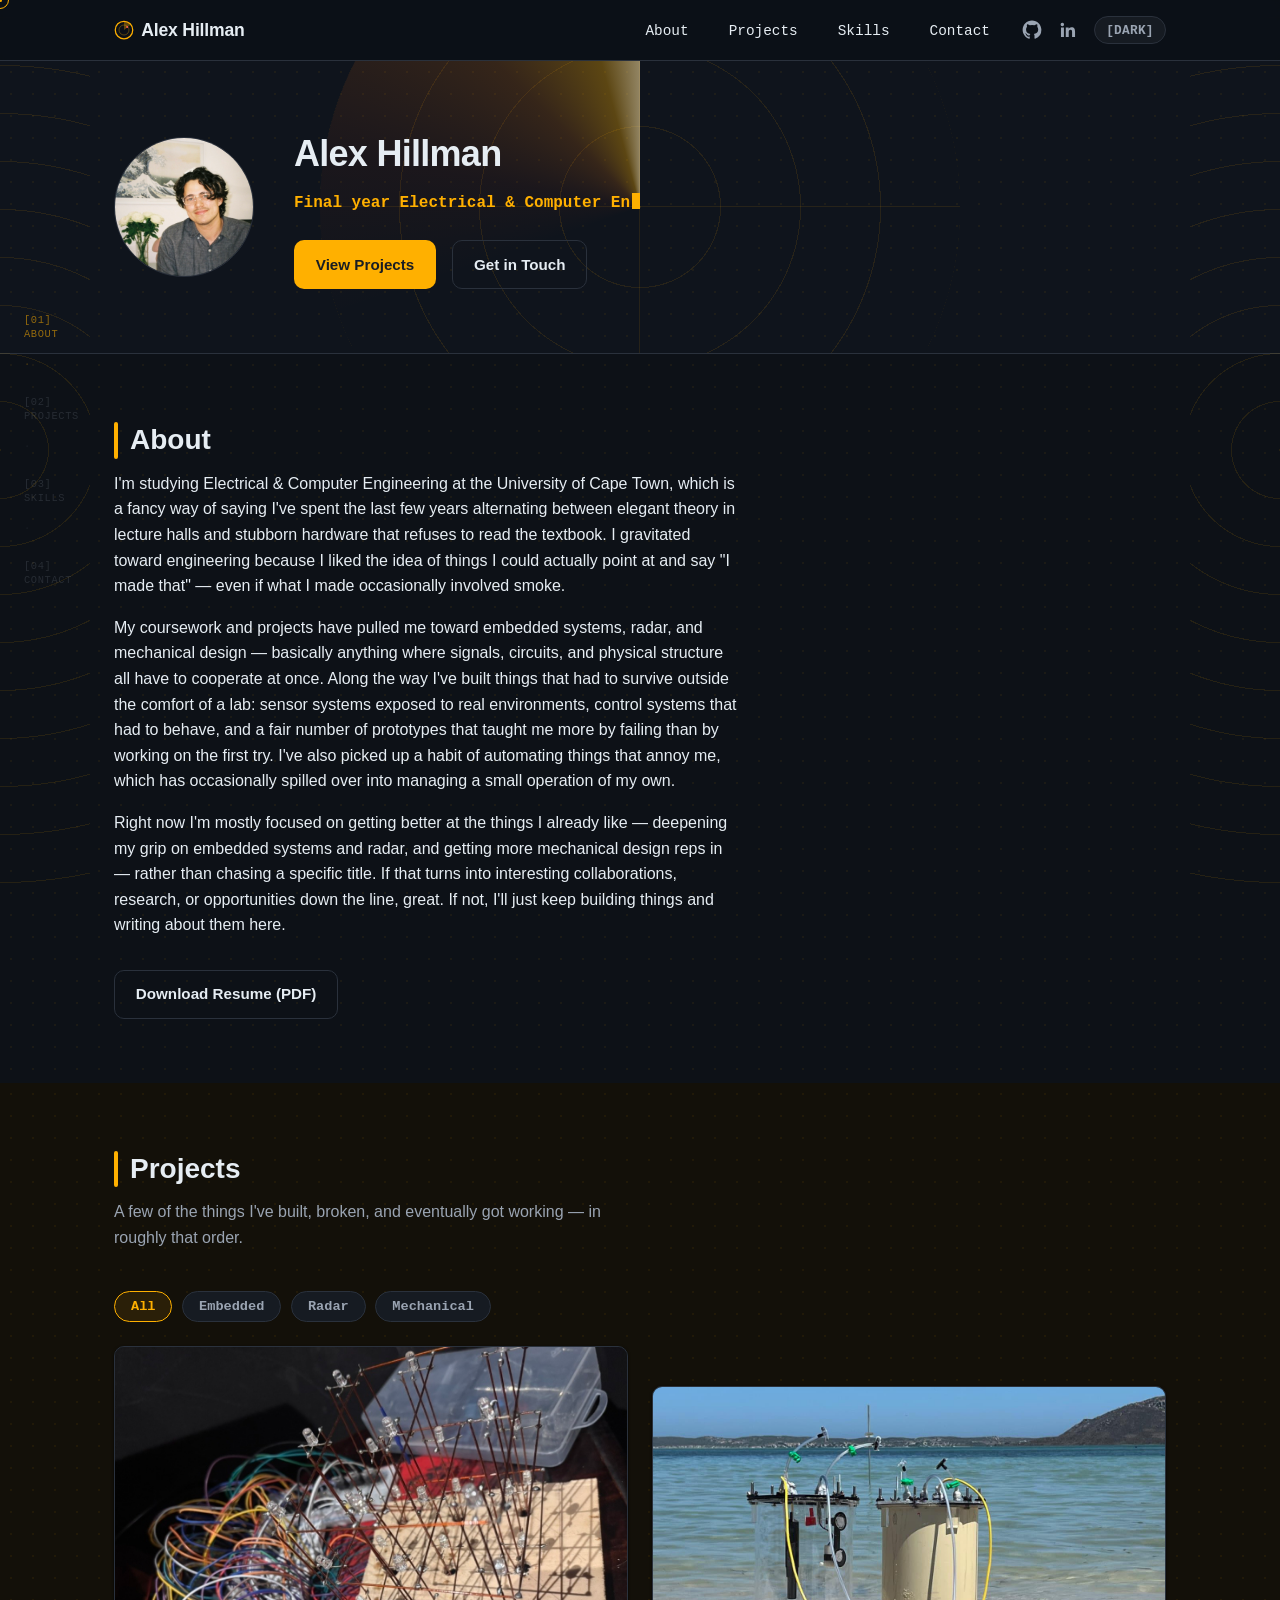
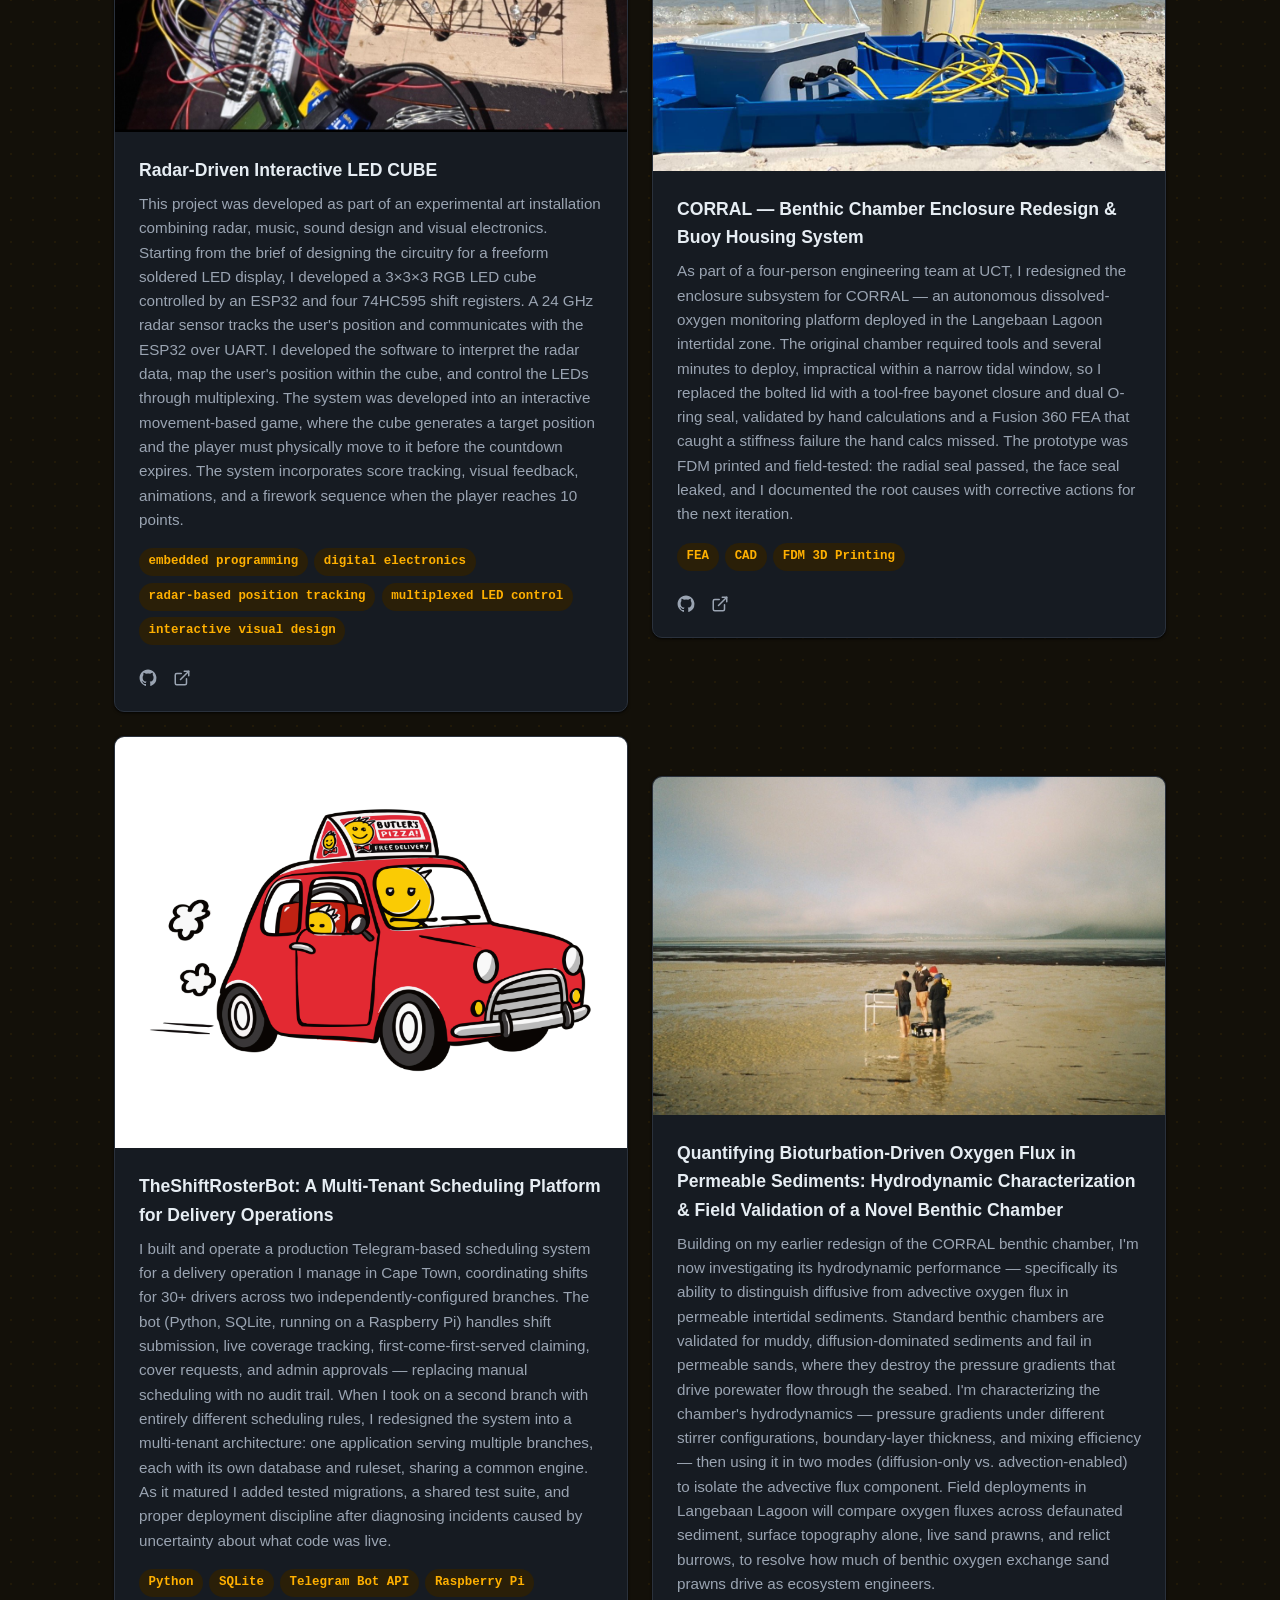
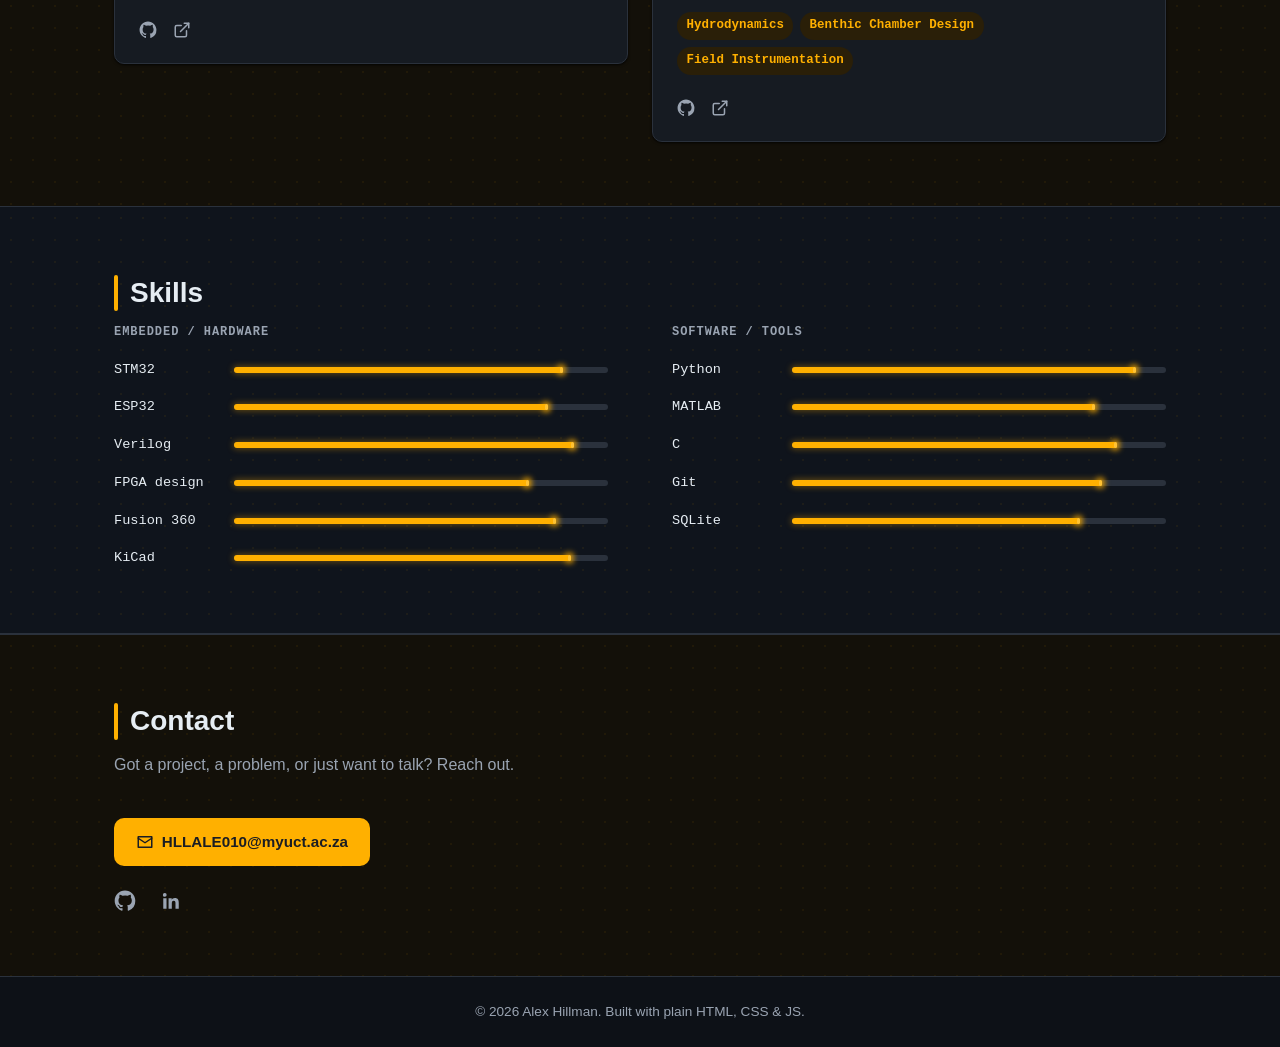
==== commit 361fcc70: "added some paragraphs" ====
--- a/index.html
+++ b/index.html
@@ -281,72 +281,72 @@
         <h2 class="section-title">Skills</h2>
 
         <!--
-          PLACEHOLDER: edit/reorder skills below. There are 6 fixed points around the
-          hexagon (one every 60°, starting at the top and going clockwise), wired up
-          as a little circuit board: a thin hexagon outline (the board edge), three
-          traces crossing through a central hub (the connections between related
-          skills), and small pulses that travel along those traces. Each skill needs
-          a <g class="skill-point"> with a pad (rect) + a label. For a label longer
-          than one short word, split it across two <tspan> lines like "Embedded
-          Systems" below so it doesn't run into its neighbor. If you change which
-          skills are diagonally opposite each other, update the three .pcb-trace
-          paths and .pcb-pulse offset-paths below to match. The plain <ul> further
-          down is a screen-reader-only fallback list — keep it in sync with the chart.
+          PLACEHOLDER: edit/reorder skills below, or move one between groups.
+          Each row is a <li class="skill-row"> with a name + a track/fill pair.
+          The fill's inline `width` is NOT a proficiency rating — there's no
+          quantified skill data behind it, it's purely a stylistic device, so
+          keep the values in a tight, near-consistent band (roughly 75-92%)
+          rather than spreading them out to imply some skills are "better"
+          than others. To add a skill, copy a whole <li> and edit the two text
+          spots: the name and the width percentage.
         -->
-        <svg class="skills-radar" viewBox="0 0 400 400" role="img" aria-label="Skills: C, Python, Verilog, Embedded Systems, MATLAB, Circuit Design">
-          <path class="pcb-outline" d="M200,90 L295.26,145 L295.26,255 L200,310 L104.74,255 L104.74,145 Z" />
-
-          <!-- traces connecting related skills, routed through the central hub -->
-          <path class="pcb-trace" d="M200,90 L200,310" />
-          <path class="pcb-trace" d="M295.26,145 L104.74,255" />
-          <path class="pcb-trace" d="M295.26,255 L104.74,145" />
-
-          <circle class="pcb-pulse" r="3.5" style="offset-path: path('M200,90 L200,310'); animation-delay: 0s;" />
-          <circle class="pcb-pulse" r="3.5" style="offset-path: path('M295.26,145 L104.74,255'); animation-delay: 1.1s; animation-duration: 3.9s;" />
-          <circle class="pcb-pulse" r="3.5" style="offset-path: path('M295.26,255 L104.74,145'); animation-delay: 2.2s; animation-duration: 3.1s;" />
-
-          <rect class="pcb-hub" x="193" y="193" width="14" height="14" rx="2" />
-
-          <g class="skill-point">
-            <rect class="skill-dot" x="195" y="85" width="10" height="10" rx="2" />
-            <text class="skill-label" x="200" y="54" text-anchor="middle">C</text>
-          </g>
-          <g class="skill-point">
-            <rect class="skill-dot" x="290.26" y="140" width="10" height="10" rx="2" />
-            <text class="skill-label" x="319.5" y="131" text-anchor="start">Python</text>
-          </g>
-          <g class="skill-point">
-            <rect class="skill-dot" x="290.26" y="250" width="10" height="10" rx="2" />
-            <text class="skill-label" x="319.5" y="269" text-anchor="start">Verilog</text>
-          </g>
-          <g class="skill-point">
-            <rect class="skill-dot" x="195" y="305" width="10" height="10" rx="2" />
-            <text class="skill-label" x="200" y="338" text-anchor="middle">
-              <tspan x="200" dy="0">Embedded</tspan>
-              <tspan x="200" dy="15">Systems</tspan>
-            </text>
-          </g>
-          <g class="skill-point">
-            <rect class="skill-dot" x="99.74" y="250" width="10" height="10" rx="2" />
-            <text class="skill-label" x="80.5" y="269" text-anchor="end">MATLAB</text>
-          </g>
-          <g class="skill-point">
-            <rect class="skill-dot" x="99.74" y="140" width="10" height="10" rx="2" />
-            <text class="skill-label" x="80.5" y="131" text-anchor="end">
-              <tspan x="80.5" dy="0">Circuit</tspan>
-              <tspan x="80.5" dy="15">Design</tspan>
-            </text>
-          </g>
-        </svg>
-
-        <ul class="visually-hidden">
-          <li>C</li>
-          <li>Python</li>
-          <li>Verilog</li>
-          <li>Embedded Systems</li>
-          <li>MATLAB</li>
-          <li>Circuit Design</li>
-        </ul>
+        <div class="skill-groups">
+          <div class="skill-group">
+            <h3 class="skill-group-title">Embedded / Hardware</h3>
+            <ul class="skill-bars">
+              <li class="skill-row">
+                <span class="skill-name">STM32</span>
+                <span class="skill-track" aria-hidden="true"><span class="skill-fill" style="width: 88%;"></span></span>
+              </li>
+              <li class="skill-row">
+                <span class="skill-name">ESP32</span>
+                <span class="skill-track" aria-hidden="true"><span class="skill-fill" style="width: 84%;"></span></span>
+              </li>
+              <li class="skill-row">
+                <span class="skill-name">Verilog</span>
+                <span class="skill-track" aria-hidden="true"><span class="skill-fill" style="width: 91%;"></span></span>
+              </li>
+              <li class="skill-row">
+                <span class="skill-name">FPGA design</span>
+                <span class="skill-track" aria-hidden="true"><span class="skill-fill" style="width: 79%;"></span></span>
+              </li>
+              <li class="skill-row">
+                <span class="skill-name">Fusion 360</span>
+                <span class="skill-track" aria-hidden="true"><span class="skill-fill" style="width: 86%;"></span></span>
+              </li>
+              <li class="skill-row">
+                <span class="skill-name">KiCad</span>
+                <span class="skill-track" aria-hidden="true"><span class="skill-fill" style="width: 90%;"></span></span>
+              </li>
+            </ul>
+          </div>
+
+          <div class="skill-group">
+            <h3 class="skill-group-title">Software / Tools</h3>
+            <ul class="skill-bars">
+              <li class="skill-row">
+                <span class="skill-name">Python</span>
+                <span class="skill-track" aria-hidden="true"><span class="skill-fill" style="width: 92%;"></span></span>
+              </li>
+              <li class="skill-row">
+                <span class="skill-name">MATLAB</span>
+                <span class="skill-track" aria-hidden="true"><span class="skill-fill" style="width: 81%;"></span></span>
+              </li>
+              <li class="skill-row">
+                <span class="skill-name">C</span>
+                <span class="skill-track" aria-hidden="true"><span class="skill-fill" style="width: 87%;"></span></span>
+              </li>
+              <li class="skill-row">
+                <span class="skill-name">Git</span>
+                <span class="skill-track" aria-hidden="true"><span class="skill-fill" style="width: 83%;"></span></span>
+              </li>
+              <li class="skill-row">
+                <span class="skill-name">SQLite</span>
+                <span class="skill-track" aria-hidden="true"><span class="skill-fill" style="width: 77%;"></span></span>
+              </li>
+            </ul>
+          </div>
+        </div>
       </div>
     </section>
 
--- a/style.css
+++ b/style.css
@@ -818,99 +818,126 @@
 /* =====================================================================
    8. SKILLS
    ===================================================================== */
-.skills-radar {
+/* Signal/equalizer-style bars — deliberately no rotation/sweep motifs here,
+   so this section reads as a calmer "instrument panel" distinct from the
+   hero and gutter radar elements. Fill widths are purely a stylistic device
+   (see the PLACEHOLDER comment in index.html) — not a proficiency claim. */
+.skill-groups {
+  display: grid;
+  grid-template-columns: 1fr;
+  gap: var(--space-4);
+}
+
+@media (min-width: 640px) {
+  .skill-groups {
+    grid-template-columns: 1fr 1fr;
+    gap: var(--space-5);
+  }
+}
+
+.skill-group-title {
+  font-family: var(--font-mono);
+  font-size: 0.75rem;
+  font-weight: 600;
+  letter-spacing: 0.08em;
+  text-transform: uppercase;
+  color: var(--color-text-muted);
+  margin-bottom: var(--space-2);
+}
+
+.skill-bars {
+  display: flex;
+  flex-direction: column;
+  gap: var(--space-2);
+}
+
+.skill-row {
+  display: flex;
+  align-items: center;
+  gap: var(--space-2);
+}
+
+.skill-name {
+  flex: 0 0 auto;
+  min-width: 6.5rem;
+  font-family: var(--font-mono);
+  font-size: 0.85rem;
+  color: var(--color-text);
+}
+
+.skill-track {
+  position: relative;
+  flex: 1 1 auto;
+  min-width: 48px;
+  height: 6px;
+  border-radius: 999px;
+  background: var(--color-border);
+}
+
+.skill-fill {
+  position: relative;
   display: block;
-  width: 100%;
-  max-width: 420px;
-  margin: 0 auto;
-}
-
-.pcb-outline {
-  fill: none;
-  stroke: var(--color-border);
-  stroke-width: 1.5;
-}
-
-.pcb-trace {
-  fill: none;
-  stroke: var(--color-accent);
-  stroke-width: 2;
-  opacity: 0.55;
-}
-
-.pcb-hub {
-  fill: var(--color-bg);
-  stroke: var(--color-accent);
-  stroke-width: 1.5;
-}
-
-.pcb-pulse {
-  fill: var(--color-accent);
-  offset-distance: 0%;
-  animation: pcb-pulse-travel 3.4s linear infinite;
-}
-
-@keyframes pcb-pulse-travel {
-  0% {
-    offset-distance: 0%;
-    opacity: 0;
-  }
-  8% {
+  height: 100%;
+  border-radius: inherit;
+  background: var(--color-accent);
+  box-shadow: 0 0 6px 1px var(--color-card-glow);
+  transform-origin: left;
+  /* subtle ambient shimmer, always on, suggesting a live reading rather than
+     a static chart — separate from (and independent of) the scroll-triggered
+     grow-in below, since they animate different properties */
+  animation: skill-fill-shimmer 3.6s ease-in-out infinite;
+}
+
+/* small bright tip at the fill's leading edge, like a signal meter's peak */
+.skill-fill::after {
+  content: "";
+  position: absolute;
+  top: 0;
+  right: 0;
+  bottom: 0;
+  width: 3px;
+  border-radius: inherit;
+  background: var(--color-accent-hover);
+  box-shadow: 0 0 6px 2px var(--color-accent);
+}
+
+@keyframes skill-fill-shimmer {
+  0%,
+  100% {
+    opacity: 0.85;
+  }
+  50% {
     opacity: 1;
   }
-  92% {
-    opacity: 1;
-  }
-  100% {
-    offset-distance: 100%;
-    opacity: 0;
-  }
 }
 
 @media (prefers-reduced-motion: reduce) {
-  .pcb-pulse {
+  .skill-fill {
     animation: none;
-    opacity: 0;
-  }
-}
-
-.skill-point {
-  cursor: default;
-}
-
-.skill-dot {
-  fill: var(--color-accent);
-  transform-box: fill-box;
-  transform-origin: center;
-  transition: fill 0.15s ease, transform 0.15s ease;
-}
-
-.skill-label {
-  fill: var(--color-text);
-  font-family: var(--font-mono);
-  font-size: 13px;
-  font-weight: 600;
-}
-
-.skill-point:hover .skill-dot {
-  transform: scale(1.5);
-  fill: var(--color-blip);
-}
-
-.skill-point:hover .skill-label {
-  fill: var(--color-accent-text);
-}
-
-.visually-hidden {
-  position: absolute;
-  width: 1px;
-  height: 1px;
-  padding: 0;
-  margin: -1px;
-  overflow: hidden;
-  clip: rect(0, 0, 0, 0);
-  white-space: nowrap;
-  border: 0;
+  }
+}
+
+/* Pre-reveal state, only ever applied by JS (initScrollReveal) — if JS never
+   runs, .reveal is never added and the fill just renders at its natural
+   width immediately, satisfying "no animation, already filled" for free. */
+.skill-fill.reveal {
+  opacity: 1;
+  transform: scaleX(0);
+}
+
+.skill-fill.reveal.is-visible {
+  animation: skill-fill-shimmer 3.6s ease-in-out infinite,
+    skill-fill-grow 0.9s ease-out forwards;
+  animation-delay: 0s, var(--reveal-delay, 0s);
+}
+
+@keyframes skill-fill-grow {
+  from {
+    transform: scaleX(0);
+  }
+  to {
+    transform: scaleX(1);
+  }
 }
 
 /* =====================================================================
@@ -1147,10 +1174,6 @@
 .reveal.is-visible {
   animation: reveal-in 0.6s ease forwards;
   animation-delay: var(--reveal-delay, 0s);
-}
-
-.skill-point.reveal {
-  transform-box: view-box;
 }
 
 @keyframes reveal-in {
@@ -1259,6 +1282,53 @@
   inset: 0;
 }
 
+/* Drifting contact blips. JS-appended (only when JS runs and
+   prefers-reduced-motion is off), sized to its own bitmap via canvas.width/
+   height in script.js — this just makes the element fill its container.
+   Deliberately no sweep/beam layer here — pings are on a per-blip timer. */
+.gutter-radar-canvas {
+  position: absolute;
+  inset: 0;
+  display: block;
+  width: 100%;
+  height: 100%;
+  pointer-events: none;
+}
+
+/* "coordinate" label that appears briefly when a contact pings. JS positions
+   it with an inline left/top (or right/top); duration here must match
+   PING_LABEL_DURATION in script.js. Clipped by .gutter-radar's
+   overflow: hidden if it would otherwise sit outside the gutter, so it can
+   never visually spill onto real content. */
+.gutter-ping-label {
+  position: absolute;
+  font-family: var(--font-mono);
+  font-size: 0.65rem;
+  letter-spacing: 0.05em;
+  color: var(--color-accent-text);
+  white-space: nowrap;
+  pointer-events: none;
+  opacity: 0;
+  animation: gutter-ping-label-fade 1.8s ease-out forwards;
+}
+
+@keyframes gutter-ping-label-fade {
+  0% {
+    opacity: 0;
+    transform: translateY(2px);
+  }
+  15% {
+    opacity: 1;
+    transform: translateY(0);
+  }
+  75% {
+    opacity: 1;
+  }
+  100% {
+    opacity: 0;
+  }
+}
+
 /* range rings, centered just off the outer edge of the viewport so what's
    visible in the gutter reads as arcs curving in toward the content — like
    the edge of a much larger radar face that continues off-screen */
